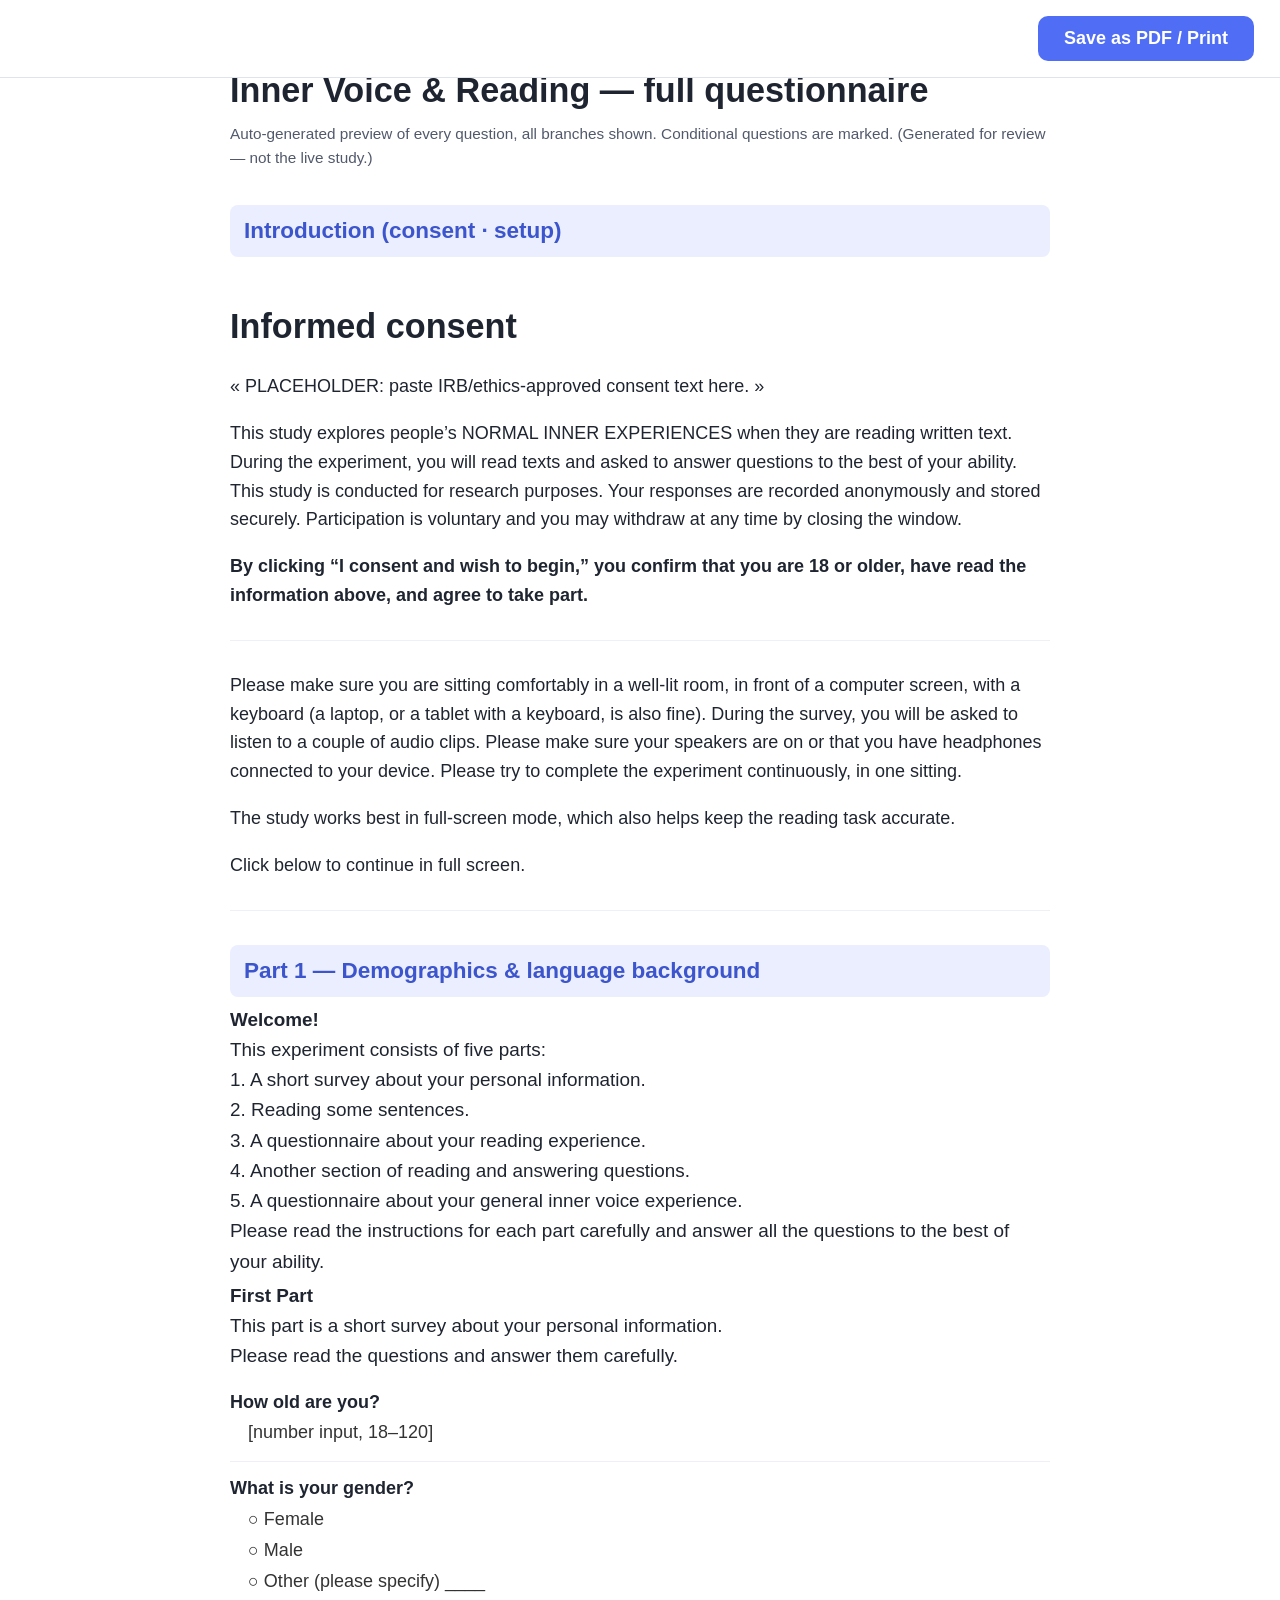
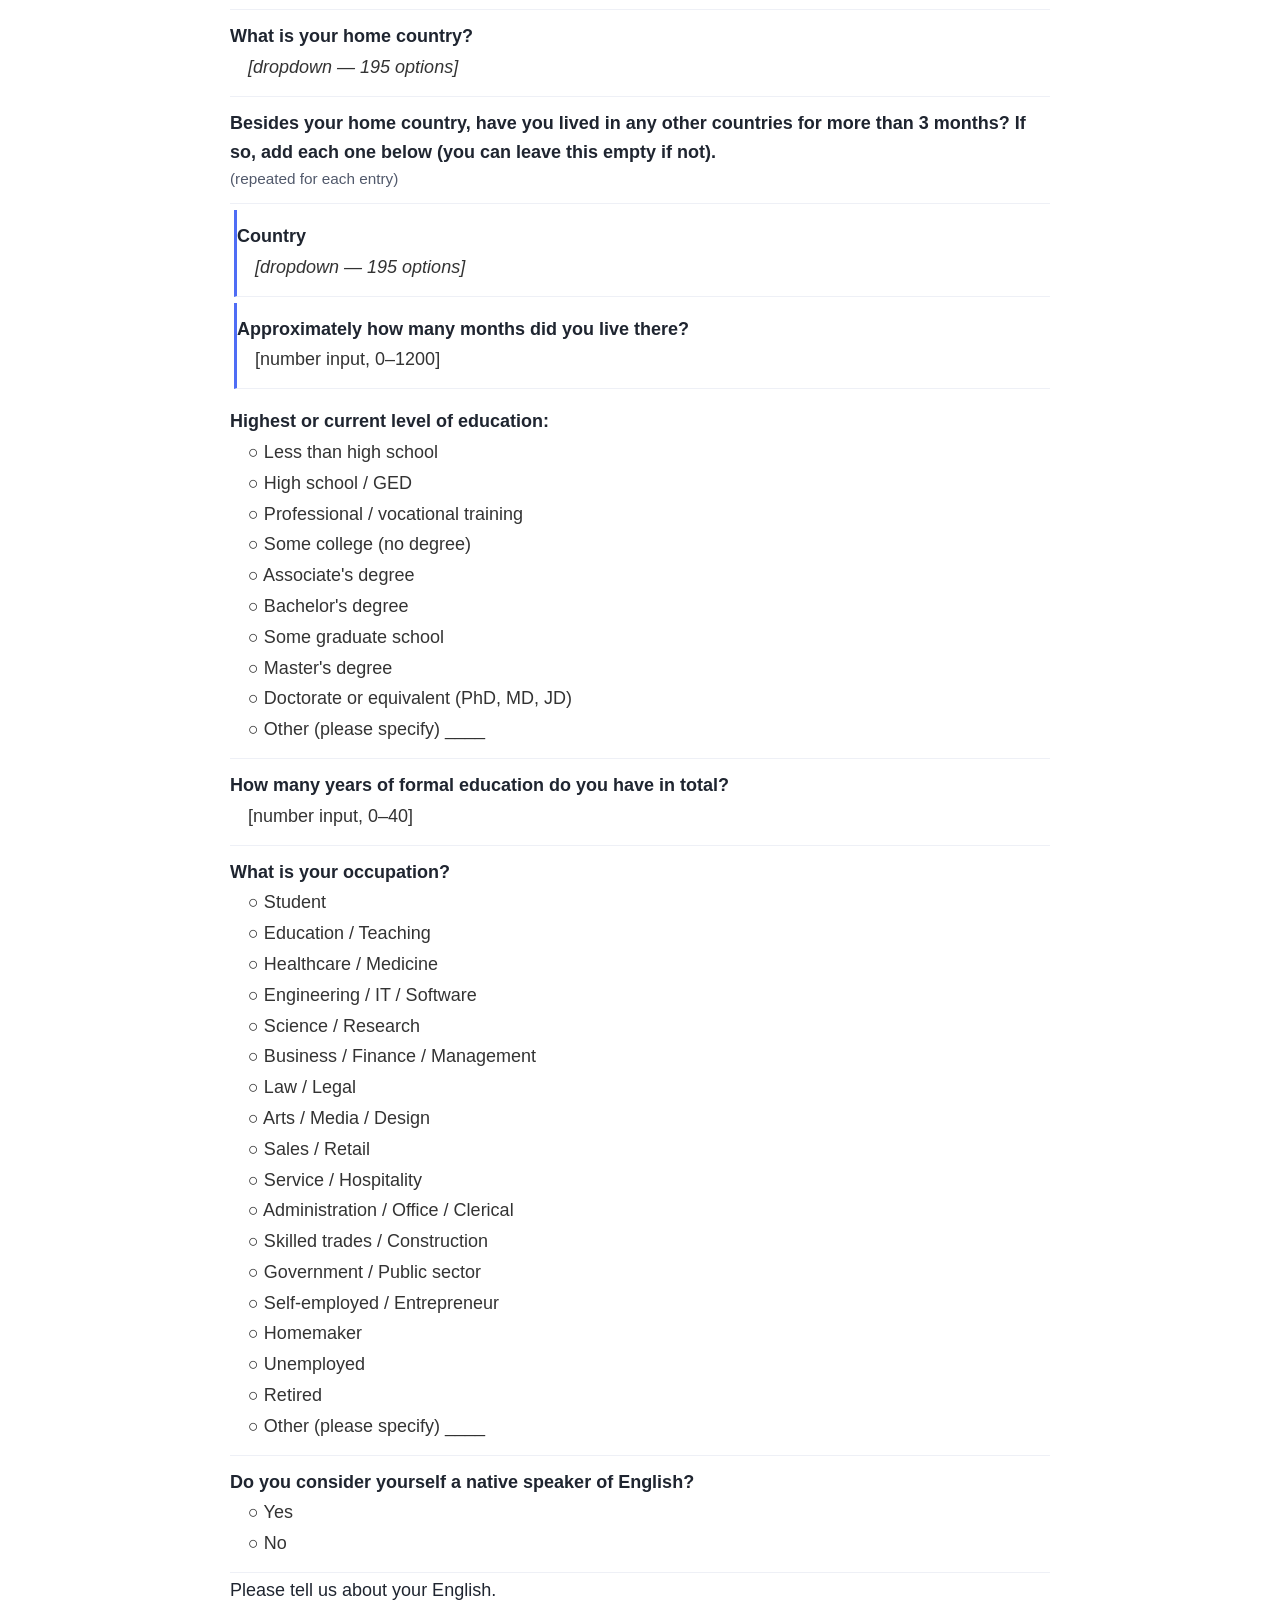
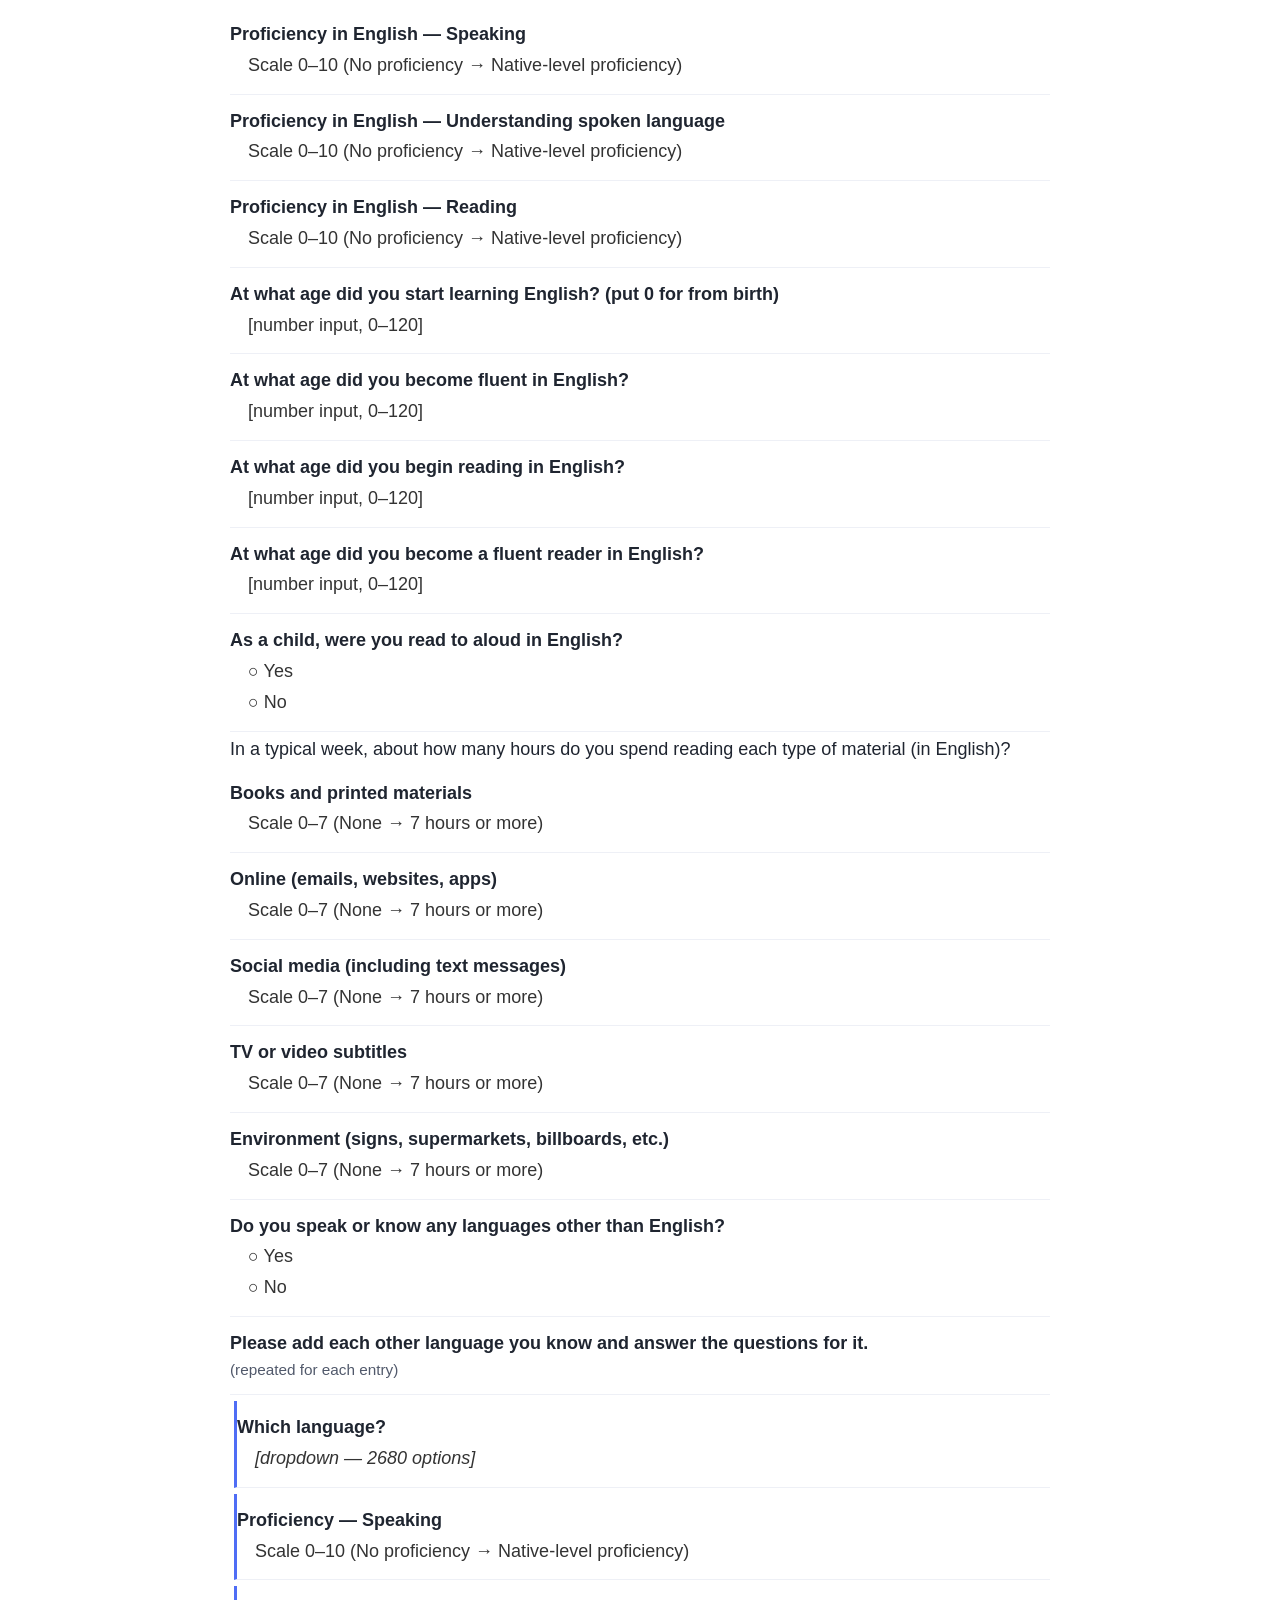
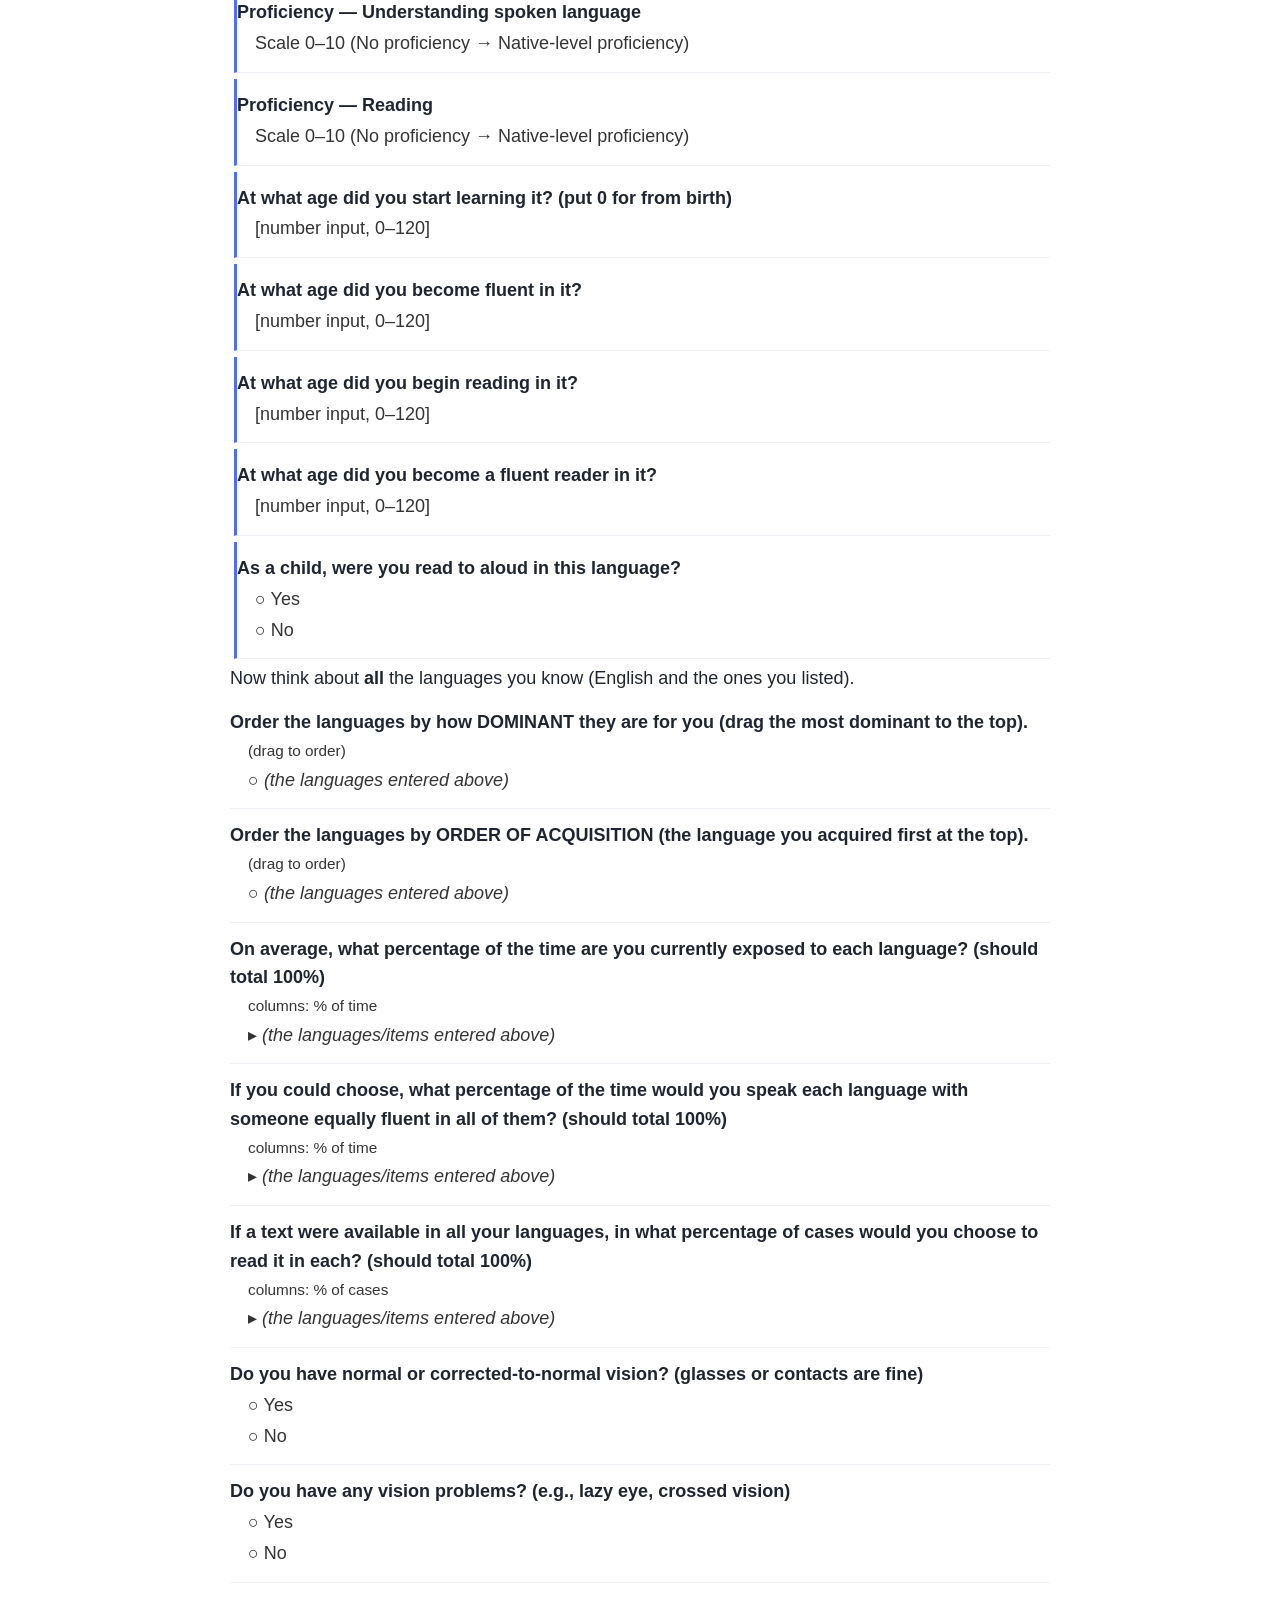
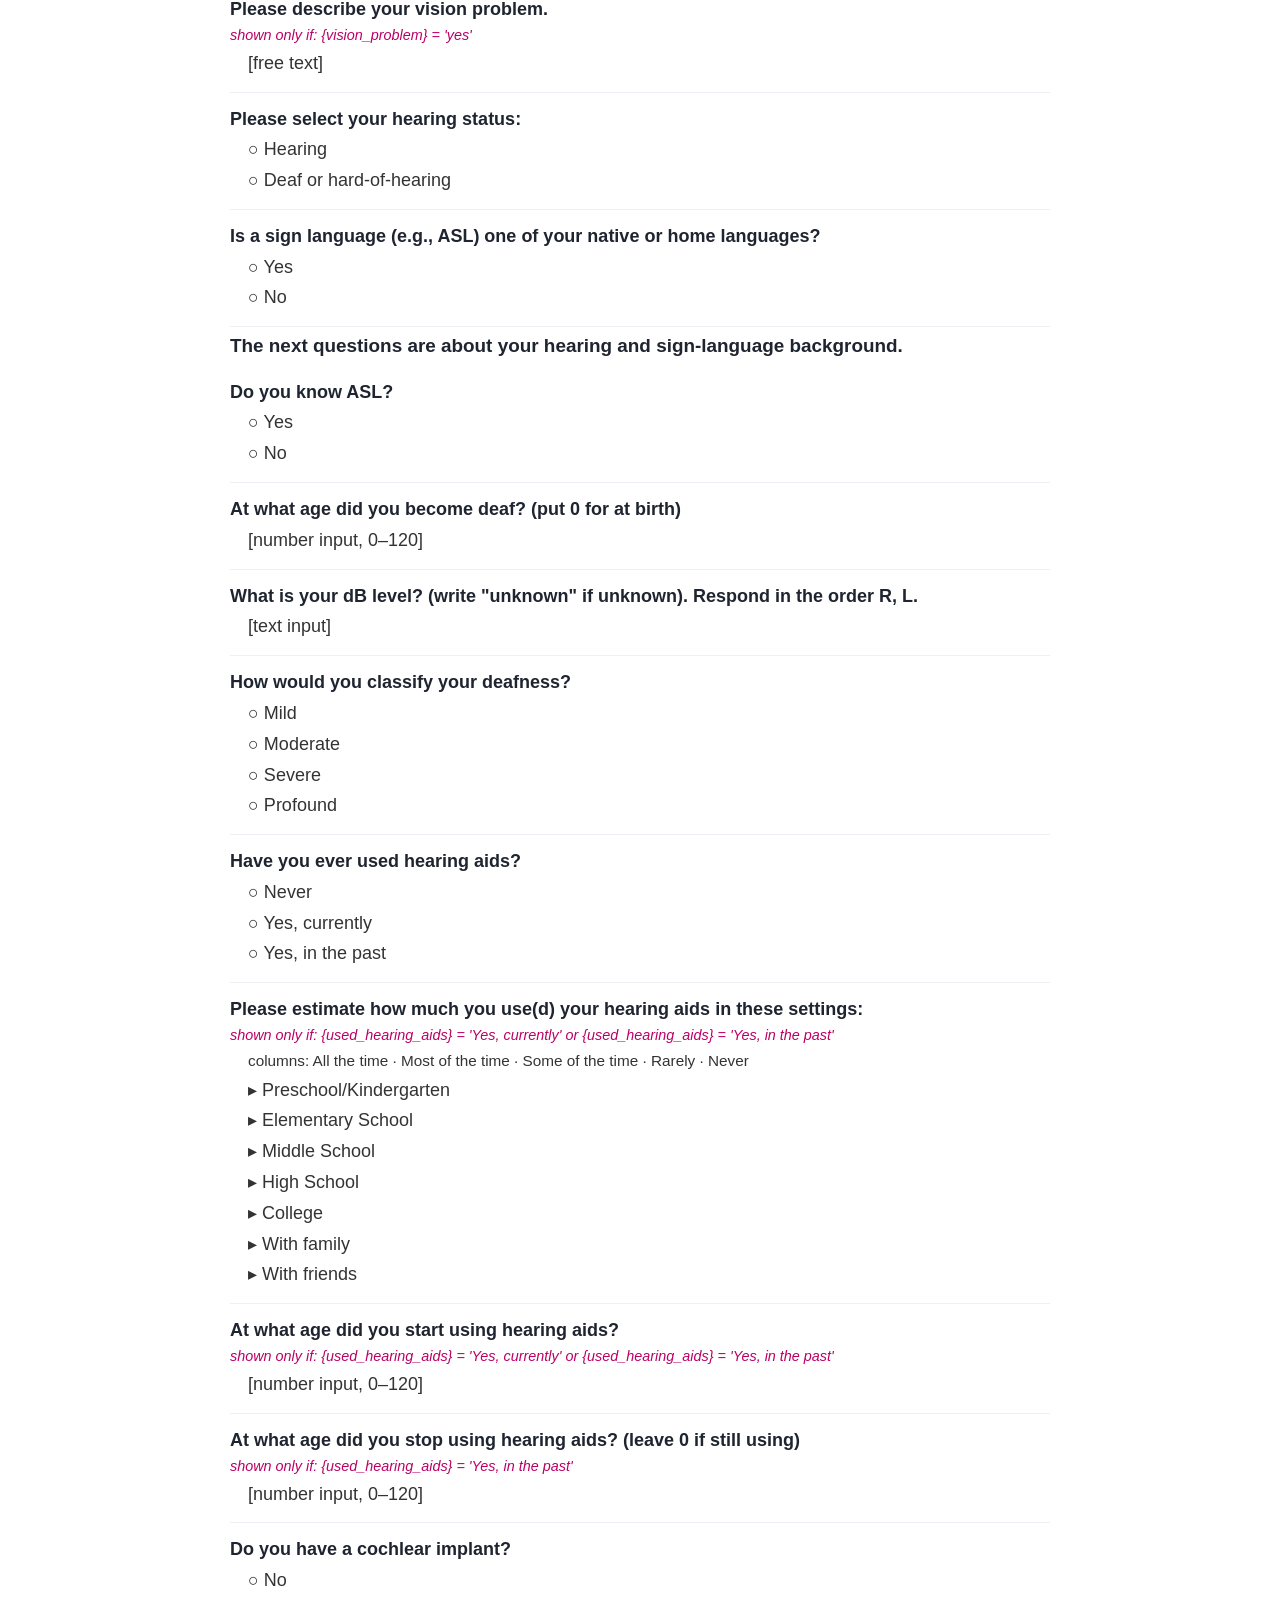
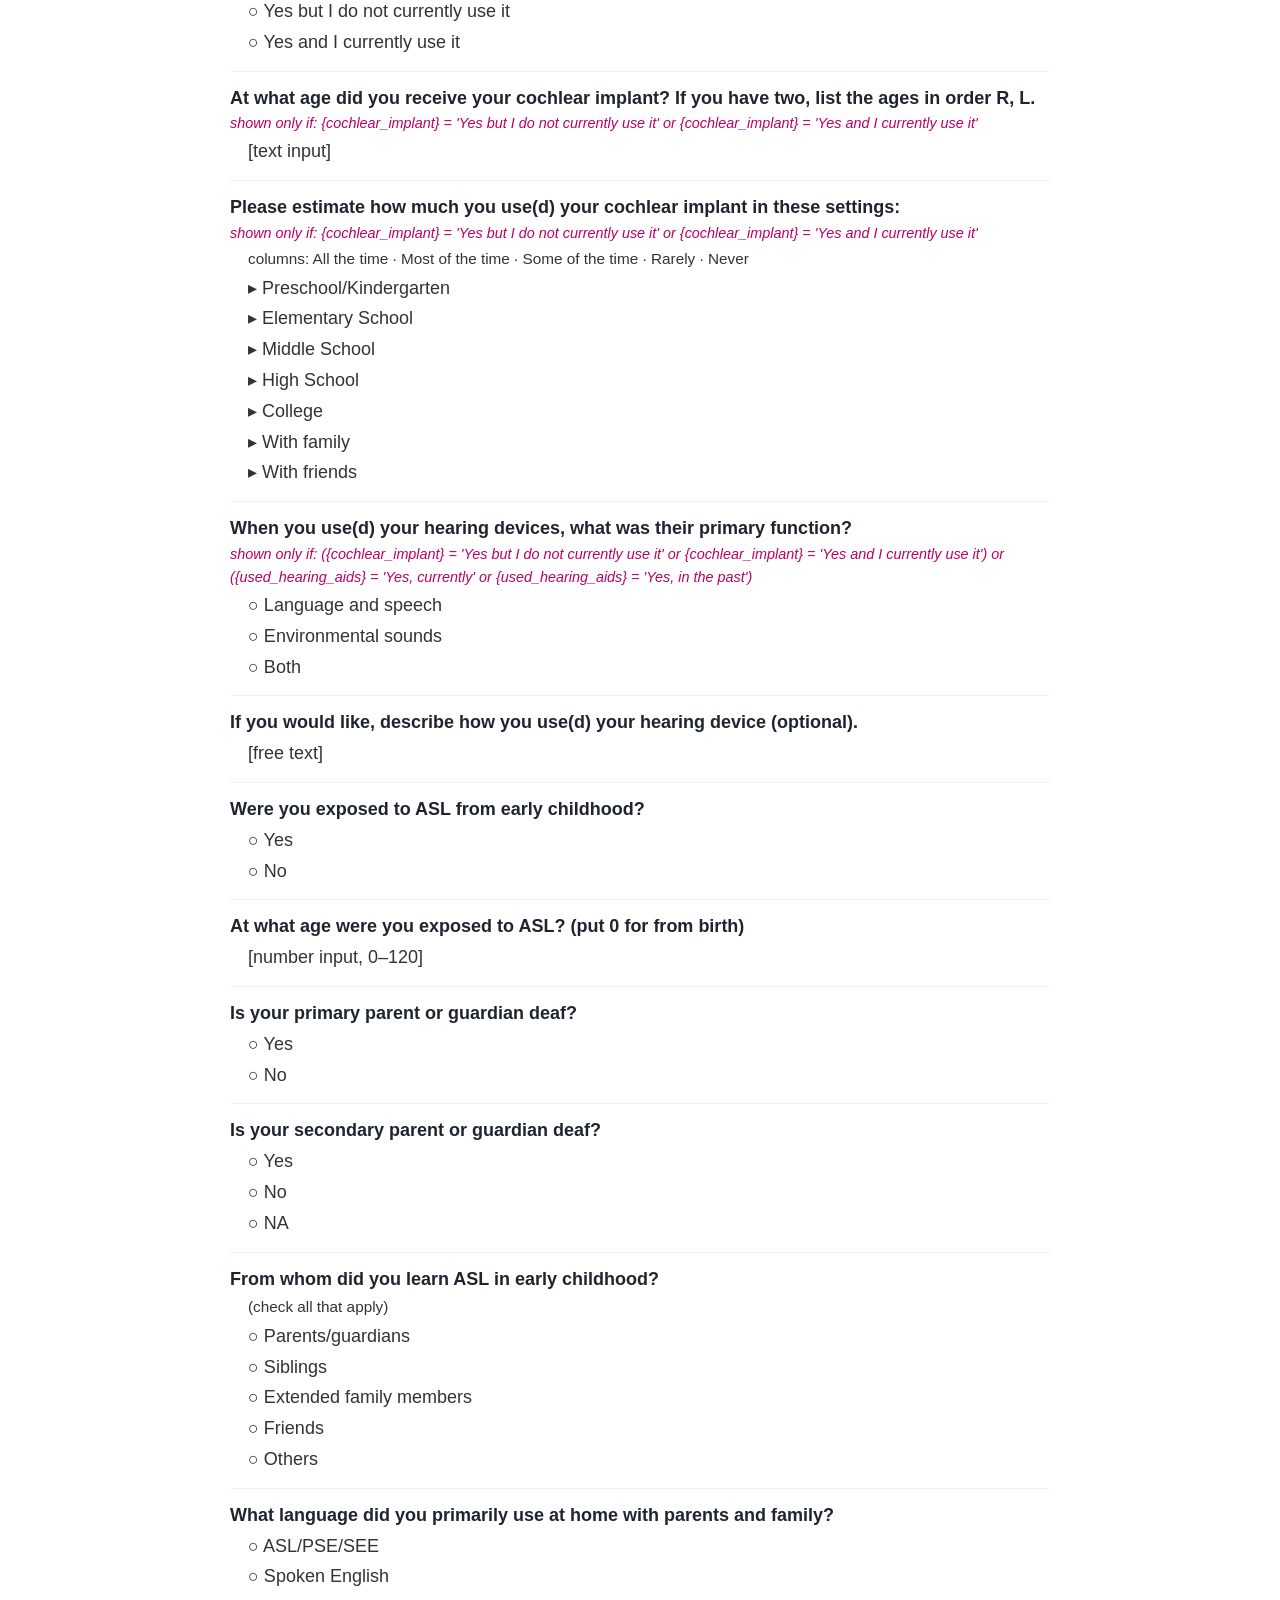
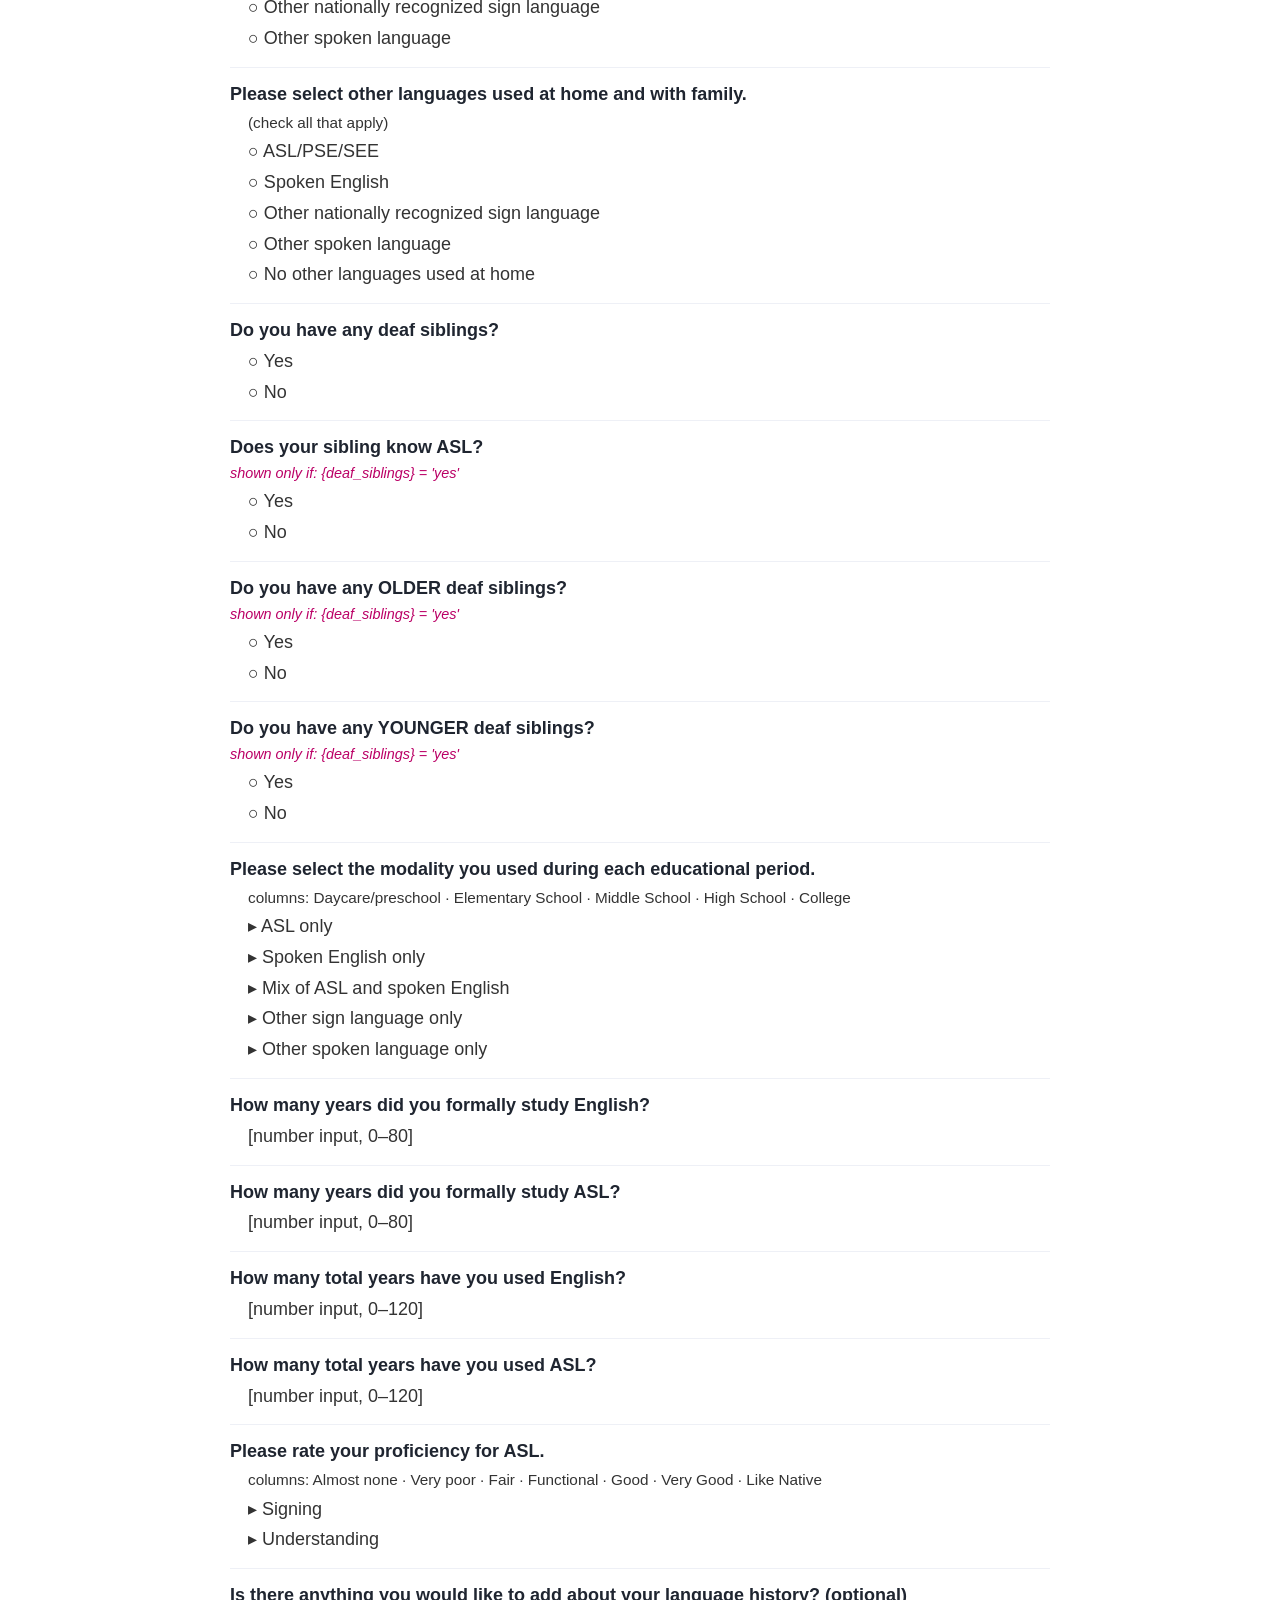
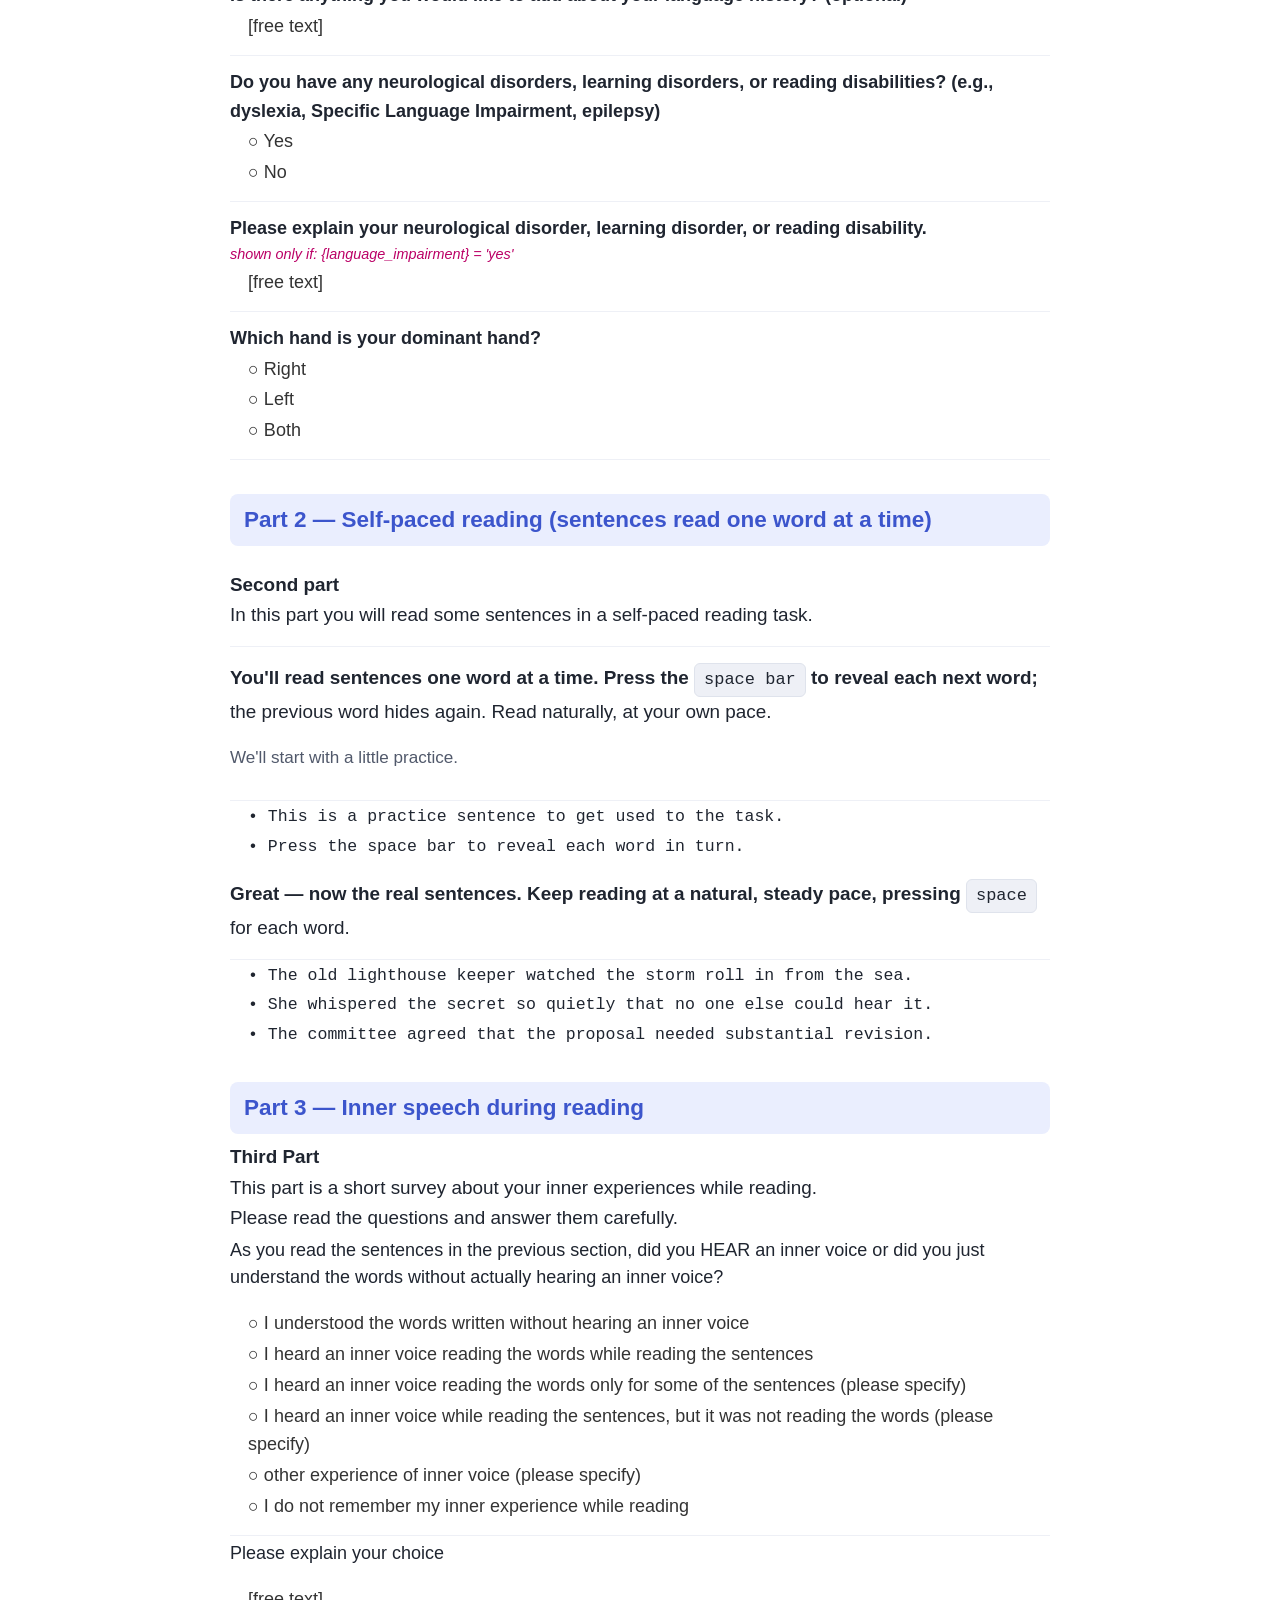
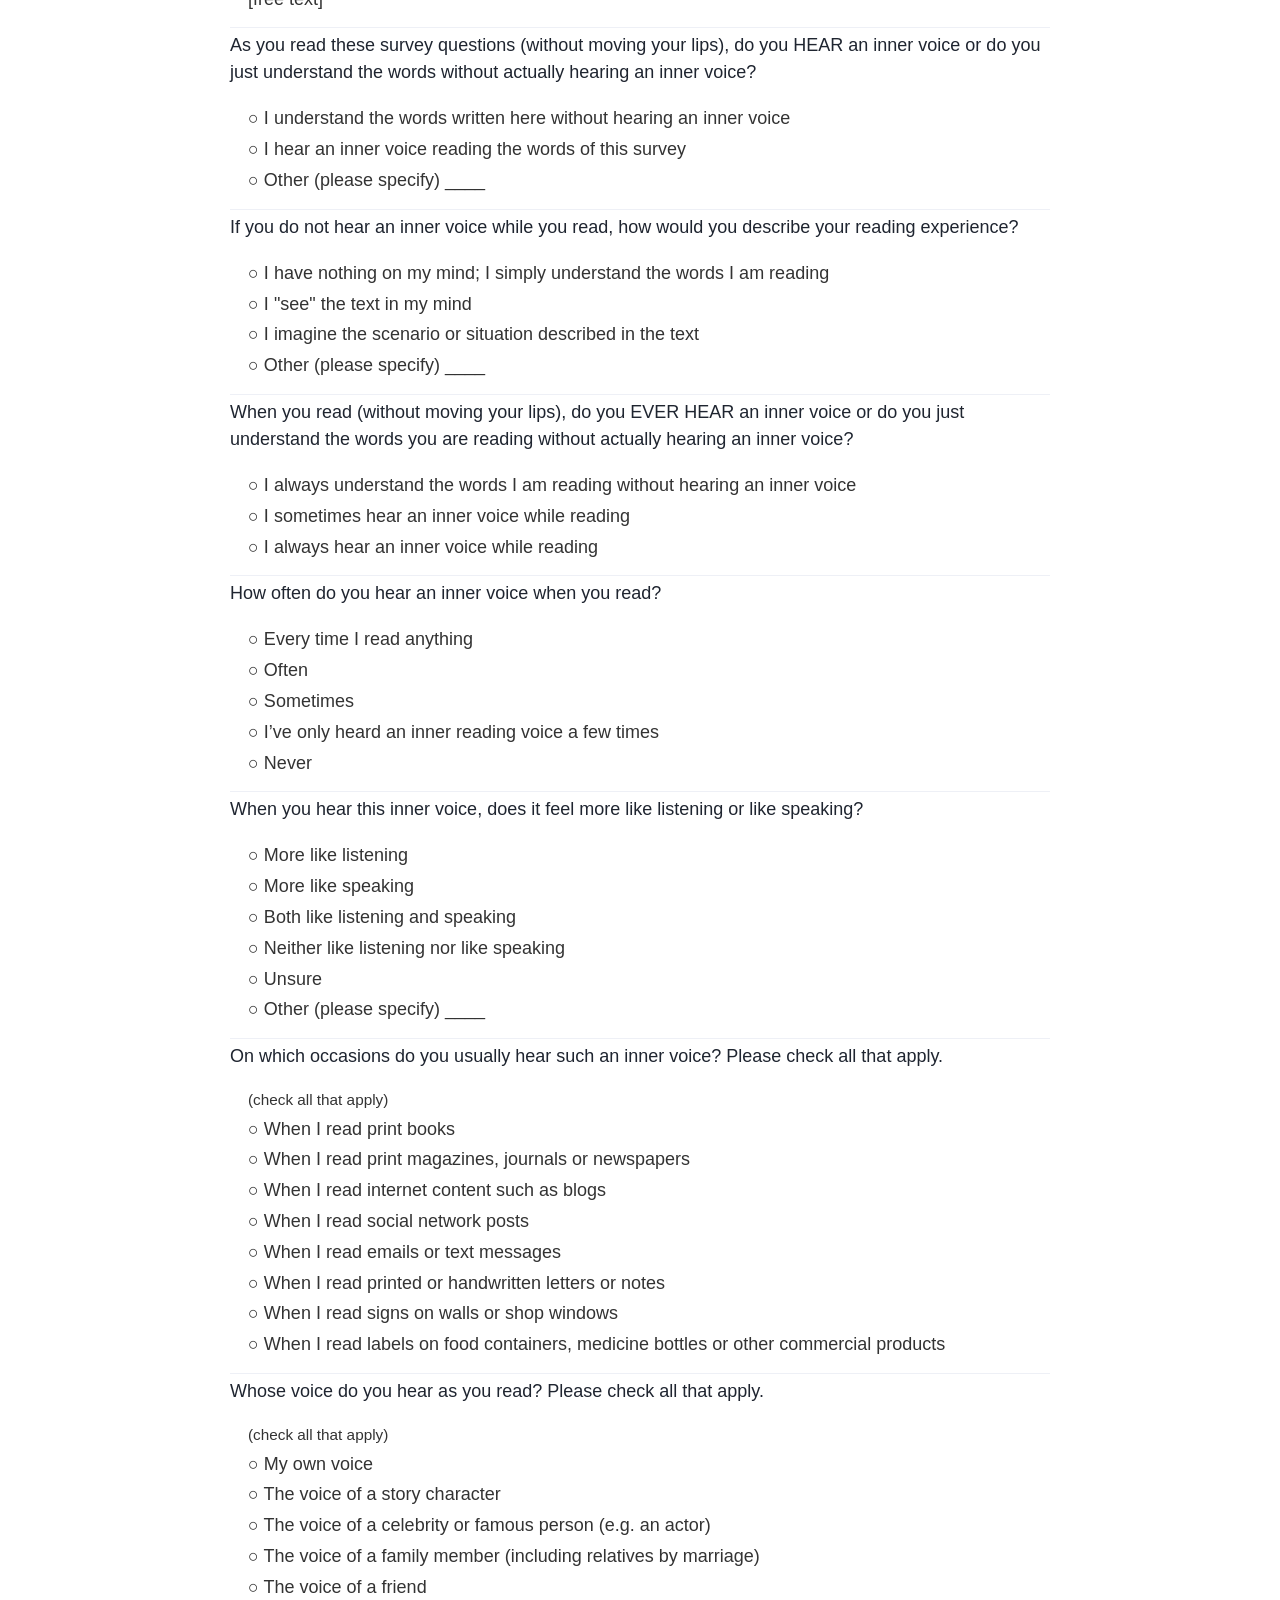
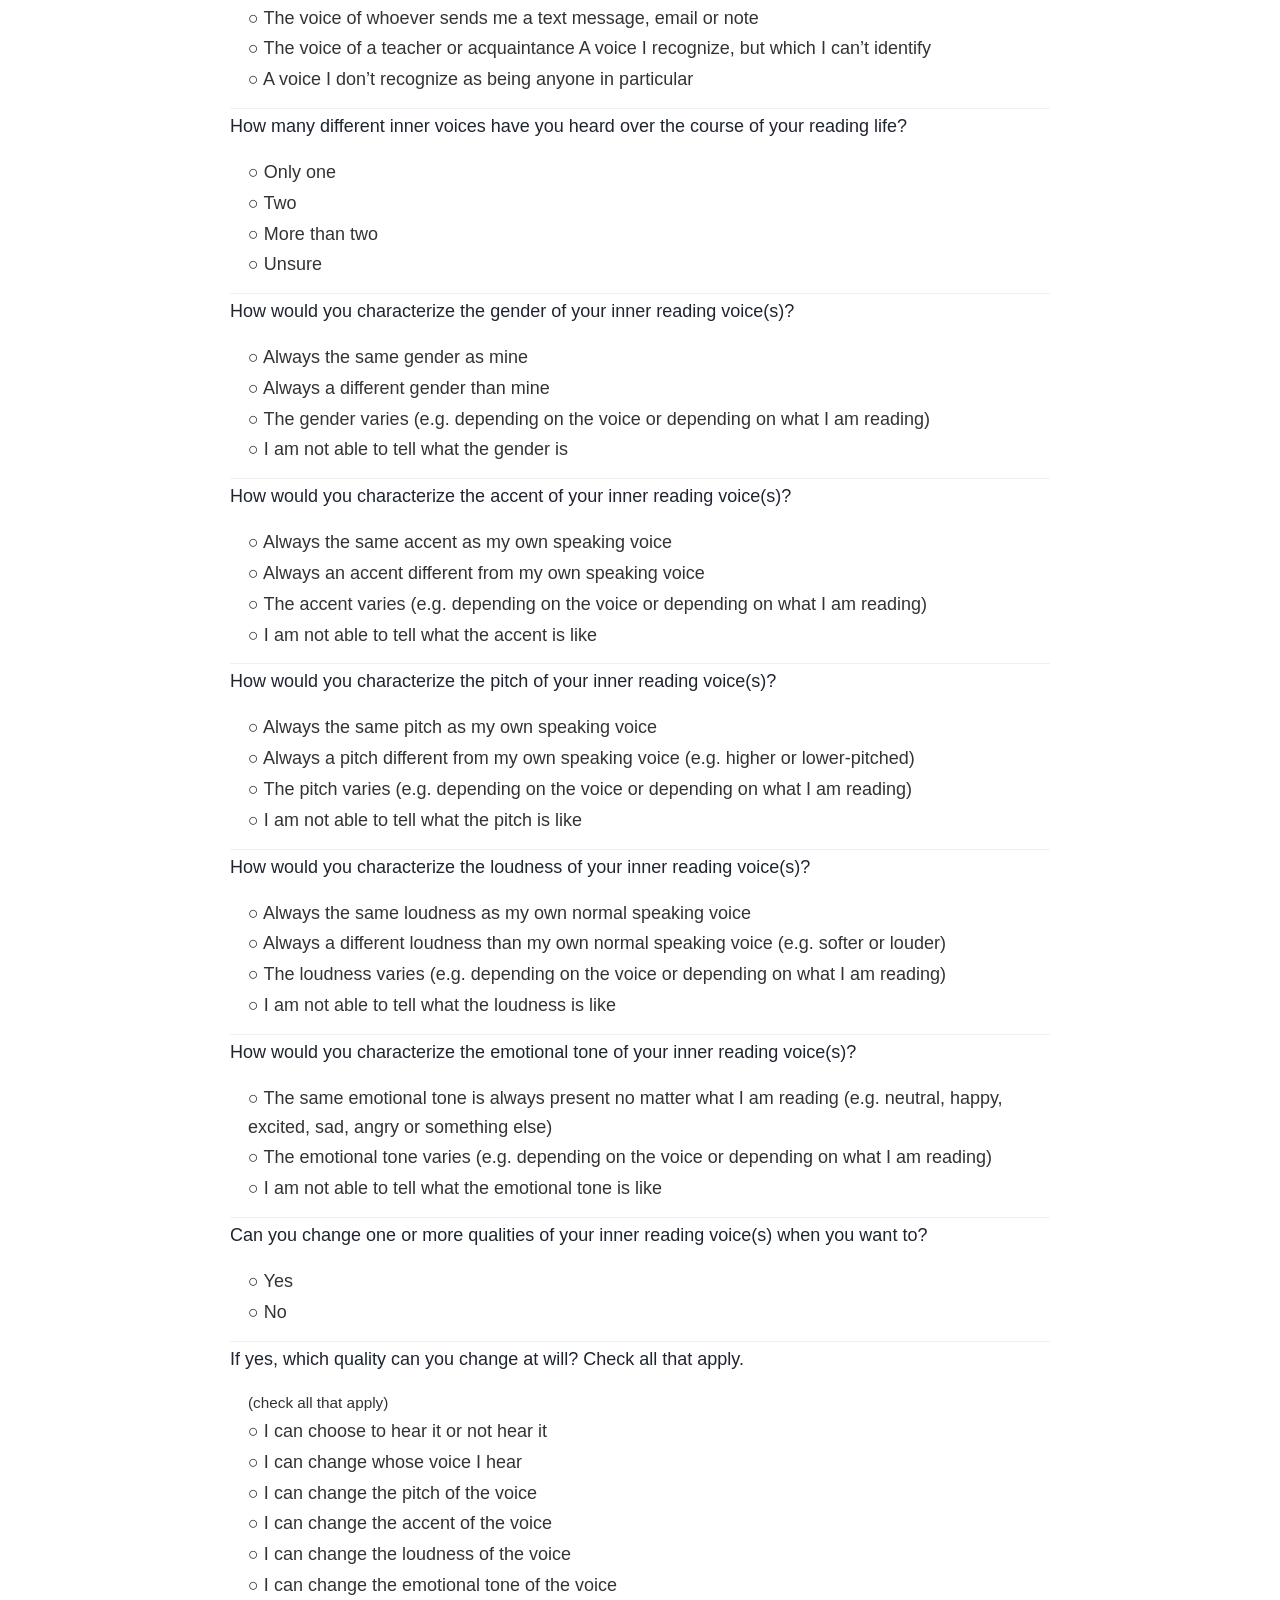
==== export.html @ 52e9633a "Initial questionnaire" ====
<!DOCTYPE html>
<html lang="en"><head><meta charset="UTF-8">
<title>Inner Voice Questionnaire — full export</title>
<link rel="stylesheet" href="css/style.css" />
<style>
  body { background:#fff; }
  .exp { max-width: 820px; margin: 0 auto; padding: 40px 28px 120px; }
  .exp h1 { font-size: 1.9rem; margin-bottom: 4px; }
  .exp .part { margin: 34px 0 8px; padding: 8px 14px; background: var(--accent-sft); border-radius: 8px;
               font-size: 1.25rem; font-weight: 700; color: var(--accent-dk); }
  .exp .q { border-bottom: 1px solid #eef0f6; padding: 12px 0; }
  .exp .qt { font-weight: 600; }
  .exp .meta { color: var(--ink-soft); font-size: .85rem; }
  .exp .opt { margin: 2px 0 2px 18px; color:#333; }
  .exp .vis { color:#b06; font-size:.8rem; font-style:italic; }
  .exp .spr { margin: 3px 0 3px 18px; font-family: ui-monospace, Menlo, monospace; font-size:.92rem; }
  .exp .pt-info, .exp .pt-prompt { margin: 4px 0; }
  .panel { border-left:3px solid var(--accent); padding-left:14px; margin:6px 0 6px 4px; }
  #bar { position: fixed; top:0; left:0; right:0; background:#fff; border-bottom:1px solid var(--border);
         padding:10px 20px; text-align:right; z-index:10; }
  @media print { #bar { display:none; } .exp { padding-top: 0; } .part { -webkit-print-color-adjust: exact; print-color-adjust: exact; } }
</style>
<!-- stub plugin globals so the part files load without the real jsPsych plugins -->
<script>
  ["jsPsychSurvey","jsPsychSelfPacedReading","jsPsychHtmlButtonResponse","jsPsychSurveyHtmlForm",
   "jsPsychSurveyLikert","jsPsychSurveyMultiChoice","jsPsychSurveyMultiSelect","jsPsychSurveyText",
   "jsPsychAudioButtonResponse","jsPsychPreload","jsPsychFullscreen","jsPsychInstructions",
   "jsPsychHtmlKeyboardResponse","jsPsychPipe","jsPsychCallFunction"].forEach(function(n){ window[n] = { _stub:n }; });
</script>
<script src="js/config.js"></script>
<script src="js/lists.js"></script>
<script src="stimuli/texts.js"></script>
<script src="js/helpers.js"></script>
<script src="js/pt.js"></script>
<script src="js/survey_engine.js"></script>
<script src="js/parts/intro_outro.js"></script>
<script src="js/parts/spr_task.js"></script>
<script src="js/parts/part1_demographics.js"></script>
<script src="js/parts/part2_spr.js"></script>
<script src="js/parts/part3_iewr.js"></script>
<script src="js/parts/part4_diverse.js"></script>
<script src="js/parts/part5_scales.js"></script>
</head>
<body>
<div id="bar"><button class="jspsych-btn" onclick="window.print()">Save as PDF / Print</button></div>
<div class="exp" id="out"></div>
<script>
  const jsPsych = {
    randomization: { shuffle: a => a.slice(), randomID: () => "x" },
    data: { getURLVariable: () => null, addProperties() {}, get: () => ({ values: () => [], csv: () => "" }) },
  };
  const out = document.getElementById("out");
  const esc = s => String(s == null ? "" : s);
  function add(html) { out.insertAdjacentHTML("beforeend", html); }

  function choicesHTML(choices, other) {
    if (!choices) return "";
    if (choices.length > 40) return `<div class="opt"><em>[dropdown — ${choices.length} options]</em></div>`;
    let h = choices.map(c => `<div class="opt">○ ${esc(typeof c === "object" ? c.text : c)}</div>`).join("");
    if (other) h += `<div class="opt">○ Other (please specify) ____</div>`;
    return h;
  }
  function rowsCols(el) {
    const cols = (el.columns || []).map(c => esc(typeof c === "object" ? (c.text || c.title || c.name) : c));
    let rows = (el.rows || []).map(r => esc(typeof r === "object" ? r.text : r));
    if (!rows.length) rows = ["<em>(the languages/items entered above)</em>"];
    let h = "";
    if (cols.length) h += `<div class="meta opt">columns: ${cols.join(" · ")}</div>`;
    h += rows.map(r => `<div class="opt">▸ ${r}</div>`).join("");
    return h;
  }

  function renderElement(el, inPanel) {
    if (!el || !el.type) return;
    if (el.type === "html") { add(`<div class="${inPanel ? "panel" : ""}">${el.html || ""}</div>`); return; }
    const vis = el.visibleIf ? `<div class="vis">shown only if: ${esc(el.visibleIf)}</div>` : "";
    let body = "";
    switch (el.type) {
      case "radiogroup": case "dropdown":
        body = choicesHTML(el.choices, el.showOtherItem); break;
      case "checkbox":
        body = `<div class="meta opt">(check all that apply)</div>` + choicesHTML(el.choices, el.showOtherItem); break;
      case "ranking":
        body = `<div class="meta opt">(drag to order)</div>` + choicesHTML(el.choices && el.choices.length ? el.choices : ["<em>(the languages entered above)</em>"]); break;
      case "rating":
        body = `<div class="opt">Scale ${el.rateMin}–${el.rateMax}` +
               (el.minRateDescription ? ` (${esc(el.minRateDescription)} → ${esc(el.maxRateDescription)})` : "") + `</div>`; break;
      case "text":
        body = `<div class="opt">[${el.inputType === "number" ? "number" : "text"} input${el.min != null ? `, ${el.min}–${el.max}` : ""}]</div>`; break;
      case "comment":
        body = `<div class="opt">[free text]</div>`; break;
      case "matrix": case "matrixdropdown":
        body = rowsCols(el); break;
      case "paneldynamic":
        add(`<div class="q"><div class="qt">${esc(el.title)}</div><div class="meta">(repeated for each entry)</div>${vis}</div>`);
        (el.templateElements || []).forEach(te => renderElement(te, true)); return;
      default:
        body = `<div class="meta opt">[${el.type}]</div>`;
    }
    const cls = inPanel ? "q panel" : "q";
    add(`<div class="${cls}">${el.title ? `<div class="qt">${esc(el.title)}</div>` : ""}${vis}${body}</div>`);
  }

  function renderTrial(t) {
    if (!t) return;
    if (t.timeline) { t.timeline.forEach(renderTrial); return; }      // conditional node
    if (t.survey_json) { (t.survey_json.pages || []).forEach(p => (p.elements || []).forEach(e => renderElement(e, false))); return; }
    if (t.sentence) { add(`<div class="spr">• ${esc(t.sentence)}</div>`); return; }   // self-paced reading sentence
    if (t.stimulus) { add(`<div class="q">${typeof t.stimulus === "string" ? t.stimulus : ""}</div>`); return; }
    if (t.message) { add(`<div class="q">${t.message}</div>`); return; }
  }

  add(`<h1>Inner Voice & Reading — full questionnaire</h1><div class="meta">Auto-generated preview of every question, all branches shown. Conditional questions are marked. (Generated for review — not the live study.)</div>`);
  const parts = [
    ["Introduction (consent · setup)", IVQ.parts.intro(jsPsych)],
    ["Part 1 — Demographics & language background", IVQ.parts.part1(jsPsych)],
    ["Part 2 — Self-paced reading (sentences read one word at a time)", IVQ.parts.part2(jsPsych)],
    ["Part 3 — Inner speech during reading", IVQ.parts.part3(jsPsych)],
    ["Part 4 — Diverse text types", IVQ.parts.part4(jsPsych)],
    ["Part 5 — IRQ & VISQ-R", IVQ.parts.part5(jsPsych)],
    ["End (completion)", IVQ.parts.outro(jsPsych)],
  ];
  parts.forEach(([title, trials]) => { add(`<div class="part">${title}</div>`); (trials || []).forEach(renderTrial); });
</script>
</body></html>
---- css/style.css ----
/* ============================================================================
   Inner Voice Questionnaire — visual theme
   A calm, professional, readable look layered on top of the default jsPsych CSS.
   ========================================================================== */

:root {
  --ink:        #1f2530;
  --ink-soft:   #51596b;
  --bg:         #f4f6fb;
  --card:       #ffffff;
  --accent:     #4f6df5;
  --accent-dk:  #3c55cc;
  --accent-sft: #eaeefe;
  --border:     #dfe3ec;
  --radius:     14px;
  --maxw:       760px;
  --font: "Inter", -apple-system, BlinkMacSystemFont, "Segoe UI", Roboto, Helvetica, Arial, sans-serif;
}

@import url("https://fonts.googleapis.com/css2?family=Inter:wght@400;500;600;700&display=swap");

html, body {
  background: var(--bg);
  color: var(--ink);
  font-family: var(--font);
  font-size: 18px;
  line-height: 1.6;
  margin: 0;
  padding: 0;
}

/* jsPsych mounts everything inside this element */
.jspsych-display-element {
  display: block;          /* let content flow from the top and scroll normally */
  min-height: 100vh;
  padding: 40px 20px 64px;
  box-sizing: border-box;
  overflow-y: auto;
}

/* Override jsPsych's default vertical-centering, which clips tall pages at the
   top so you can't scroll up to them. */
.jspsych-content-wrapper {
  display: block !important;
  height: auto !important;
  width: 100%;
}

.jspsych-content {
  max-width: var(--maxw);
  margin: 0 auto;
  background: var(--card);
  border: 1px solid var(--border);
  border-radius: var(--radius);
  box-shadow: 0 10px 40px rgba(31, 37, 48, 0.06);
  padding: 44px 48px;
  text-align: left;
}

/* Typography ---------------------------------------------------------------- */
.jspsych-content h1 { font-size: 1.7rem; font-weight: 700; margin: 0 0 .4em; letter-spacing: -.01em; }
.jspsych-content h2 { font-size: 1.3rem; font-weight: 600; margin: 0 0 .5em; }
.jspsych-content h3 { font-size: 1.1rem; font-weight: 600; color: var(--ink-soft); }
.jspsych-content p  { margin: 0 0 1em; color: var(--ink); }
.jspsych-content a  { color: var(--accent); }
.muted  { color: var(--ink-soft); font-size: .95rem; }
.kbd {
  display: inline-block; padding: 2px 9px; border-radius: 6px;
  background: #eef0f6; border: 1px solid var(--border);
  font-family: ui-monospace, Menlo, monospace; font-size: .9em;
}

/* A reusable "reading card" for presenting stimulus passages */
.stim-passage {
  background: #fbfbfd;
  border: 1px solid var(--border);
  border-left: 4px solid var(--accent);
  border-radius: 10px;
  padding: 22px 26px;
  margin: 18px 0 26px;
  font-size: 1.12rem;
  line-height: 1.75;
  white-space: pre-wrap;
}
.eyebrow {
  text-transform: uppercase; letter-spacing: .08em; font-size: .72rem;
  font-weight: 700; color: var(--accent); margin-bottom: 6px;
}

/* Buttons ------------------------------------------------------------------- */
.jspsych-btn {
  background: var(--accent);
  color: #fff;
  border: none;
  border-radius: 10px;
  padding: 12px 26px;
  font-family: var(--font);
  font-size: 1rem;
  font-weight: 600;
  cursor: pointer;
  transition: background .15s ease, transform .05s ease;
  margin: 6px;
}
.jspsych-btn:hover { background: var(--accent-dk); }
.jspsych-btn:active { transform: translateY(1px); }
.jspsych-btn:focus-visible { outline: 3px solid var(--accent-sft); outline-offset: 2px; }

/* Secondary / "decline" style for opt-out buttons */
.btn-secondary .jspsych-btn,
.jspsych-btn.secondary {
  background: #fff; color: var(--ink-soft); border: 1px solid var(--border);
}

/* Form controls (survey-html-form, survey-likert, etc.) --------------------- */
.jspsych-survey-html-form label,
.jspsych-survey-multi-choice-text,
.jspsych-survey-multi-select-text { font-size: 1rem; }

input[type="text"], input[type="number"], select, textarea {
  font-family: var(--font); font-size: 1rem; color: var(--ink);
  border: 1px solid var(--border); border-radius: 9px;
  padding: 10px 12px; background: #fff; width: 100%; box-sizing: border-box;
}
textarea { min-height: 90px; resize: vertical; }
select { width: auto; min-width: 220px; }
input[type="text"]:focus, input[type="number"]:focus, select:focus, textarea:focus {
  outline: none; border-color: var(--accent); box-shadow: 0 0 0 3px var(--accent-sft);
}

/* Range sliders (reading-habits inventory) */
.slider-row { display: grid; grid-template-columns: 1fr 220px 64px; gap: 14px; align-items: center; margin: 10px 0; }
.slider-row label { font-weight: 500; }
input[type="range"] { width: 100%; accent-color: var(--accent); }
.slider-val { font-weight: 600; color: var(--accent-dk); text-align: right; font-variant-numeric: tabular-nums; }

/* Likert tables */
.jspsych-survey-likert-opts { font-size: .95rem; }
table.jspsych-survey-likert-statement,
.jspsych-survey-likert-statement { line-height: 1.4; }
/* Colour the scale radio buttons (instead of default grey) and enlarge them */
.jspsych-survey-likert-opts input[type="radio"] {
  accent-color: var(--accent);
  width: 20px; height: 20px; cursor: pointer;
}
.jspsych-survey-likert-opts label { color: var(--ink); }
/* Tint the whole option column on hover for clearer targeting */
.jspsych-survey-likert-opts label:hover { color: var(--accent-dk); }

/* Progress bar -------------------------------------------------------------- */
#jspsych-progressbar-container {
  background: var(--card); border-bottom: 1px solid var(--border);
  padding: 12px 0; color: var(--ink-soft); font-size: .85rem;
}
#jspsych-progressbar-inner { background: var(--accent); }

/* Self-paced reading canvas centring */
.jspsych-content canvas { max-width: 100%; }

/* PsyToolkit-style questions (pt.js) --------------------------------------- */
fieldset.pt-q {
  border: none; margin: 0 0 28px; padding: 0;
}
.pt-prompt { font-weight: 500; margin-bottom: 12px; line-height: 1.5; }
.pt-options { display: grid; gap: 9px; }
.pt-opt {
  display: flex; align-items: flex-start; gap: 10px;
  padding: 11px 14px; border: 1px solid var(--border); border-radius: 10px;
  cursor: pointer; transition: border-color .12s ease, background .12s ease;
  font-weight: 400;
}
.pt-opt:hover { border-color: var(--accent); background: var(--accent-sft); }
.pt-opt input[type="radio"], .pt-opt input[type="checkbox"] {
  margin-top: 3px; accent-color: var(--accent); flex: 0 0 auto;
}
.pt-opt span { flex: 1; }

/* "Other (please specify)" — text field drops below the option label */
.pt-opt-other { flex-direction: column; align-items: stretch; }
.pt-opt-head { display: flex; align-items: flex-start; gap: 10px; cursor: pointer; }
.pt-opt-head span { flex: 1; }
.pt-other-text { margin: 10px 0 0 28px; width: calc(100% - 28px); box-sizing: border-box; }
.pt-other-text:disabled { background: #f3f4f8; color: #aab; }

.pt-slider { margin: 16px 0; }
.pt-slider-label { font-weight: 500; margin-bottom: 4px; }
.slider-row { grid-template-columns: minmax(0,1fr) 2.6fr minmax(0,1fr) 56px; }
.pt-anchor { font-size: .8rem; color: var(--ink-soft); }

.pt-video { display: flex; justify-content: center; margin: 18px 0; }
.pt-video iframe, .pt-video video { max-width: 100%; width: 640px; border-radius: 10px; background: #000; }

.pt-media { display: flex; justify-content: center; margin: 16px 0 20px; }
.pt-media img {
  max-width: 100%; max-height: 460px; border-radius: 10px;
  border: 1px solid var(--border);
}
.pt-media audio { width: 100%; max-width: 460px; }

.pt-info { font-size: 1.05rem; line-height: 1.6; }
.pt-info:first-line { font-weight: 600; }

/* Validation message ("please answer") */
.pt-error {
  color: #c0392b; font-size: .9rem; font-weight: 600; margin-top: 8px;
}

/* SurveyJS (jsPsych survey plugin) — match the project theme ---------------- */
.sd-root-modern {
  --sjs-primary-backcolor: var(--accent);
  --sjs-primary-backcolor-dark: var(--accent-dk);
  --sjs-primary-backcolor-light: var(--accent-sft);
  --sjs-primary-forecolor: #ffffff;
  --sjs-general-backcolor: #ffffff;
  --sjs-general-backcolor-dim: #ffffff;
  --sjs-general-backcolor-dim-light: #ffffff;
  --sjs-corner-radius: 10px;
  --sjs-font-family: var(--font);
  background: transparent !important;
}
.sd-container-modern { background: transparent; }
.sd-body { padding: 0 !important; }
.sd-body.sd-body--responsive,
.sd-body.sd-body--static { max-width: none; }
.sd-page { padding: 0 !important; }
.sd-title.sd-container-modern__title { box-shadow: none; background: transparent; padding: 0; }
.sd-question__title { font-family: var(--font); font-size: 1.05rem; color: var(--ink); }
.sd-element__title { font-weight: 600; }
/* navigation buttons (Previous / Next / Continue) */
.sd-navigation__prev-btn,
.sd-navigation__next-btn,
.sd-navigation__complete-btn {
  font-family: var(--font); font-weight: 600; border-radius: 10px;
  padding: 12px 26px; cursor: pointer;
}
/* Next / Continue = primary blue so navigation is obvious */
.sd-navigation__next-btn,
.sd-navigation__complete-btn {
  background: var(--accent) !important; color: #fff !important;
  border: none !important; box-shadow: none !important;
}
.sd-navigation__next-btn:hover,
.sd-navigation__complete-btn:hover { background: var(--accent-dk) !important; }
/* Previous = secondary outline */
.sd-navigation__prev-btn {
  background: #fff !important; color: var(--ink-soft) !important;
  border: 1px solid var(--border) !important; box-shadow: none !important;
}
/* keep the navigation bar visible with a little breathing room */
.sd-action-bar.sd-footer { padding-top: 8px; justify-content: flex-start; gap: 10px; }
/* the HTML prompt blocks we inject keep their pt-prompt / pt-info styling */
.sd-html .pt-prompt { margin-bottom: 0; }

/* SurveyJS question titles (used directly in Part 1) → match pt-prompt look */
.sd-question__title {
  font-family: var(--font) !important;
  font-weight: 500 !important;
  font-size: 1rem !important;
  color: var(--ink) !important;
  line-height: 1.5;
}
.sd-paneldynamic__panel-wrapper {
  border: 1px solid var(--border); border-radius: 12px; padding: 18px 18px 4px; margin-bottom: 16px;
}
/* wide matrix tables scroll instead of clipping the last column */
.sd-question__content { overflow-x: auto; }

/* Flatten SurveyJS's per-question cards so they blend into our page card
   (otherwise each question shows a nested bordered box that looks "cut off"). */
.sd-element--with-frame {
  box-shadow: none !important;
  border: none !important;
  background: transparent !important;
  padding: 0 !important;
}
.sd-question__content { padding: 0 !important; }
.sd-question__header { padding: 0 !important; }
.sd-html { padding: 0 !important; }
/* spacing between stacked questions on a multi-question page */
.sd-row { margin-top: 4px !important; }
.sd-page__row + .sd-page__row { margin-top: 18px !important; }
/* keep text inputs / dropdowns looking like the rest of the form */
.sd-input {
  border: 1px solid var(--border) !important;
  box-shadow: none !important;
  border-radius: 9px !important;
}
.sd-input:focus { border-color: var(--accent) !important; box-shadow: 0 0 0 3px var(--accent-sft) !important; }

/* Don't clip the focus/selection ring on radio & checkbox options */
.sd-question, .sd-question__content, .sd-selectbase, .sd-selectbase__item,
.sd-item, .sd-row, .sd-page, .sd-page__row, .sd-body, .sd-container-modern {
  overflow: visible !important;
}
/* give options a touch of left room so the ring is never flush to an edge */
.sd-selectbase__item { padding-left: 3px; }

/* Selected radio / checkbox in the accent colour (modern theme defaults to dark) */
.sd-radio--checked .sd-radio__decorator {
  background: #fff !important;
  border: 2px solid var(--accent) !important;
  box-shadow: none !important;
}
.sd-radio--checked .sd-radio__decorator::after { background-color: var(--accent) !important; }
.sd-checkbox--checked .sd-checkbox__decorator {
  background-color: var(--accent) !important; border-color: var(--accent) !important;
  box-shadow: none !important;
}
.sd-checkbox--checked .sd-checkbox__svg { fill: #fff !important; }
/* focus ring (kept soft and un-clipped) */
.sd-item__control:focus + .sd-item__decorator {
  box-shadow: 0 0 0 3px var(--accent-sft) !important;
}

/* Small screens */
@media (max-width: 640px) {
  .jspsych-content { padding: 28px 20px; }
  .slider-row { grid-template-columns: 1fr; }
}
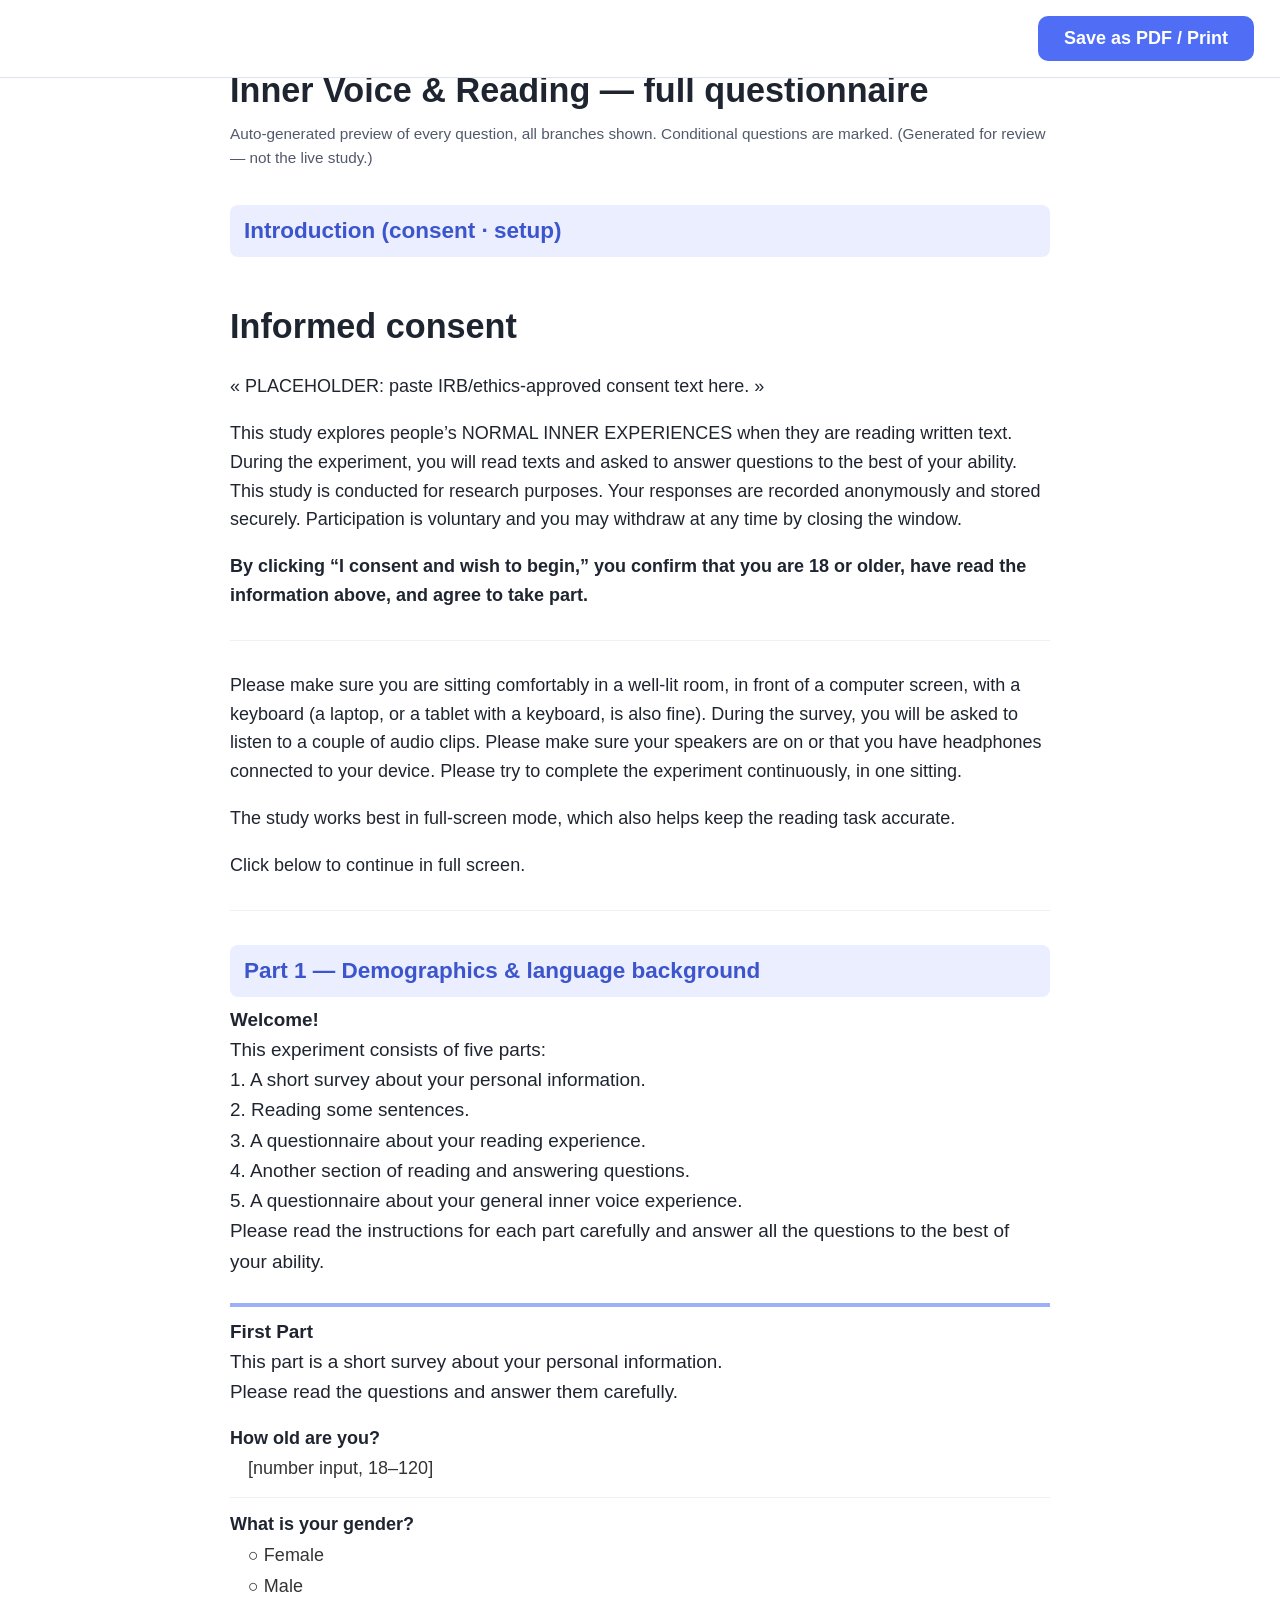
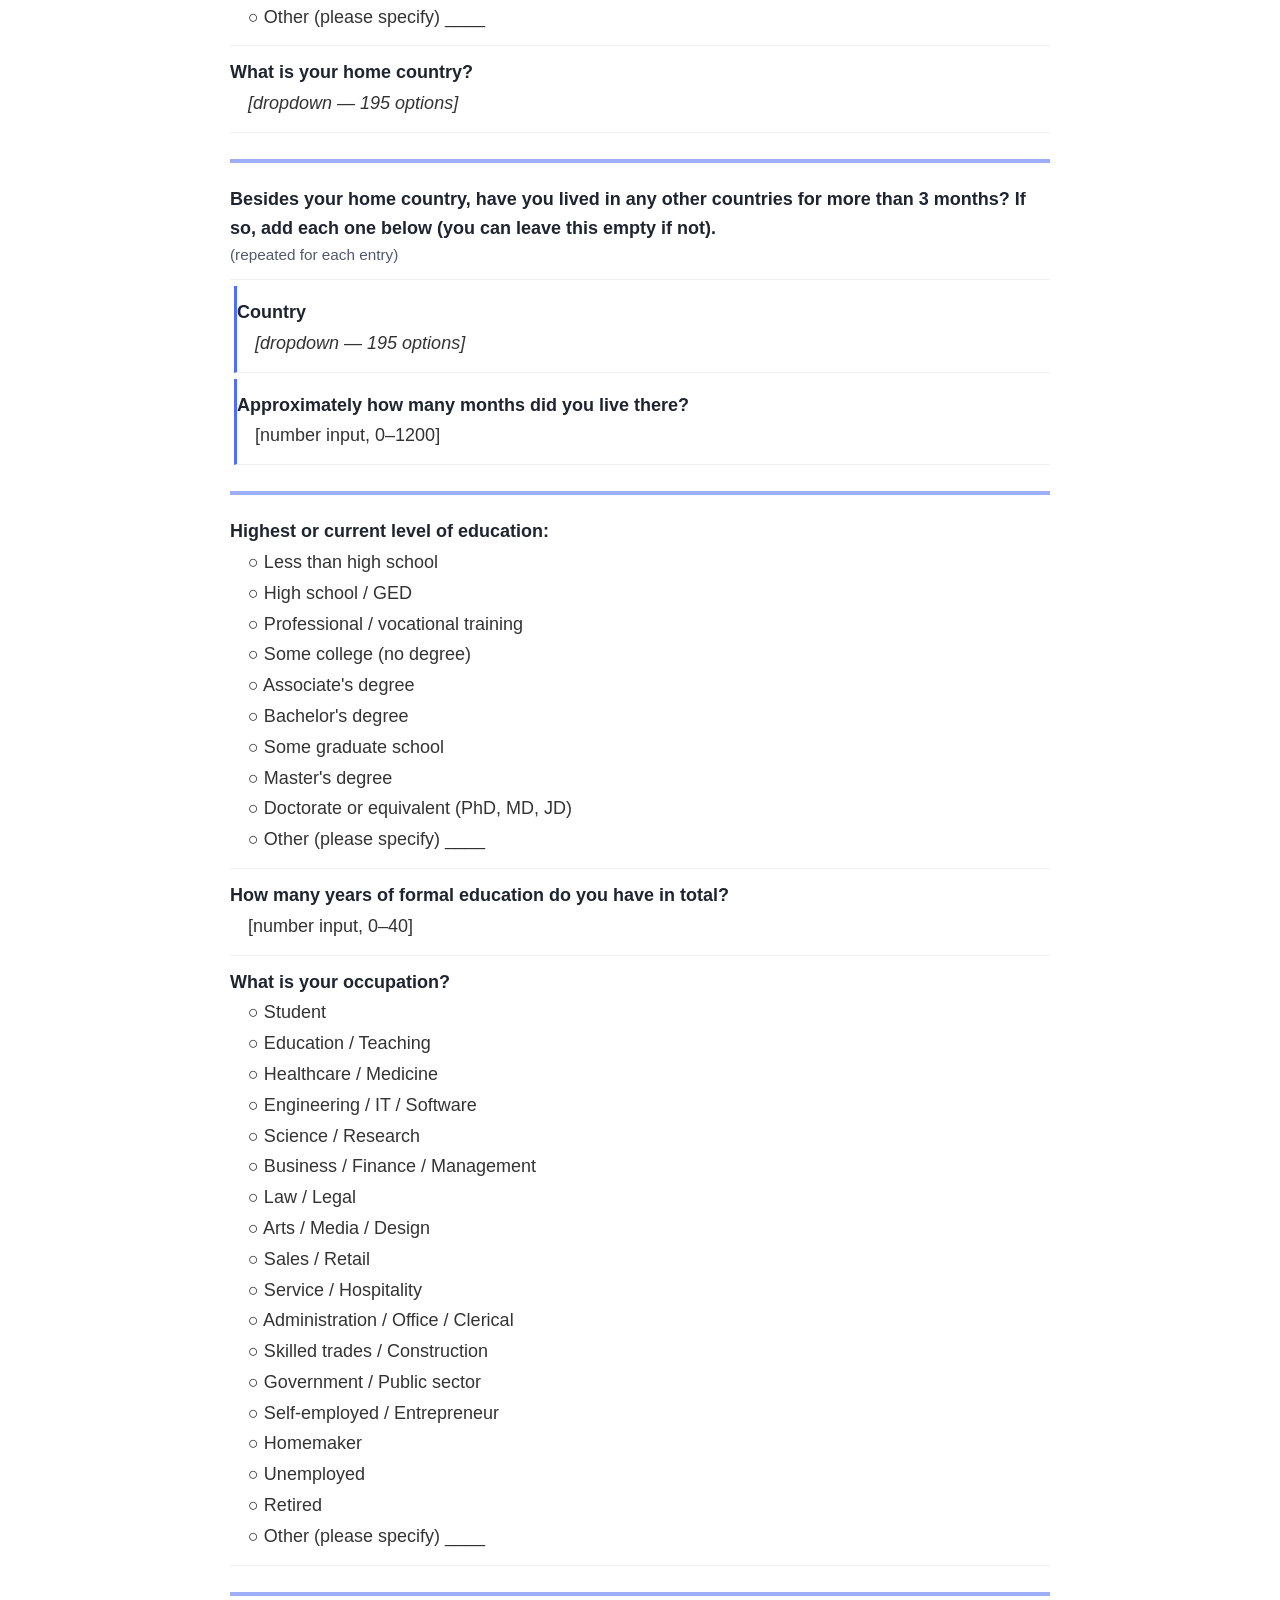
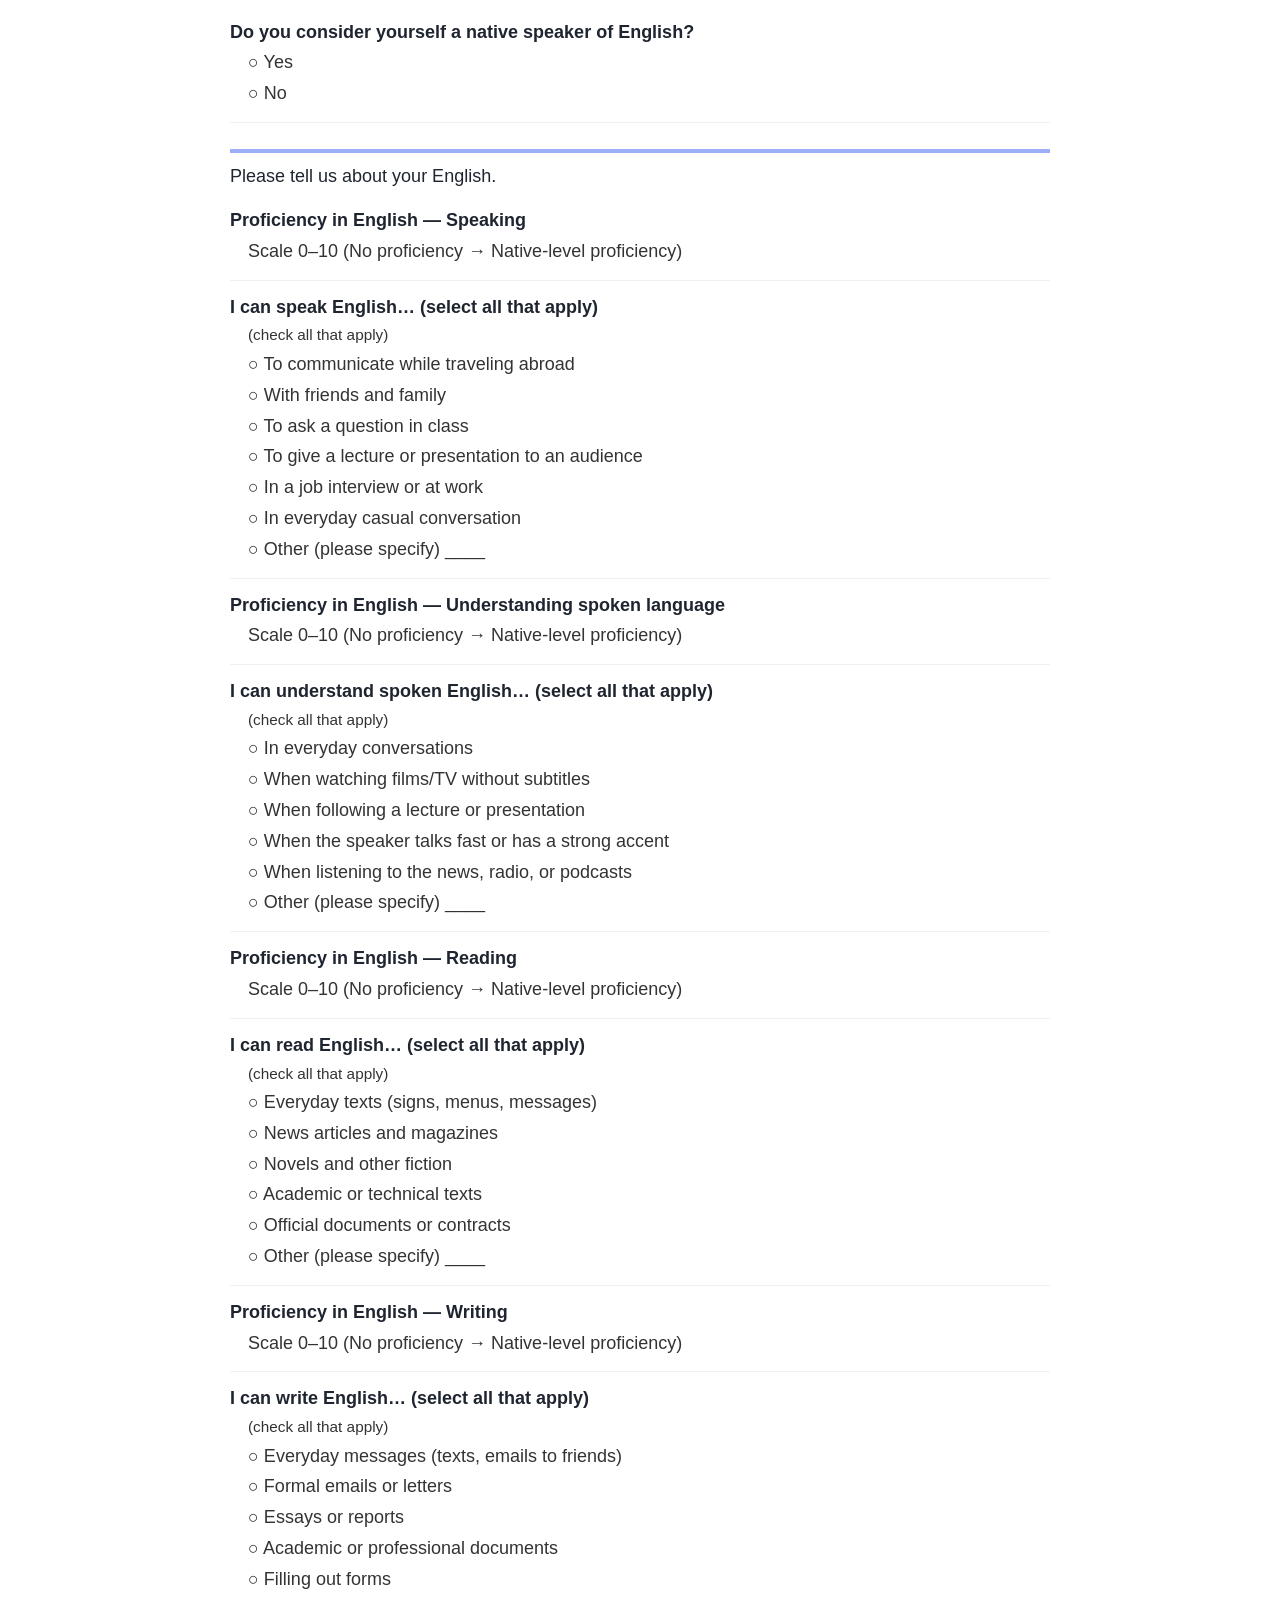
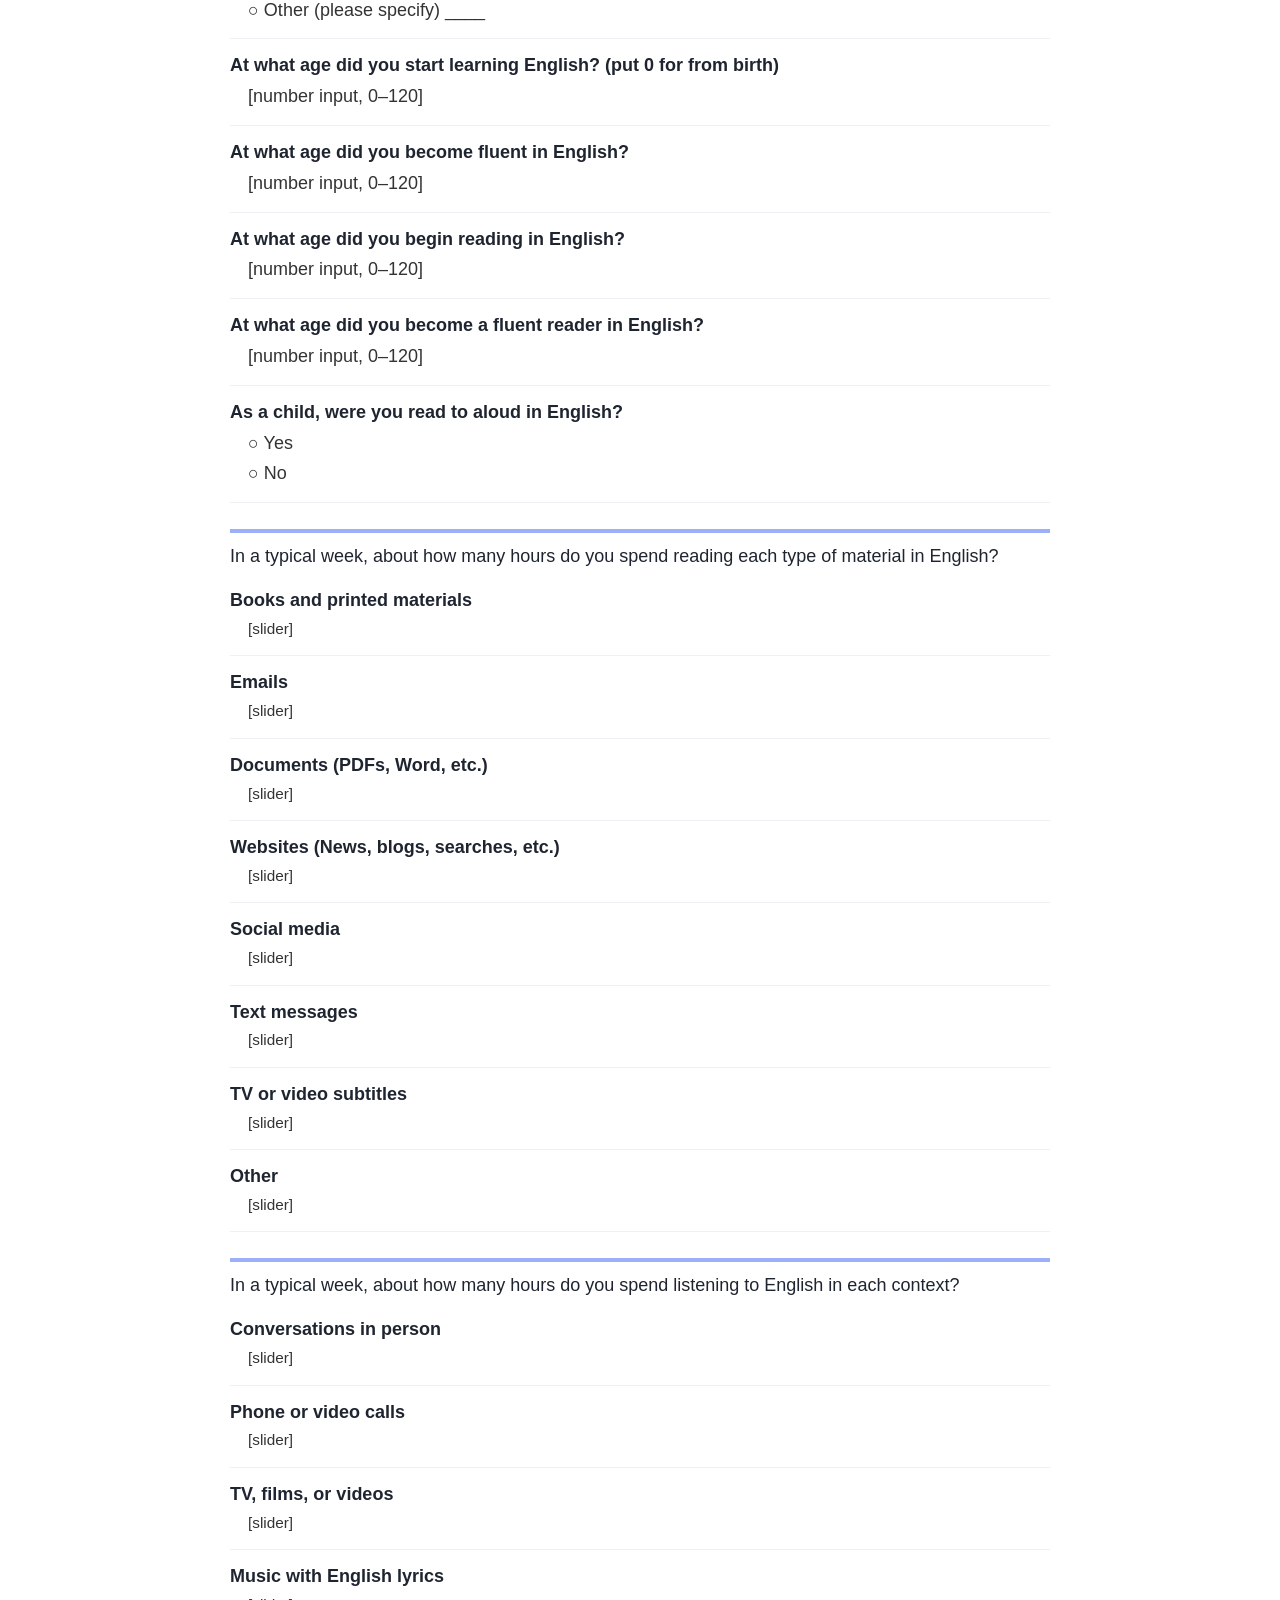
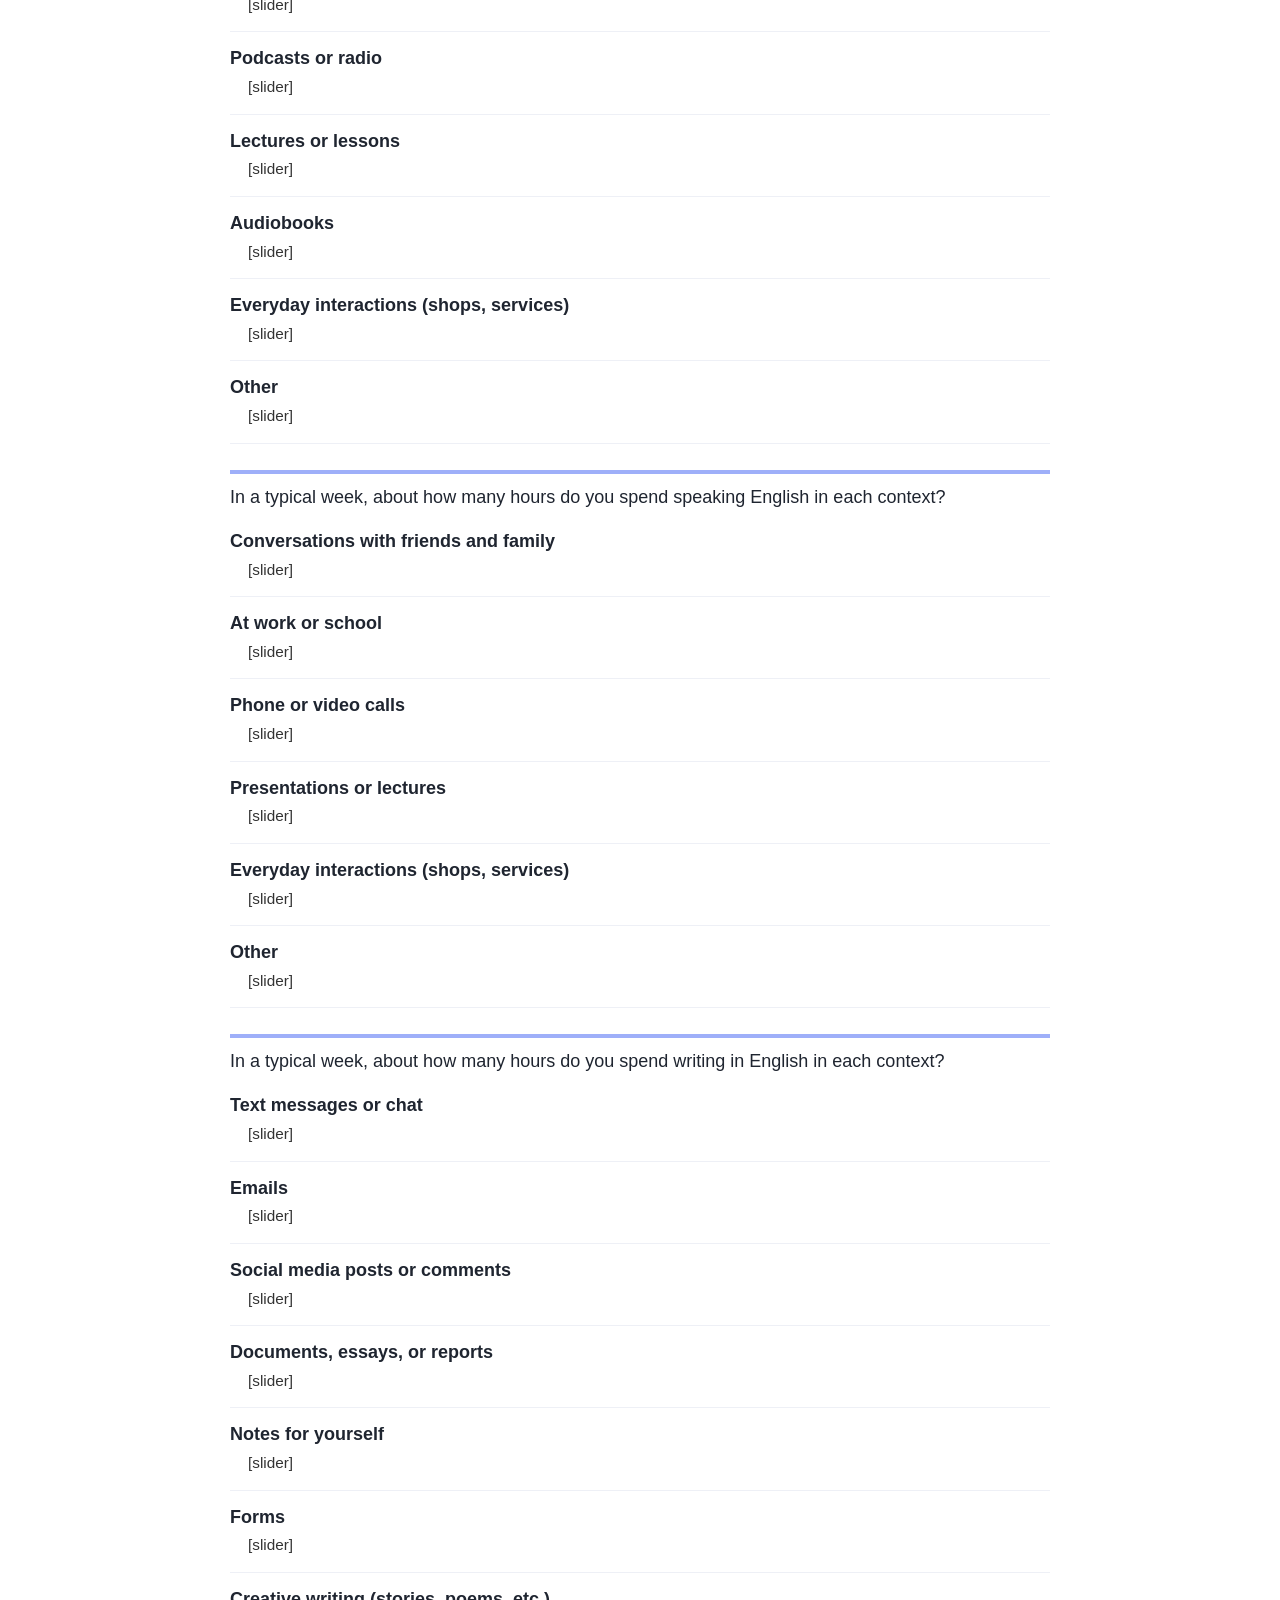
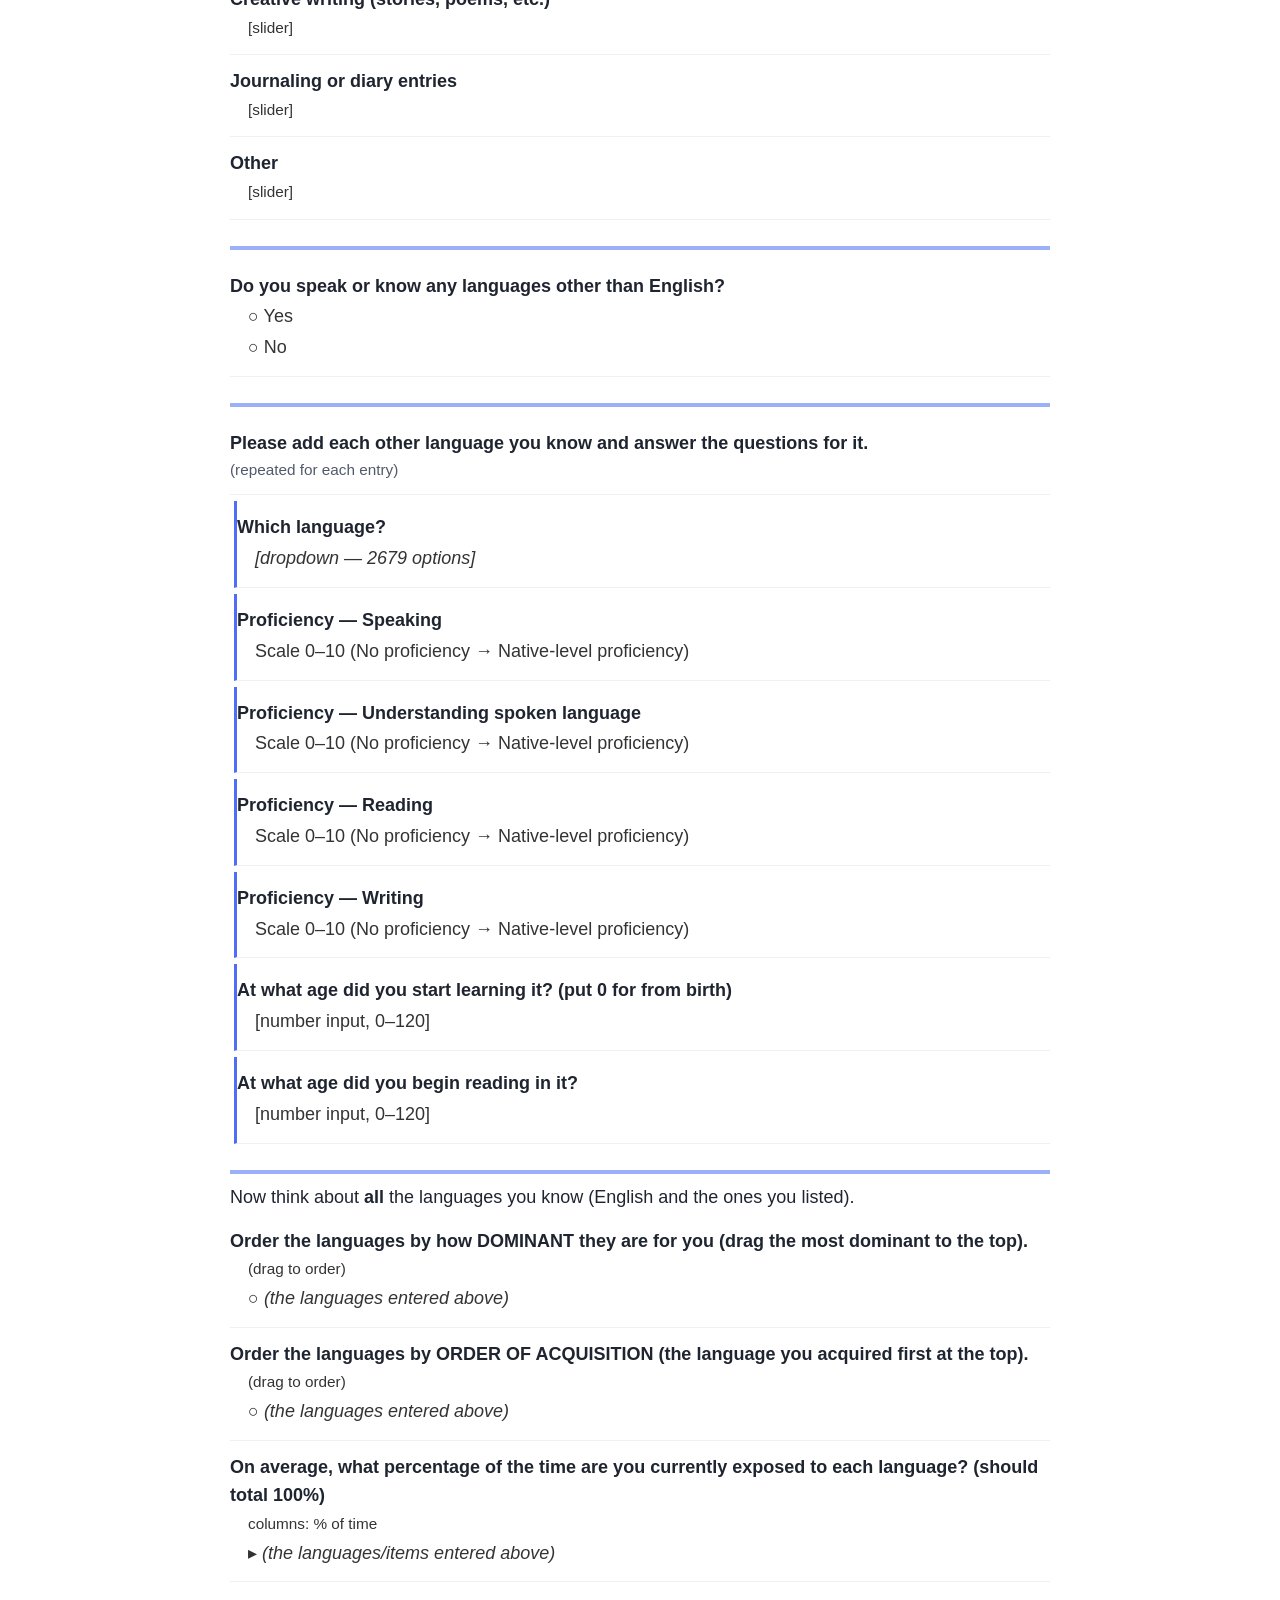
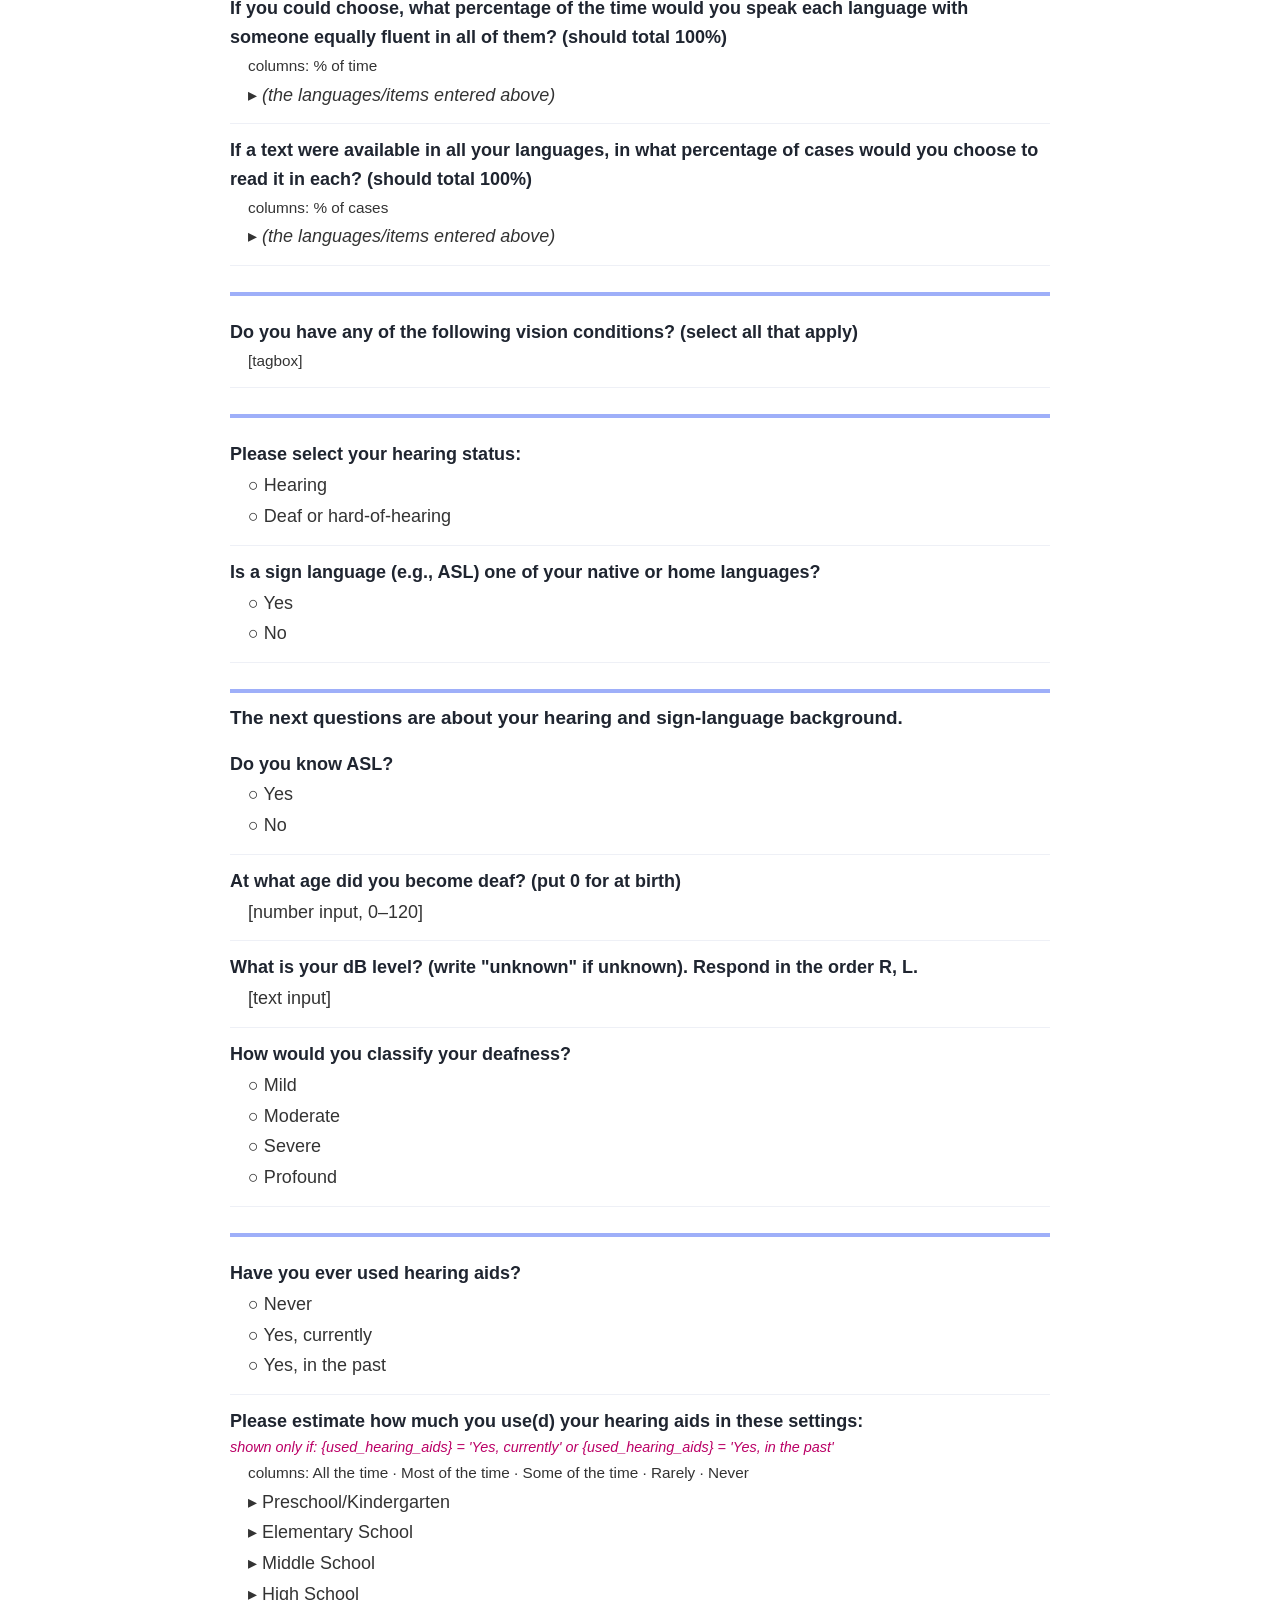
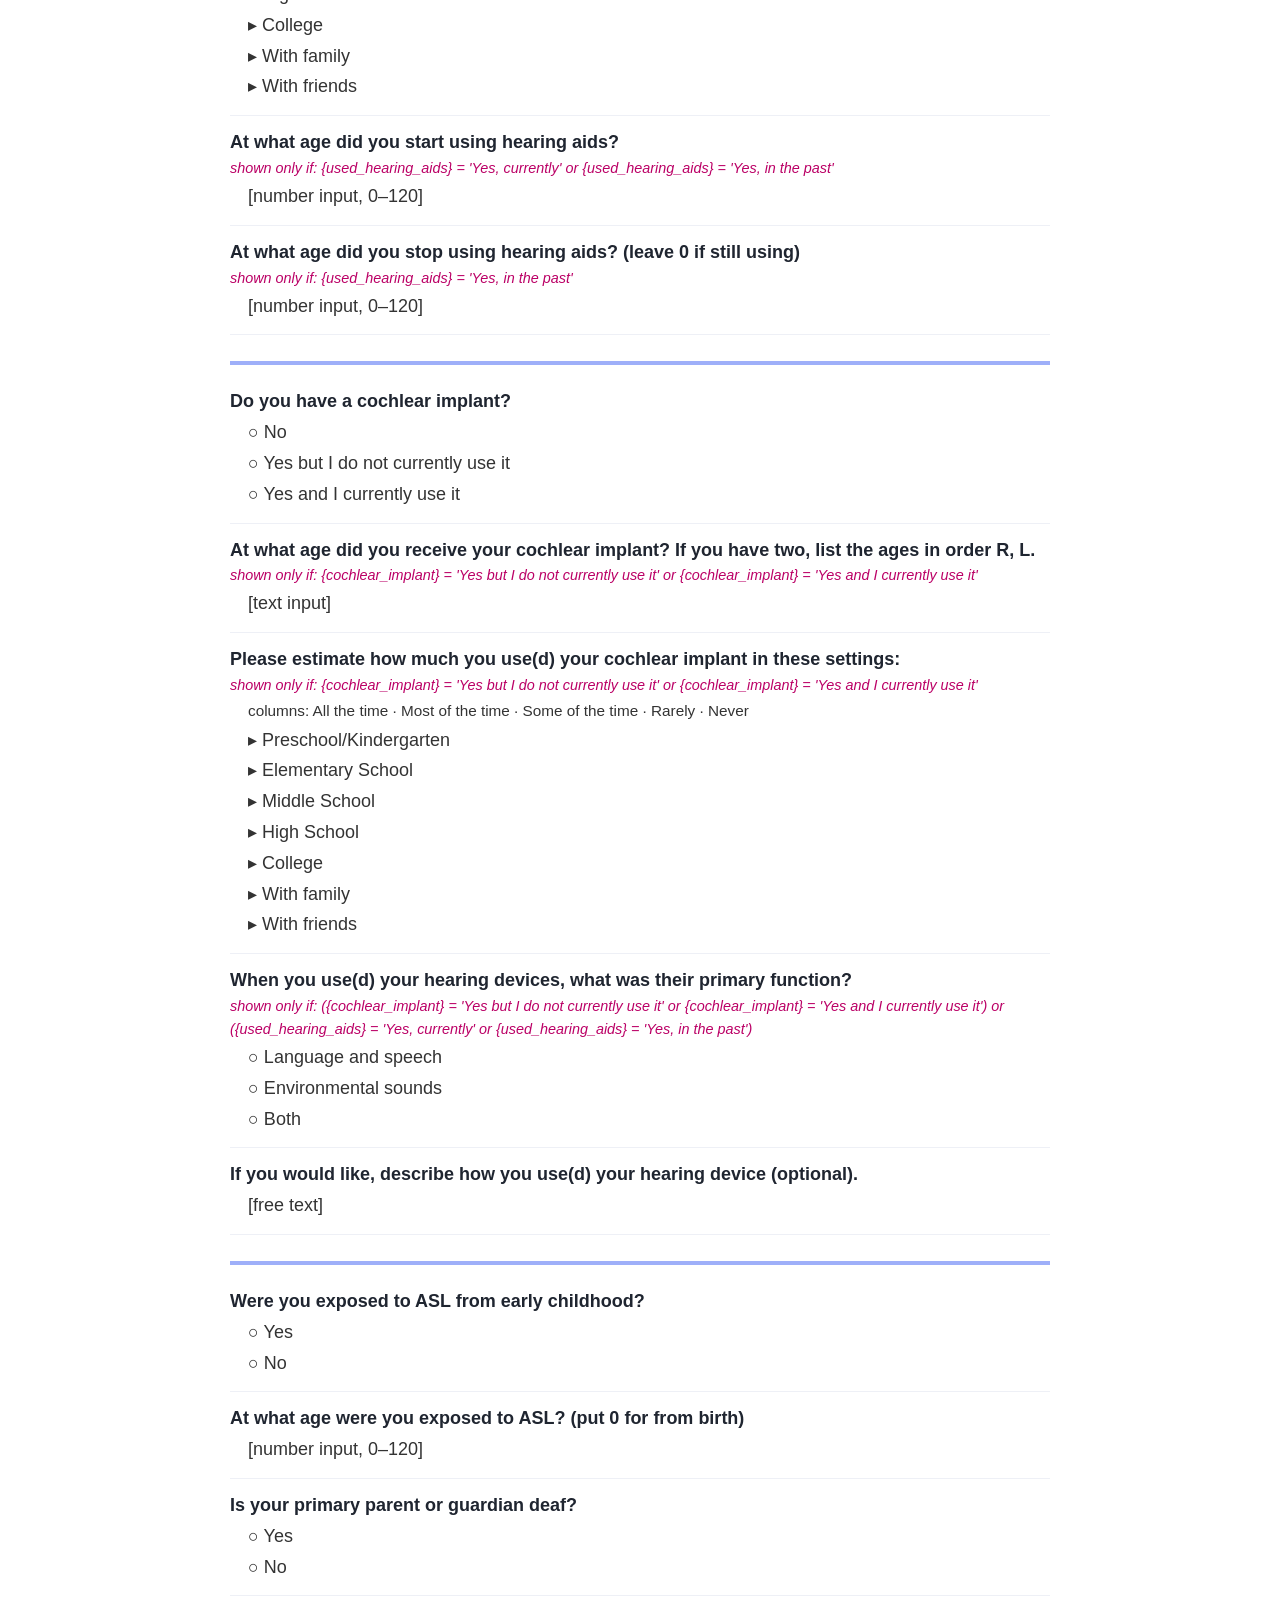
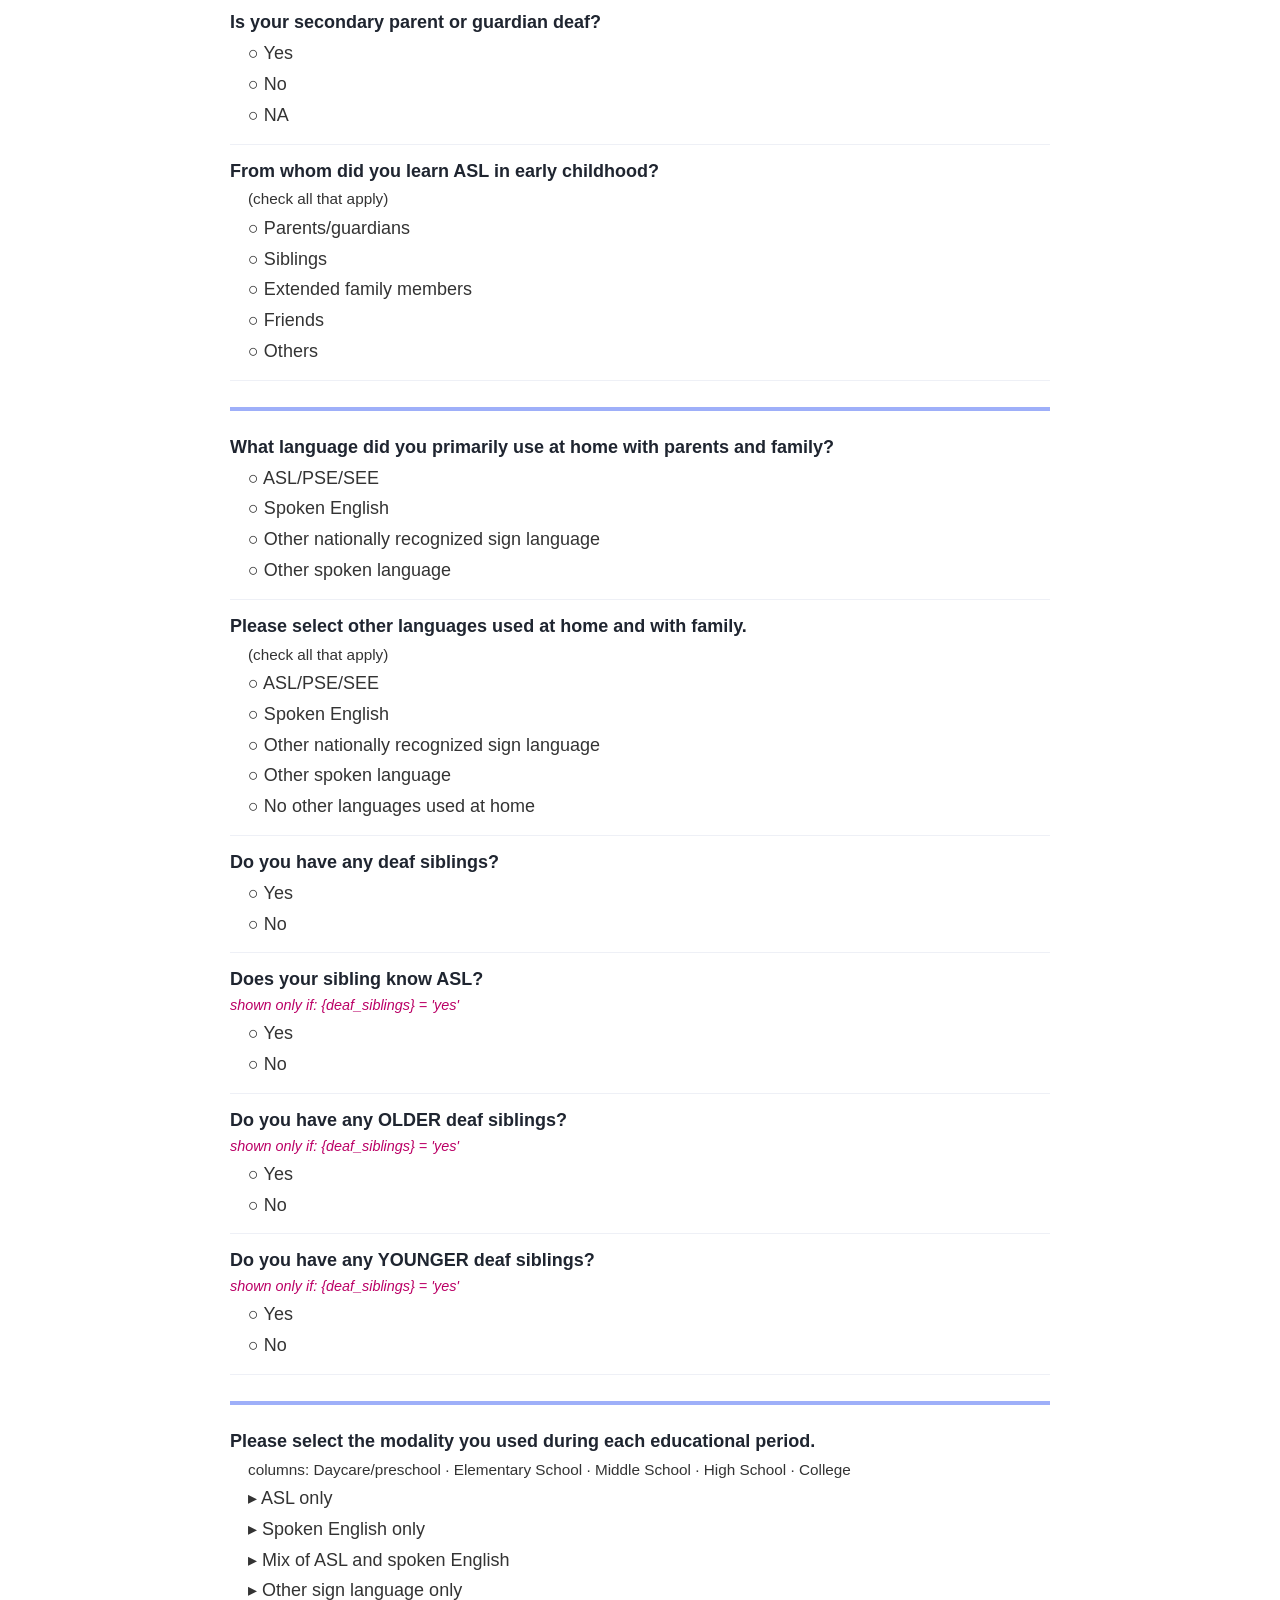
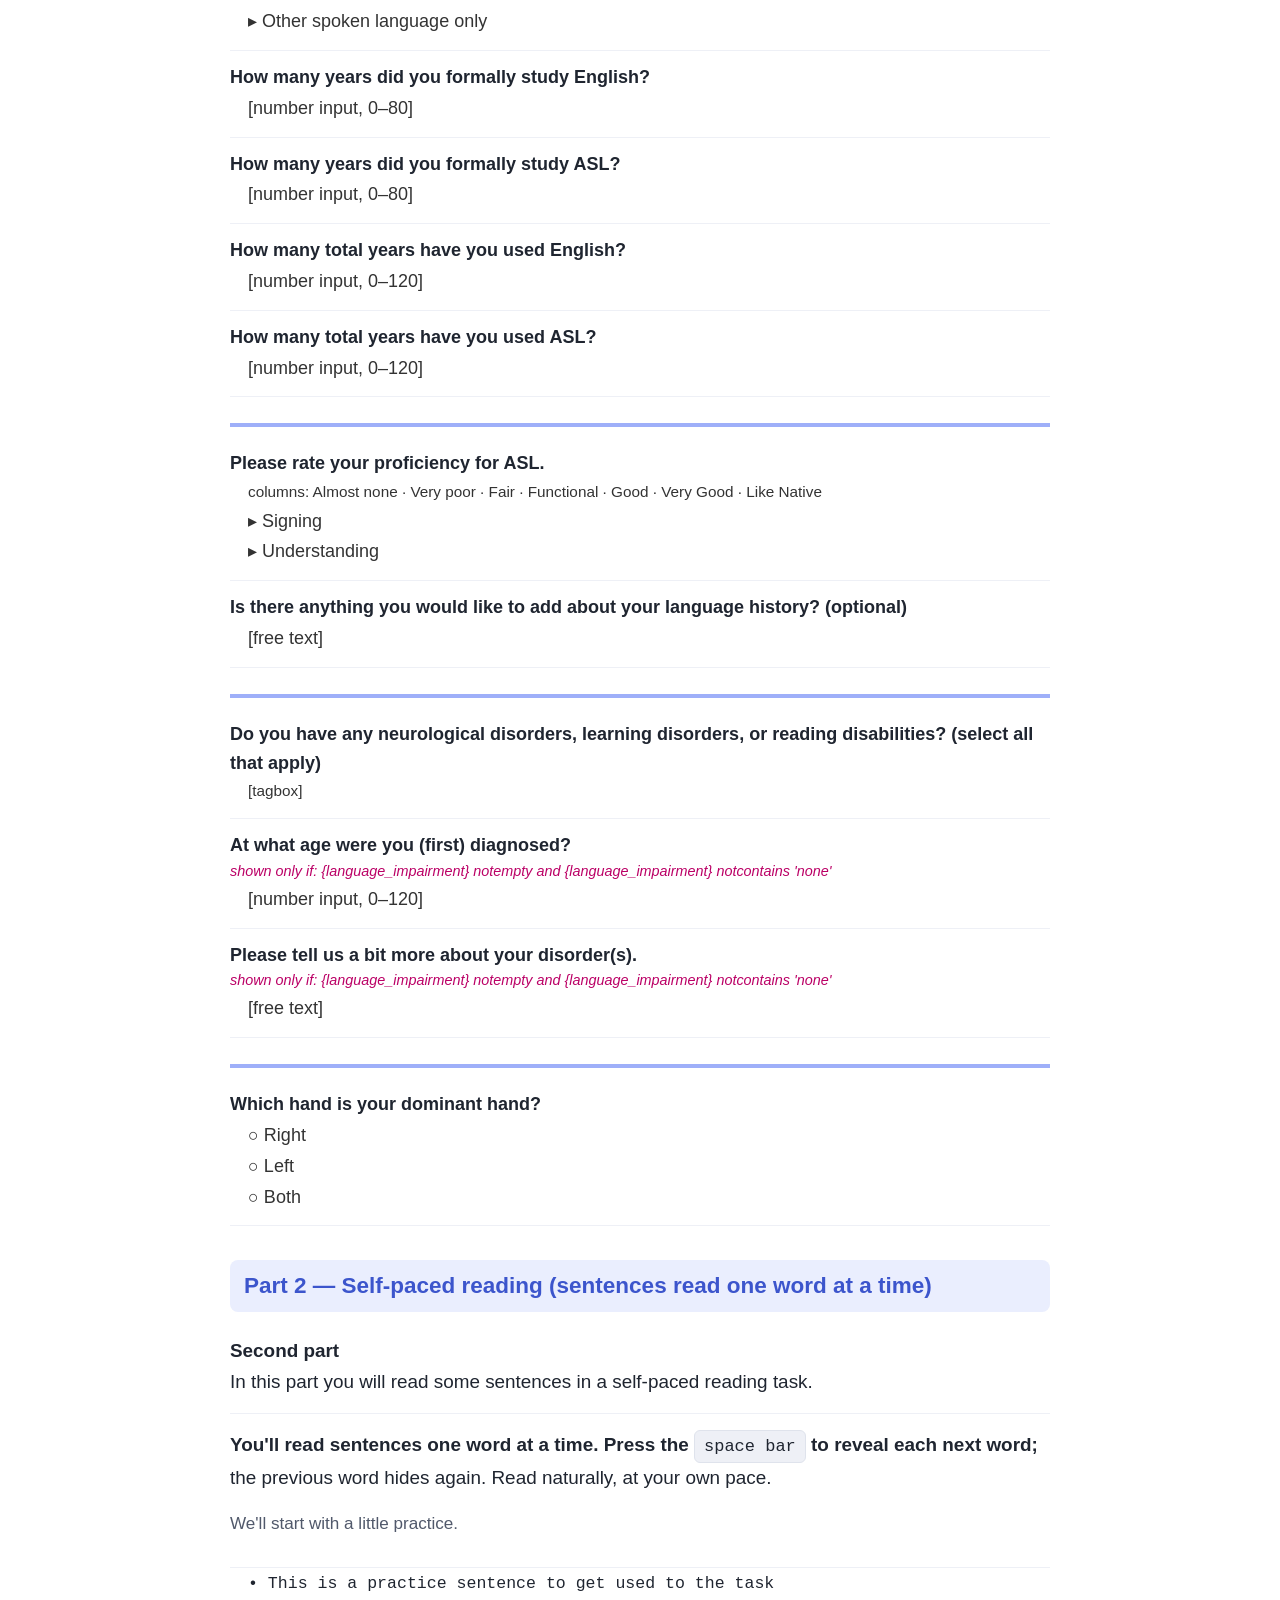
==== commit f5b4081e: "Part 3: voice-quality matrix, situations question, concise options; themed matrix styling; export pa" ====
--- a/export.html
+++ b/export.html
@@ -9,6 +9,7 @@
   .exp .part { margin: 34px 0 8px; padding: 8px 14px; background: var(--accent-sft); border-radius: 8px;
                font-size: 1.25rem; font-weight: 700; color: var(--accent-dk); }
   .exp .q { border-bottom: 1px solid #eef0f6; padding: 12px 0; }
+  .exp .page-sep { border-top: 4px solid var(--accent); margin: 26px 0 10px; opacity: .55; }
   .exp .qt { font-weight: 600; }
   .exp .meta { color: var(--ink-soft); font-size: .85rem; }
   .exp .opt { margin: 2px 0 2px 18px; color:#333; }
@@ -104,7 +105,13 @@
   function renderTrial(t) {
     if (!t) return;
     if (t.timeline) { t.timeline.forEach(renderTrial); return; }      // conditional node
-    if (t.survey_json) { (t.survey_json.pages || []).forEach(p => (p.elements || []).forEach(e => renderElement(e, false))); return; }
+    if (t.survey_json) {
+      (t.survey_json.pages || []).forEach((p, i) => {
+        if (i > 0) add('<div class="page-sep"></div>');   // bold divider between screens
+        (p.elements || []).forEach(e => renderElement(e, false));
+      });
+      return;
+    }
     if (t.sentence) { add(`<div class="spr">• ${esc(t.sentence)}</div>`); return; }   // self-paced reading sentence
     if (t.stimulus) { add(`<div class="q">${typeof t.stimulus === "string" ? t.stimulus : ""}</div>`); return; }
     if (t.message) { add(`<div class="q">${t.message}</div>`); return; }
--- a/css/style.css
+++ b/css/style.css
@@ -250,6 +250,53 @@
 /* the HTML prompt blocks we inject keep their pt-prompt / pt-info styling */
 .sd-html .pt-prompt { margin-bottom: 0; }
 
+/* multi-select (tagbox) chips → accent blue */
+.sv-tagbox__item { background-color: var(--accent) !important; }
+.sv-tagbox__item-text { color: #fff !important; }
+.sd-tagbox-item_clean-button-svg { fill: #fff !important; }
+
+/* slider (reading-habit hours) → accent blue fill + thumb */
+.sd-slider__range-track { background-color: var(--accent) !important; }
+.sd-slider__thumb-dot { background-color: var(--accent) !important; border-color: var(--accent) !important; }
+/* keep room so the end labels (e.g. "30+", "100") aren't clipped at the edges */
+.sd-slider-container { padding: 0 22px; box-sizing: border-box; }
+.sd-slider__label-text { white-space: nowrap; overflow: visible; }
+.sd-slider-labels-container { overflow: visible; }
+
+/* keep the 0–10 proficiency scale on one line: min label · buttons · max label */
+.sd-rating { display: flex !important; flex-wrap: nowrap !important; align-items: center !important; gap: 4px; }
+.sd-rating__min-text, .sd-rating__max-text {
+  position: static !important; white-space: nowrap; flex: 0 0 auto; margin: 0 8px !important;
+  font-size: .8rem; color: var(--ink-soft);
+}
+.sd-rating__item, .sd-rating__item--fixed-size {
+  flex: 0 0 auto; min-width: 34px !important; width: 34px !important; height: 34px !important;
+}
+
+/* selected rating button → accent blue (modern theme defaults to dark) */
+.sd-rating__item--selected,
+.sd-rating__item--selected .sd-rating__item-text {
+  background-color: var(--accent) !important;
+  border-color: var(--accent) !important;
+  color: #fff !important;
+}
+
+/* Matrix (Likert grid) — grey header, gridlines, compact rows (Part 3 & 5) */
+.sd-matrix__table { border-collapse: collapse !important; width: 100%; }
+.sd-matrix__table .sd-table__cell {
+  border: 1px solid var(--border) !important;
+  padding: 7px 6px !important;
+  text-align: center; vertical-align: middle; overflow-wrap: break-word;
+}
+.sd-matrix__table .sd-table__cell--header {
+  background: var(--accent-sft); font-weight: 600; font-size: .8rem; line-height: 1.25;
+}
+.sd-matrix__table .sd-table__cell--header,
+.sd-matrix__table .sd-table__cell--header .sv-string-viewer { color: var(--ink) !important; }
+/* first column = item text: left-aligned, wider so it wraps less */
+.sd-matrix__table .sd-table__row > .sd-table__cell:first-child { text-align: left; font-weight: 500; width: 36%; font-size: .92rem; }
+.sd-matrix__table .sd-table__cell--header:first-child { text-align: left; width: 36%; }
+
 /* SurveyJS question titles (used directly in Part 1) → match pt-prompt look */
 .sd-question__title {
   font-family: var(--font) !important;
@@ -259,10 +306,29 @@
   line-height: 1.5;
 }
 .sd-paneldynamic__panel-wrapper {
-  border: 1px solid var(--border); border-radius: 12px; padding: 18px 18px 4px; margin-bottom: 16px;
-}
-/* wide matrix tables scroll instead of clipping the last column */
-.sd-question__content { overflow-x: auto; }
+  border: 1px solid var(--border); border-radius: 12px; padding: 18px 18px 16px; margin-bottom: 16px;
+}
+/* give the dynamic-panel add/remove controls room (don't clip them) */
+.sd-paneldynamic__add-btn, .sd-paneldynamic__remove-btn { margin-top: 8px; }
+/* the panel footer ("Remove …") has a negative right margin for full-bleed,
+   which overshoots once we flatten the panel padding — keep it inside */
+.sd-paneldynamic__panel-footer { margin-right: 0 !important; }
+.sd-paneldynamic__add-btn { margin-left: 0 !important; }
+/* wide matrix tables scroll instead of clipping the last column —
+   scoped to questions that actually contain a table, so it never clips
+   paneldynamic buttons or other content vertically */
+.sd-question__content:has(table) { overflow-x: auto; }
+
+/* required-field error messages: SurveyJS gives them a negative margin to span
+   full width, which clipped on the left once we removed the question padding.
+   Reset to normal padded boxes. */
+.sd-question__erbox, .sd-error, .sd-question__erbox--outside-question {
+  margin-left: 0 !important;
+  margin-right: 0 !important;
+  padding: 8px 14px !important;
+  border-radius: 8px;
+  box-sizing: border-box;
+}
 
 /* Flatten SurveyJS's per-question cards so they blend into our page card
    (otherwise each question shows a nested bordered box that looks "cut off"). */
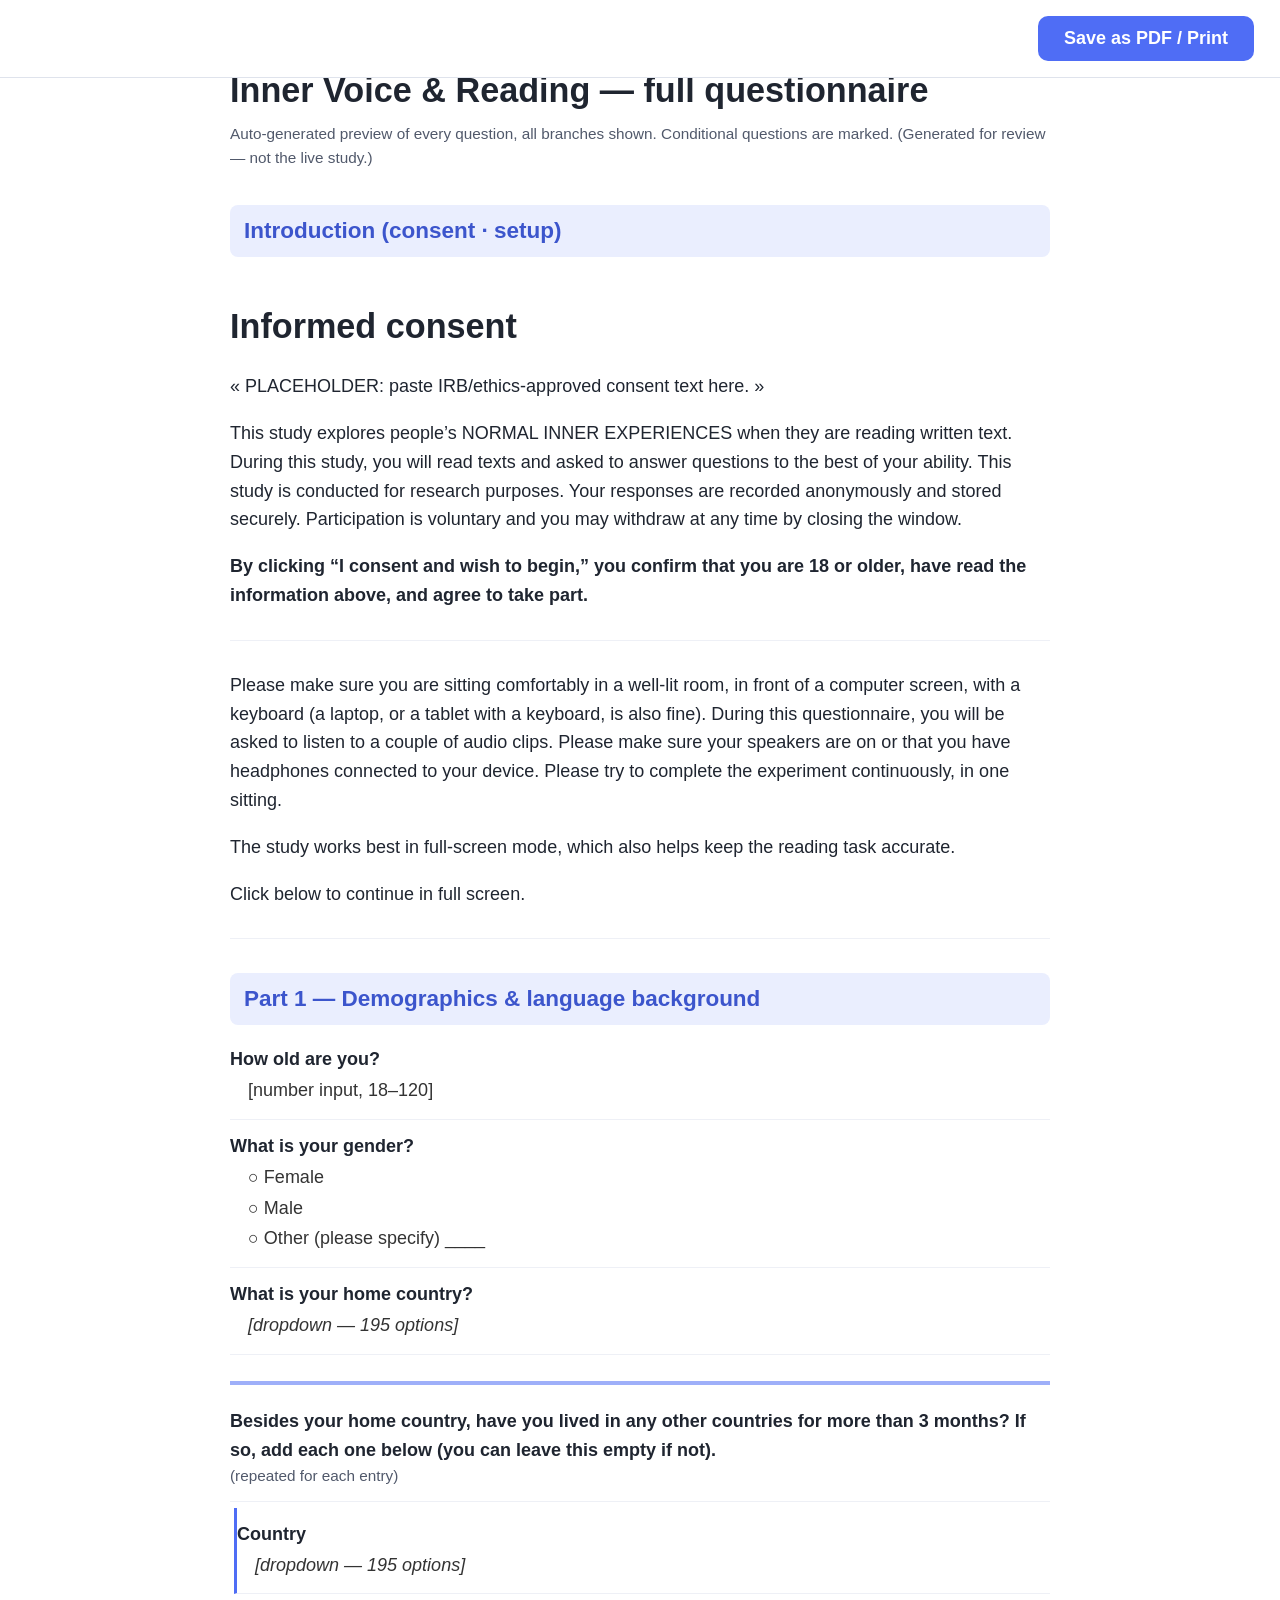
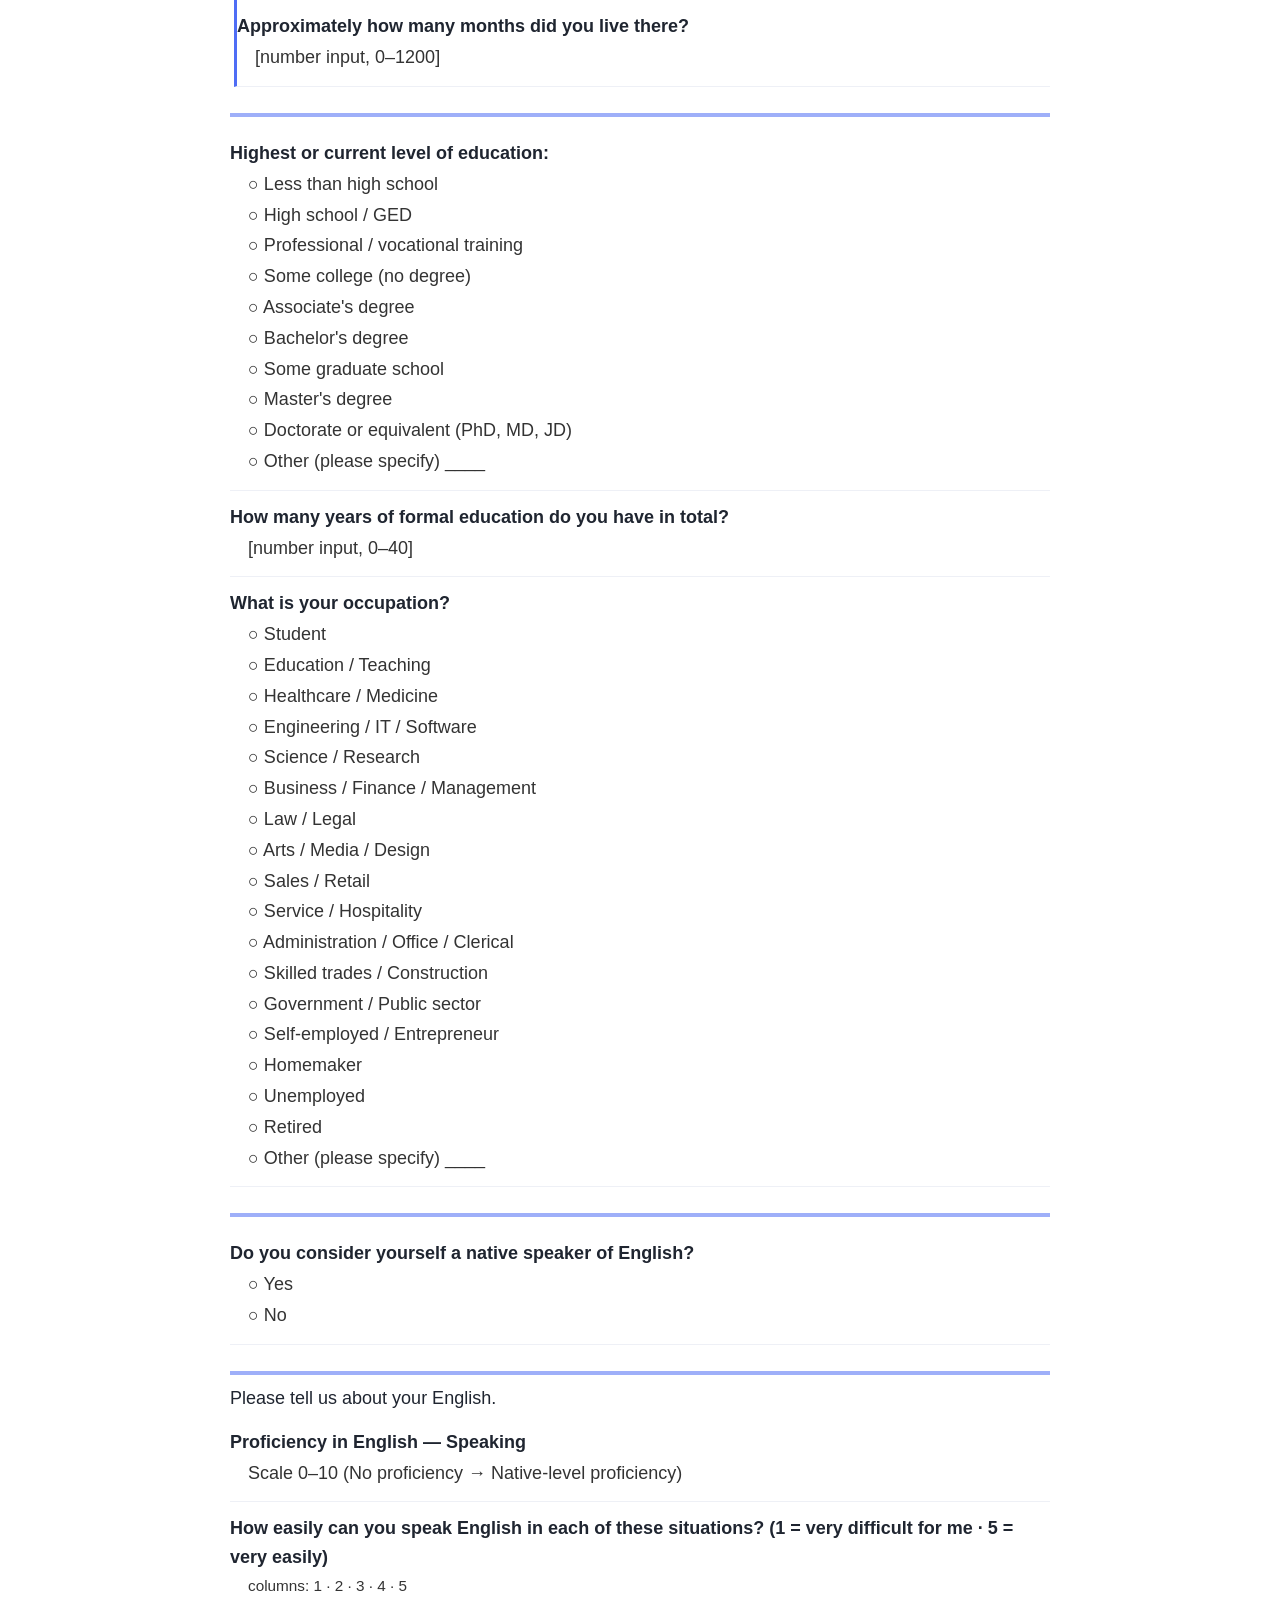
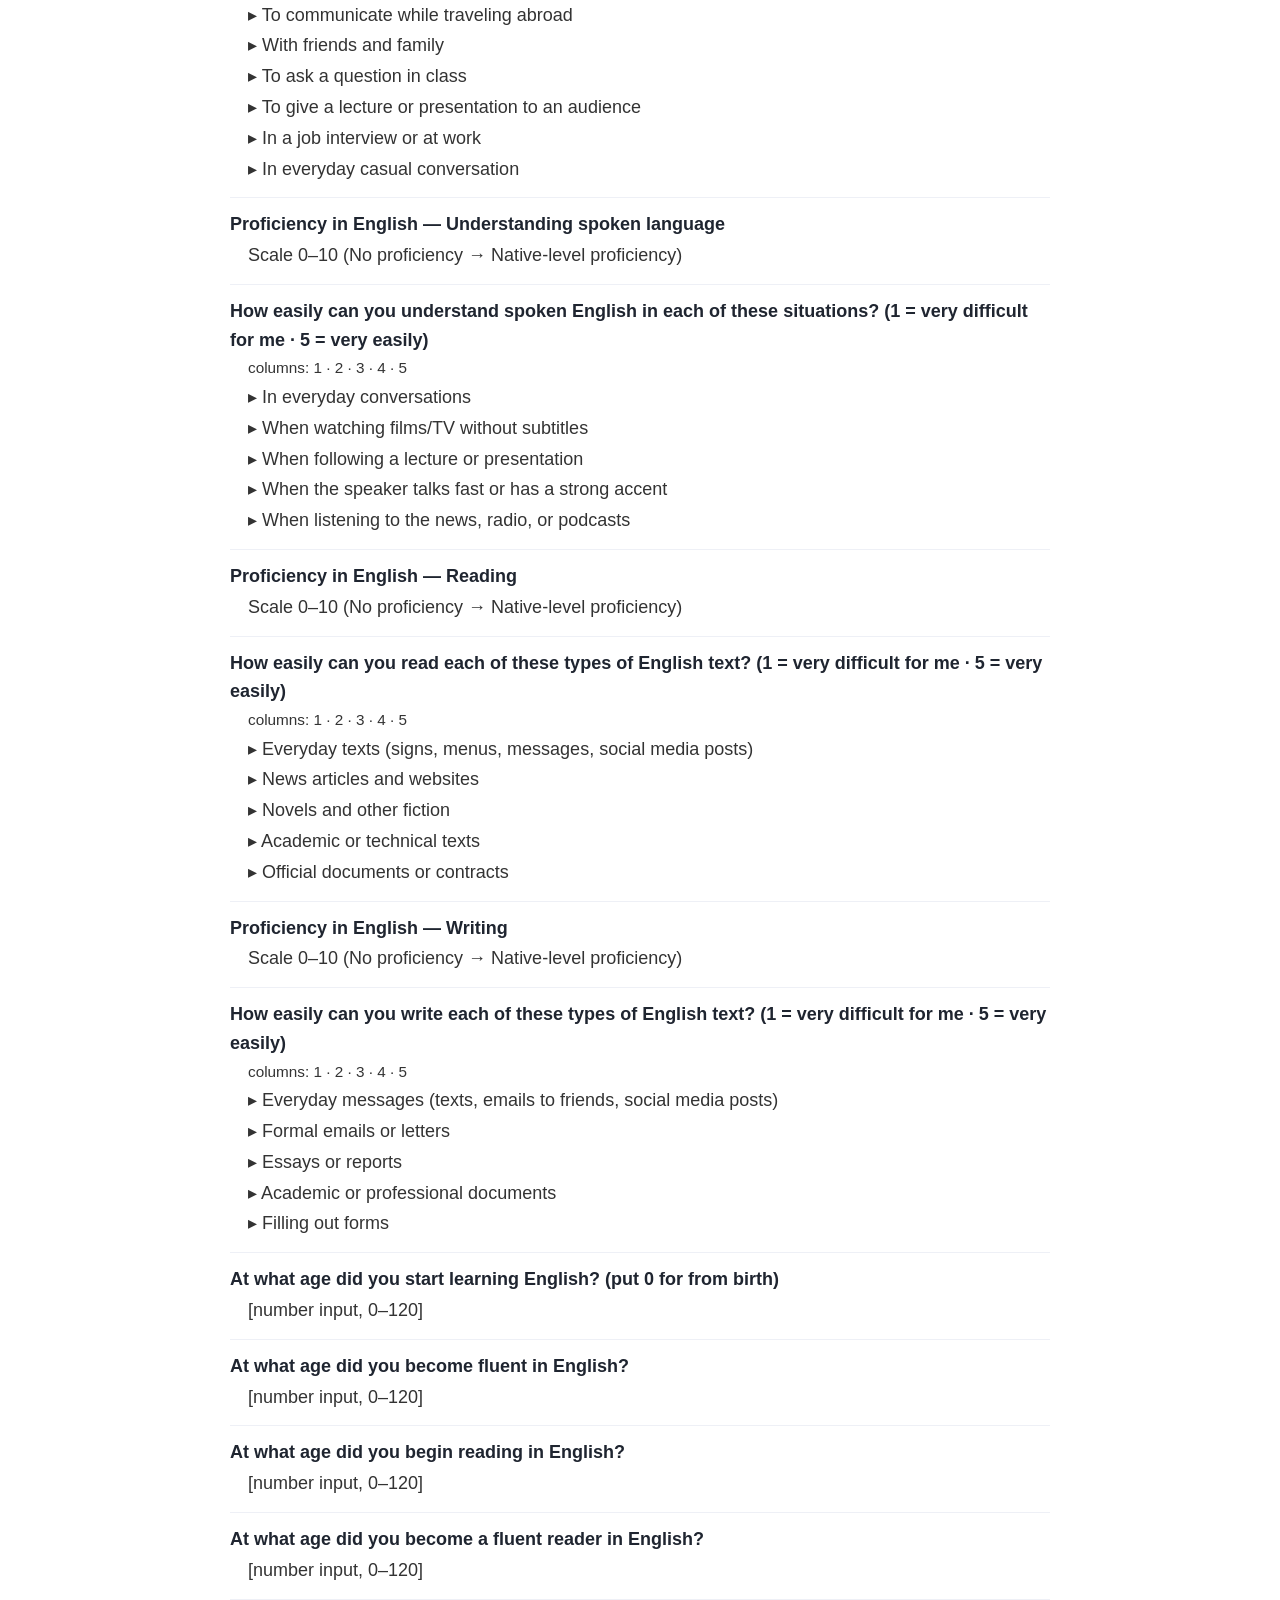
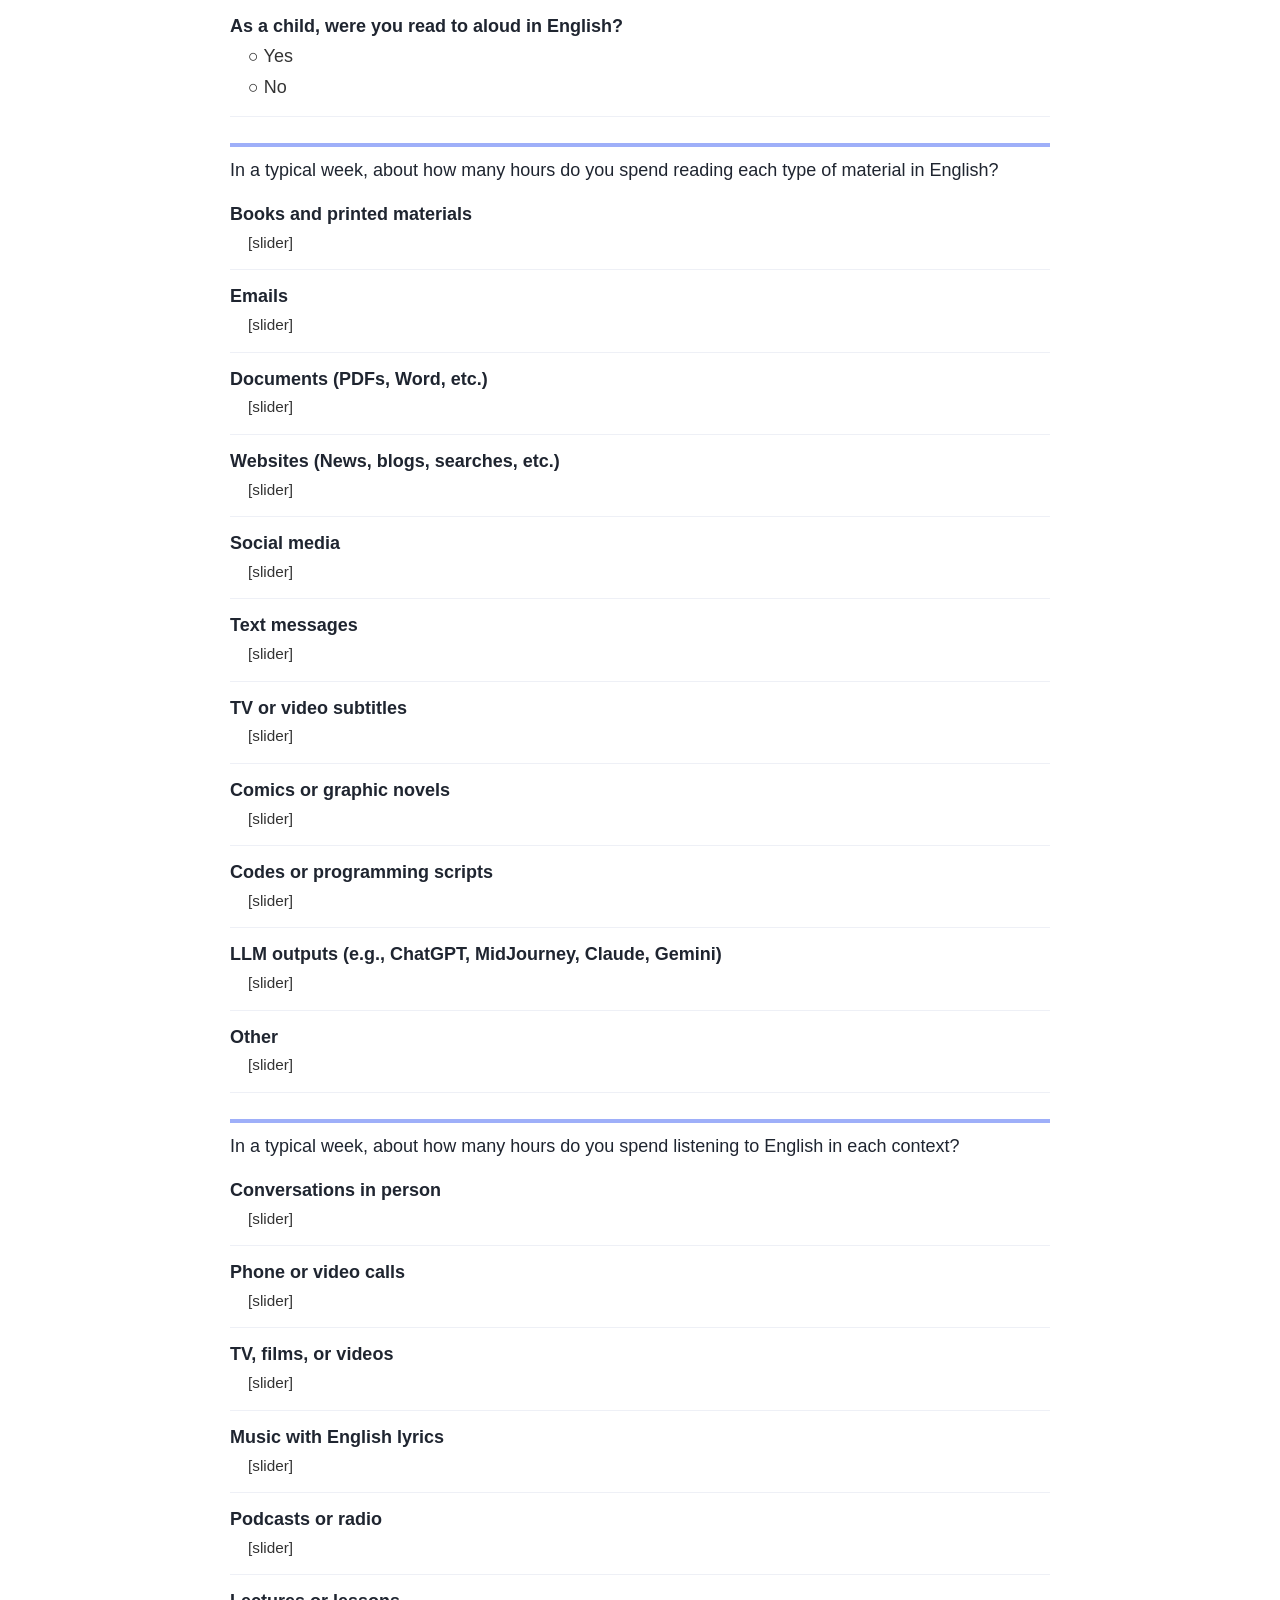
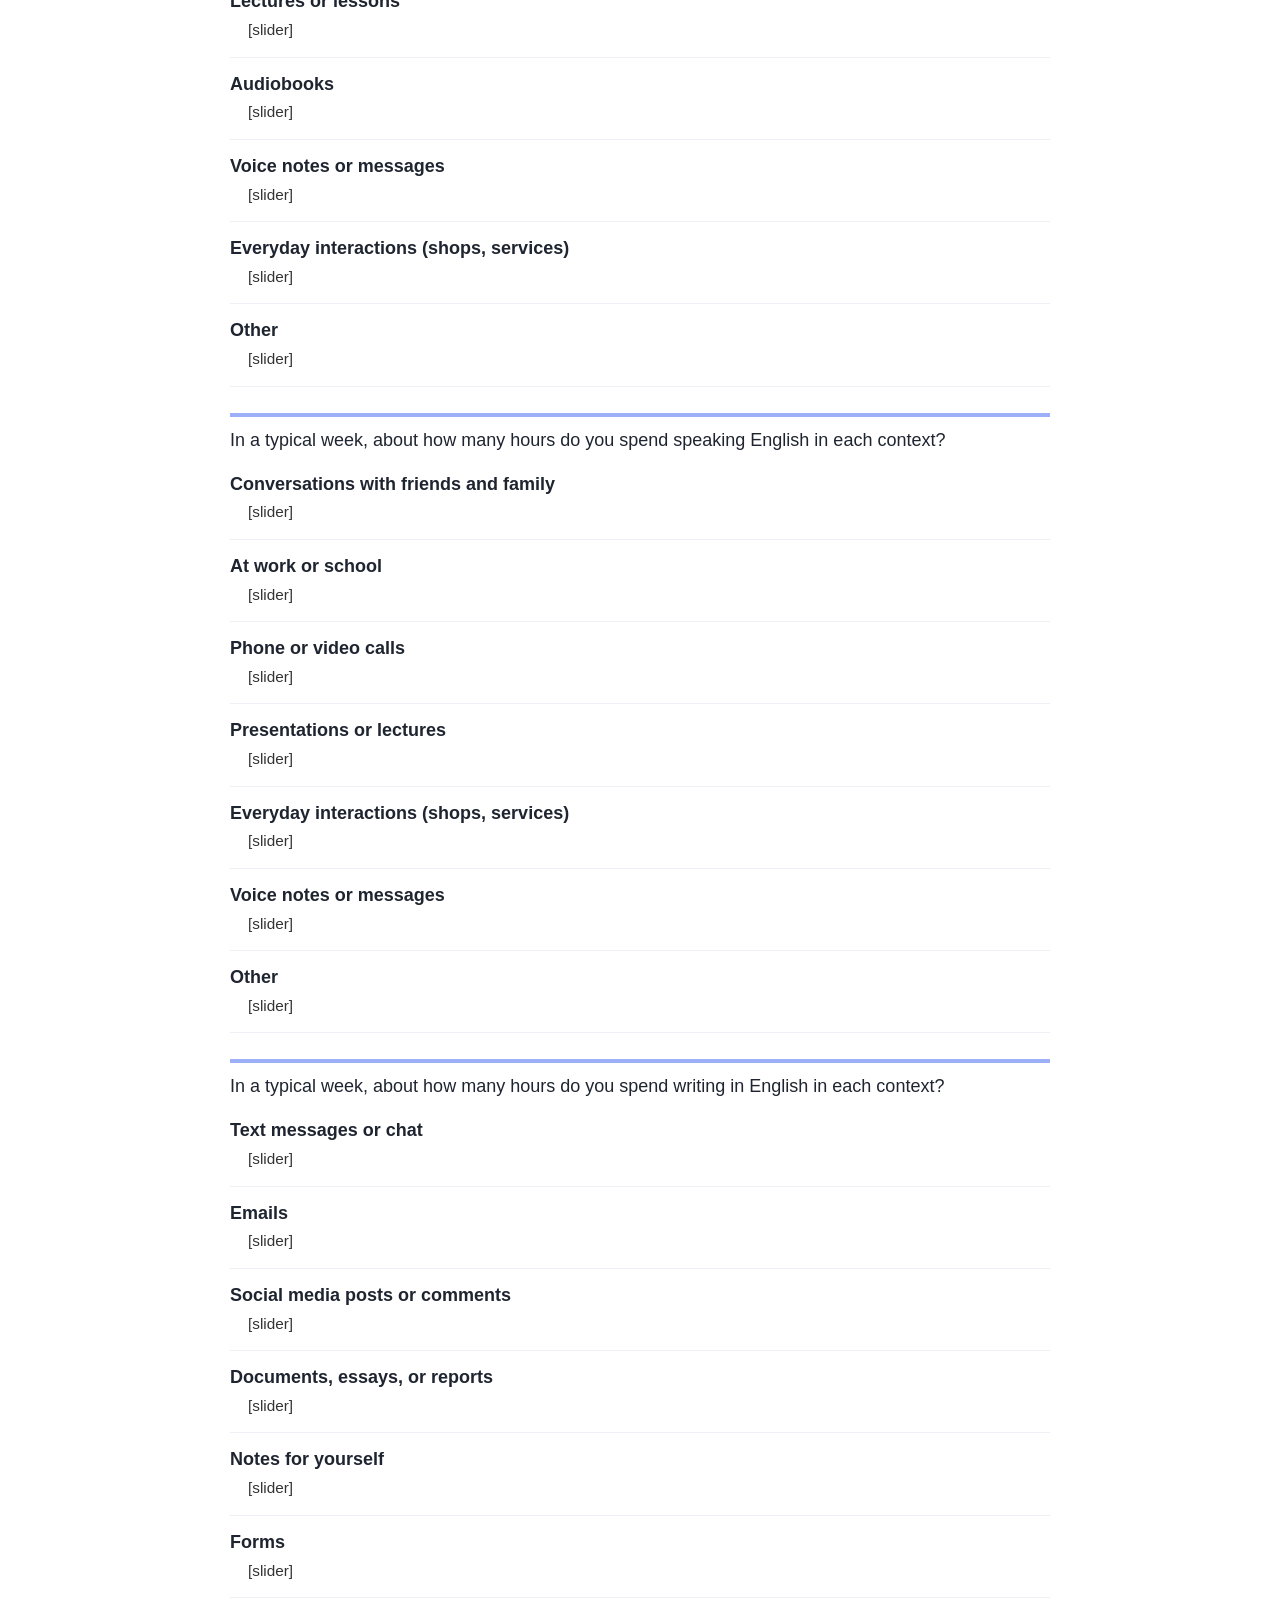
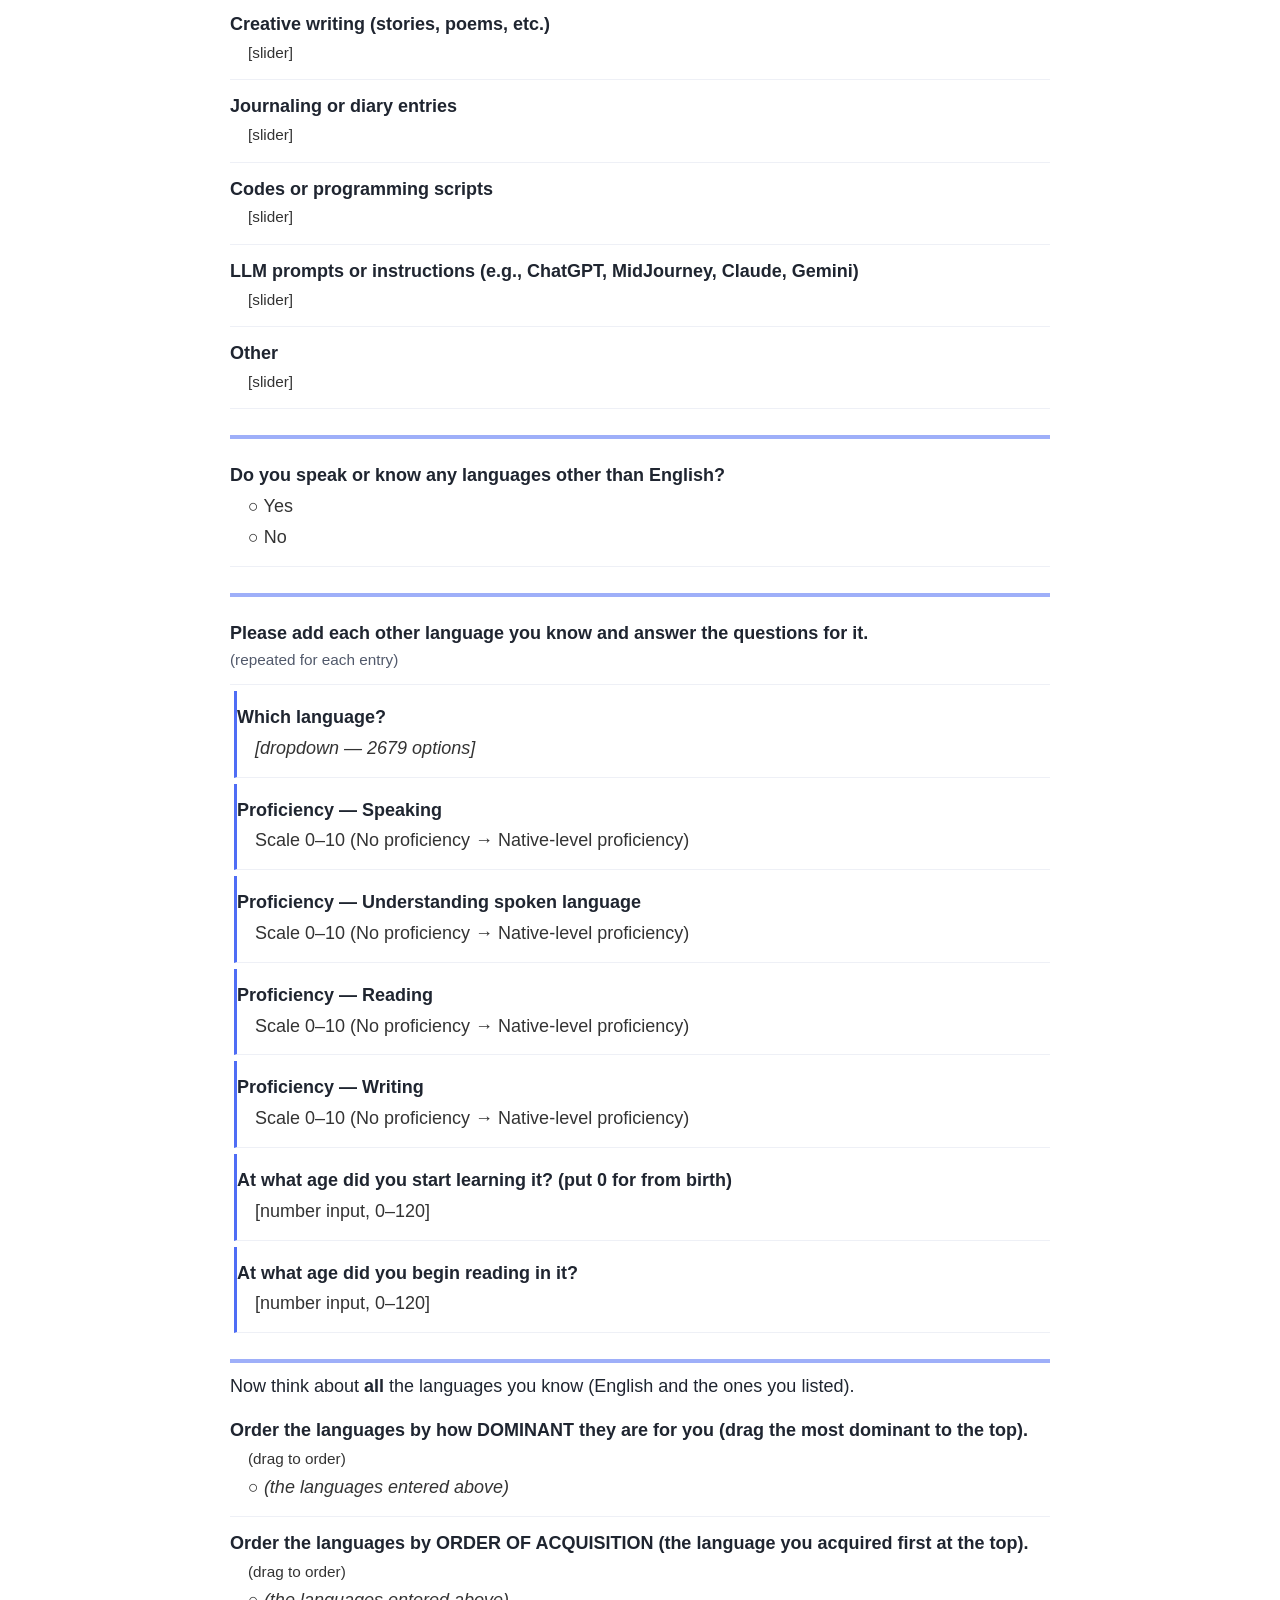
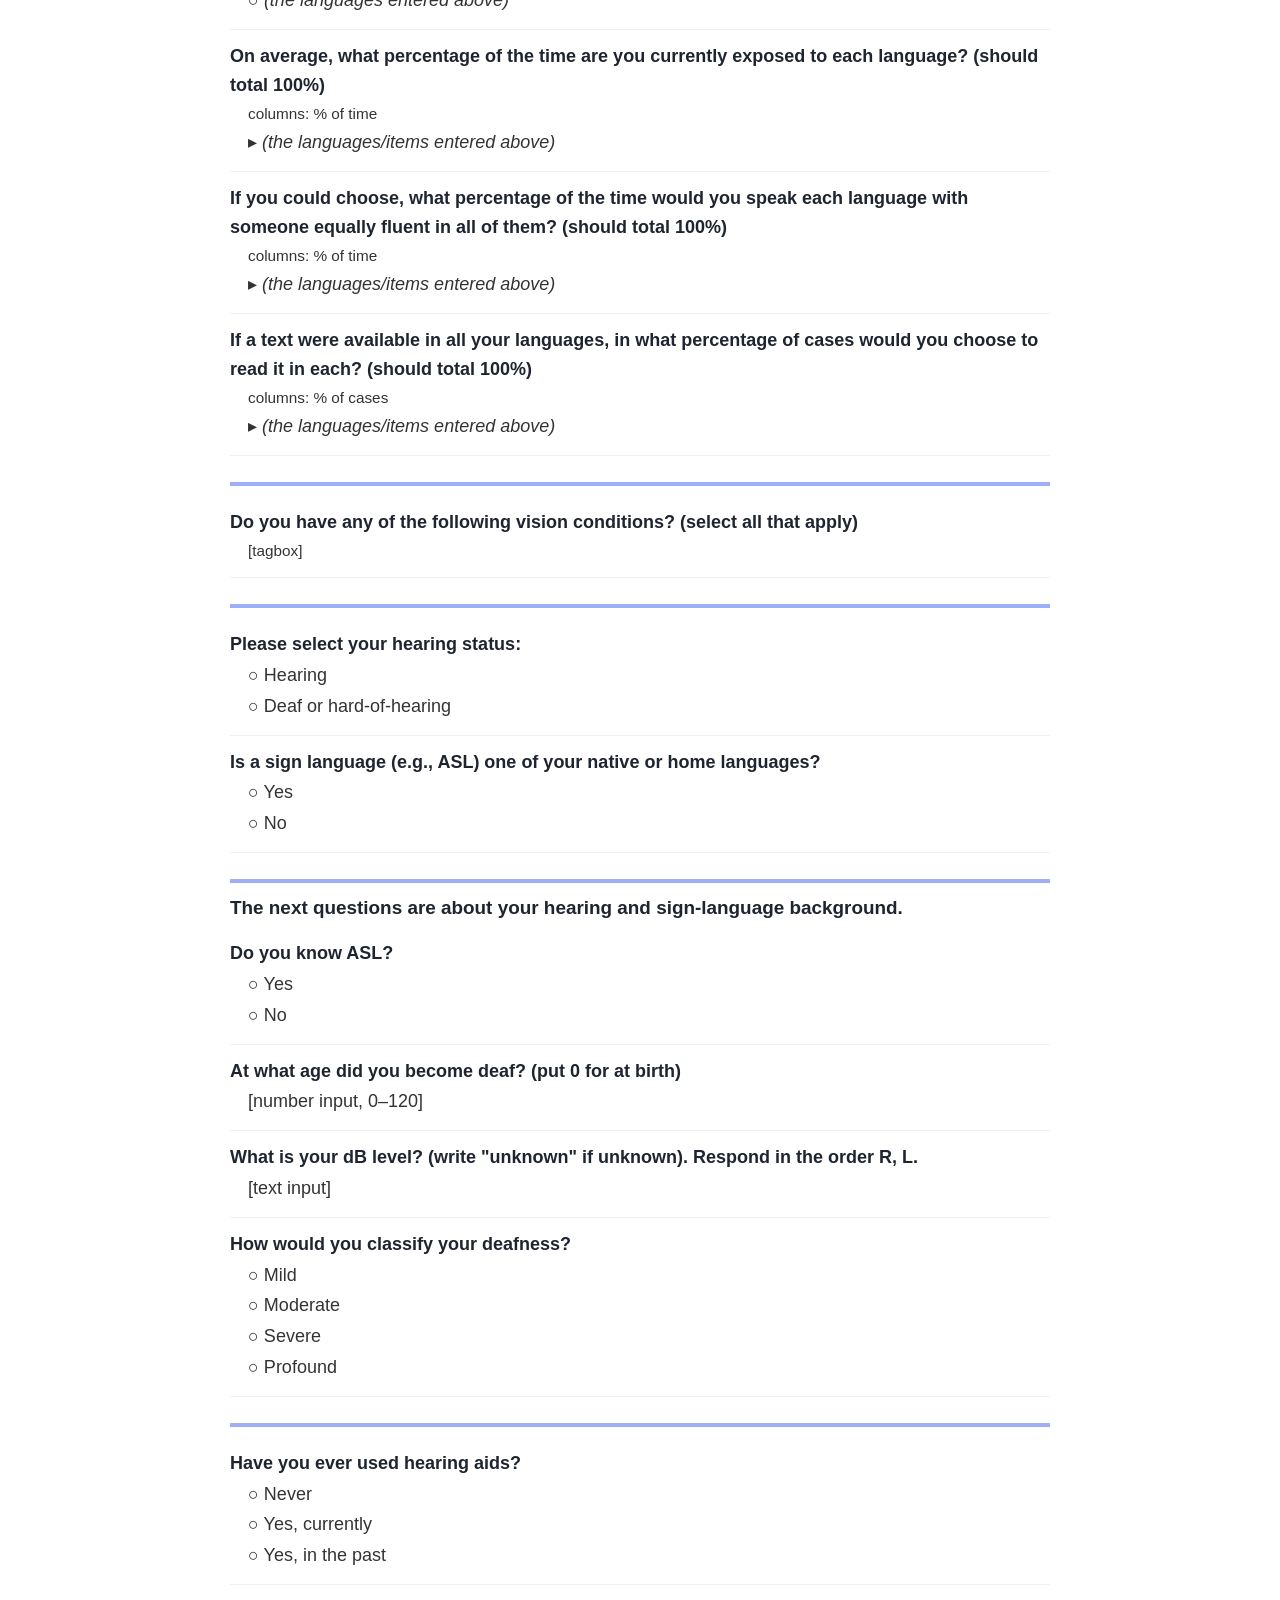
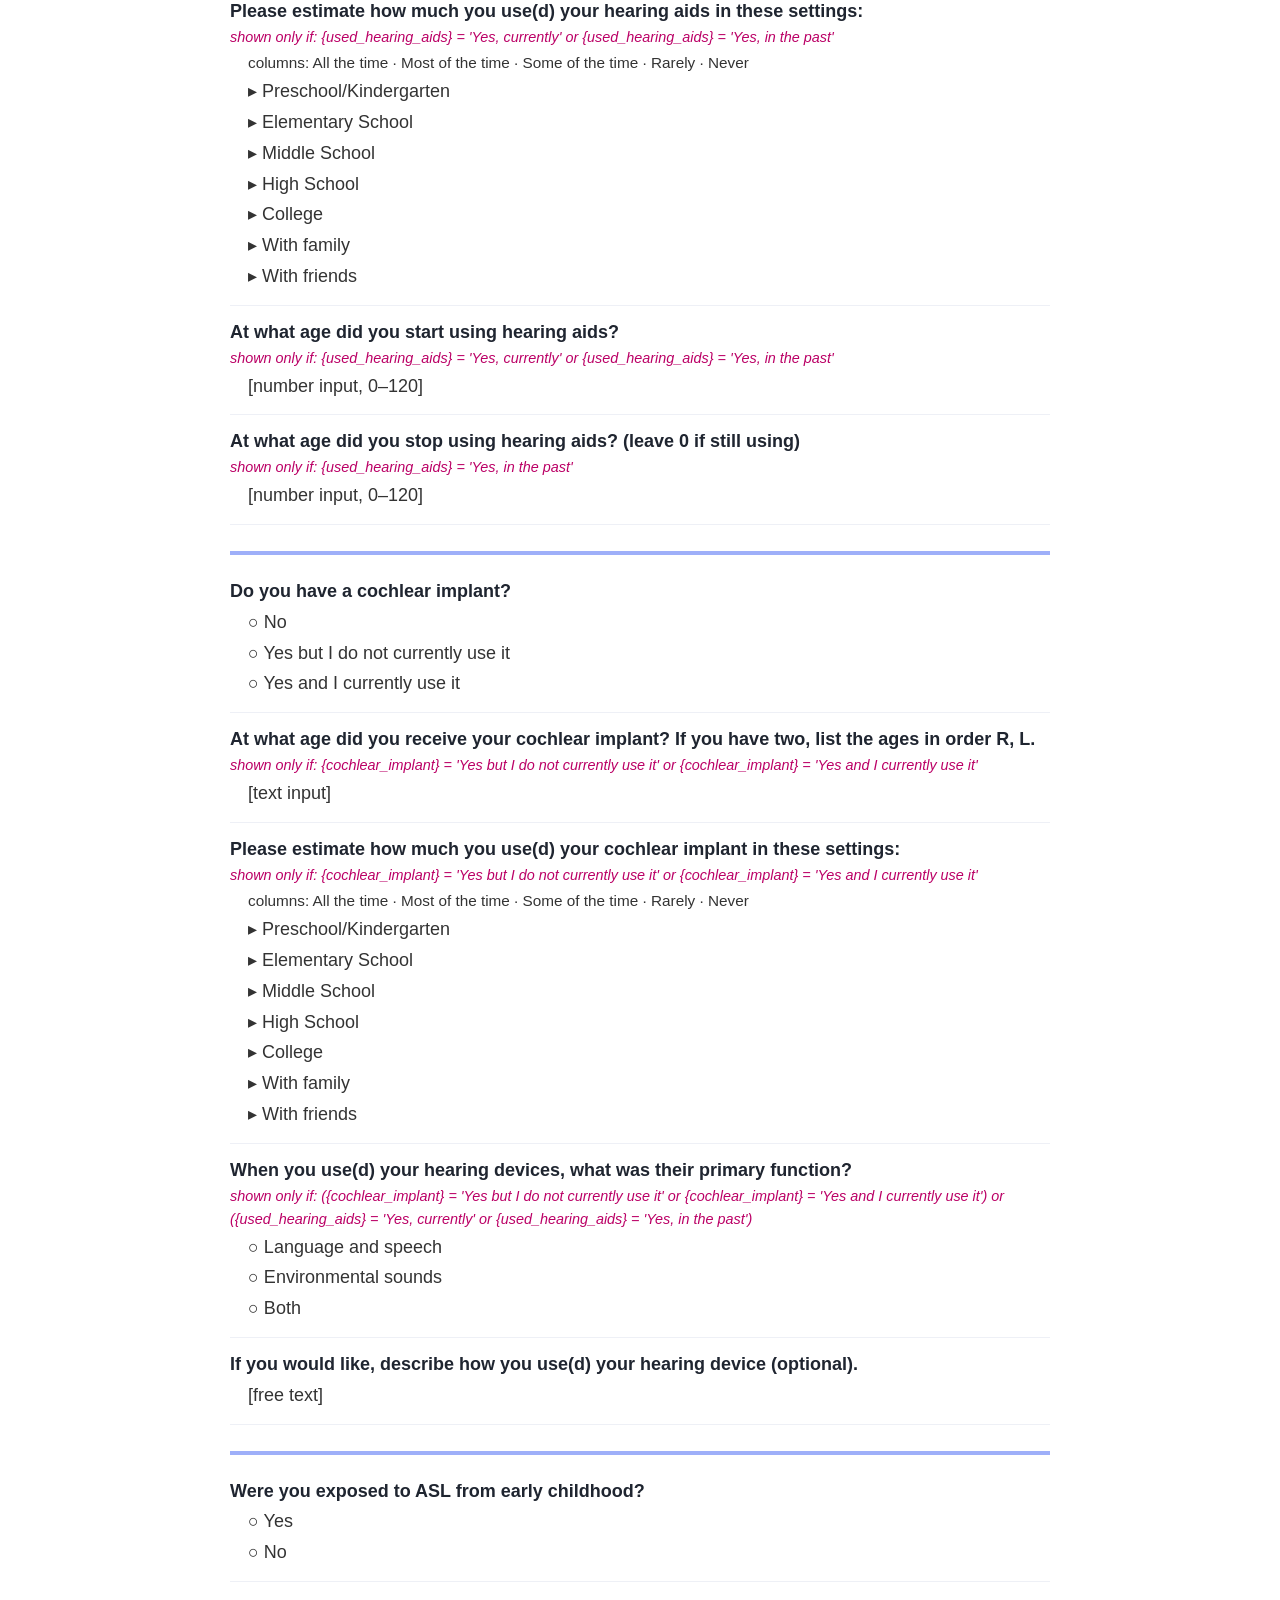
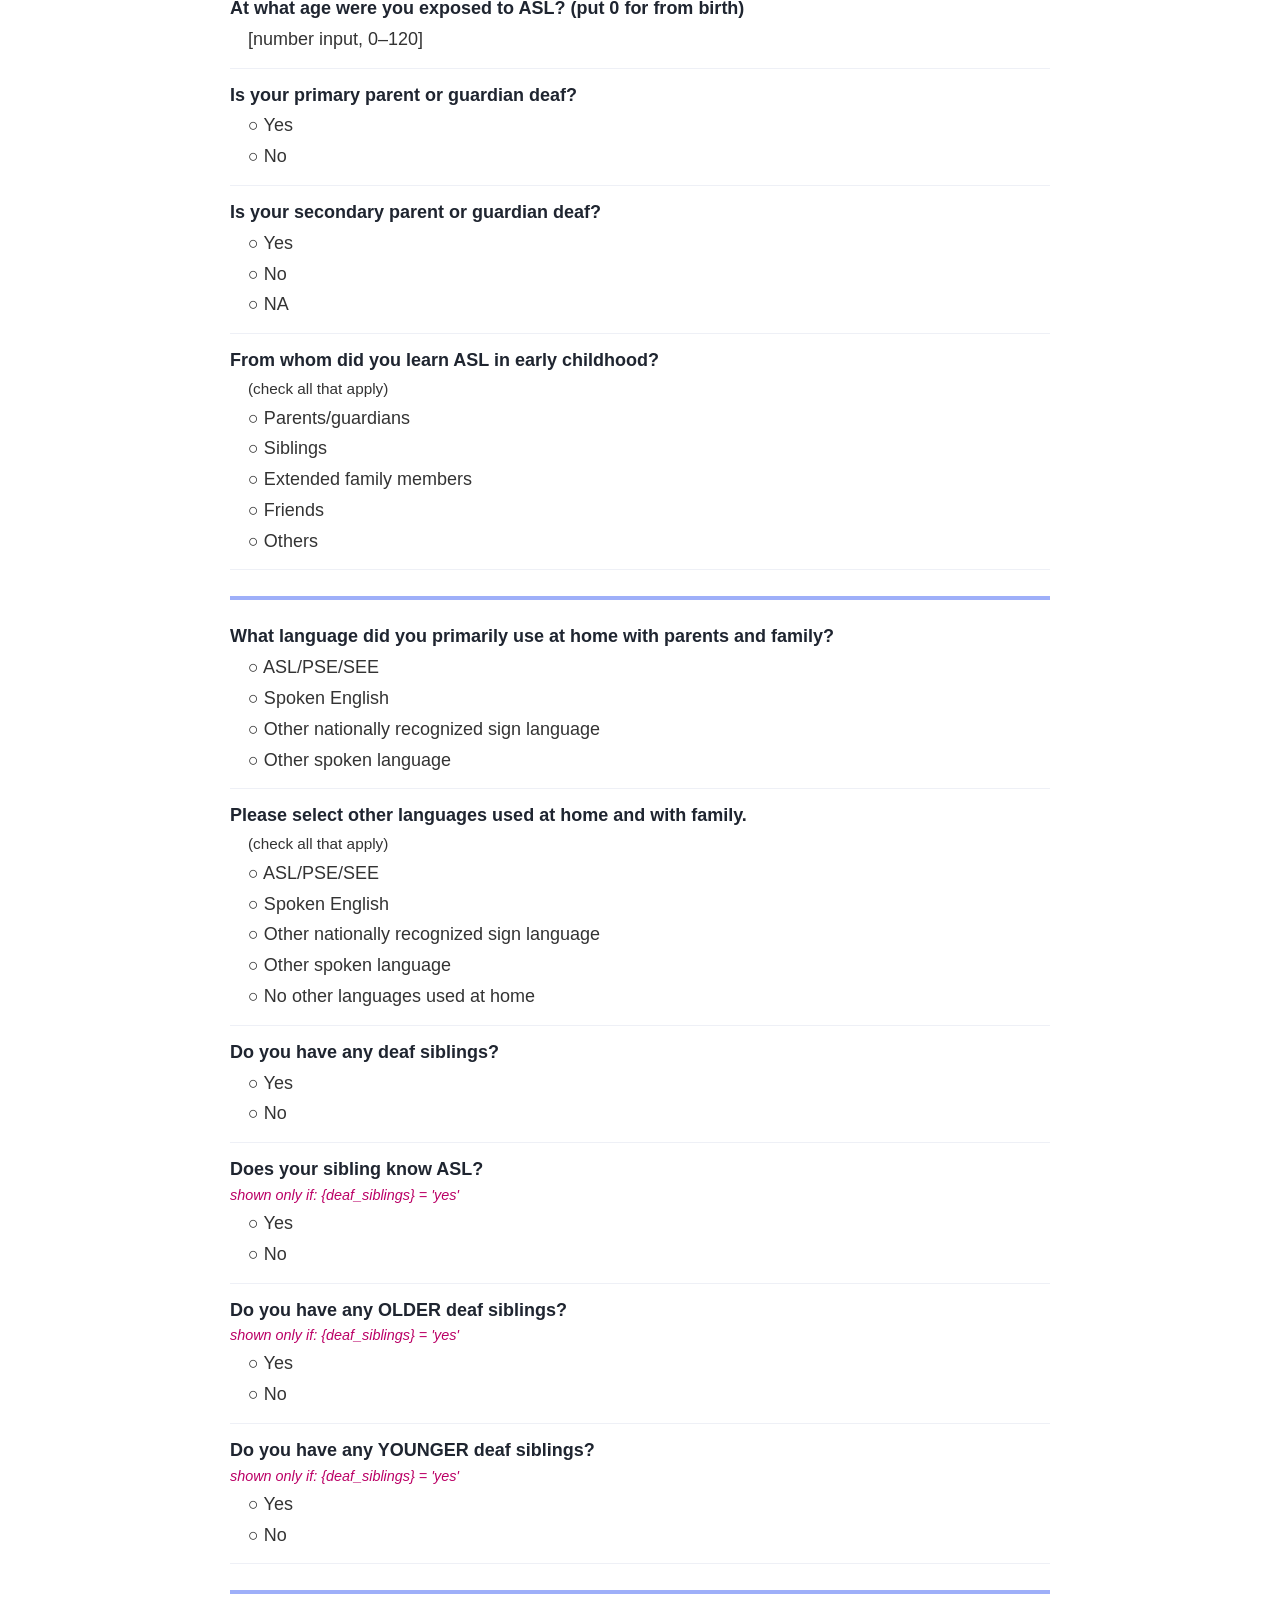
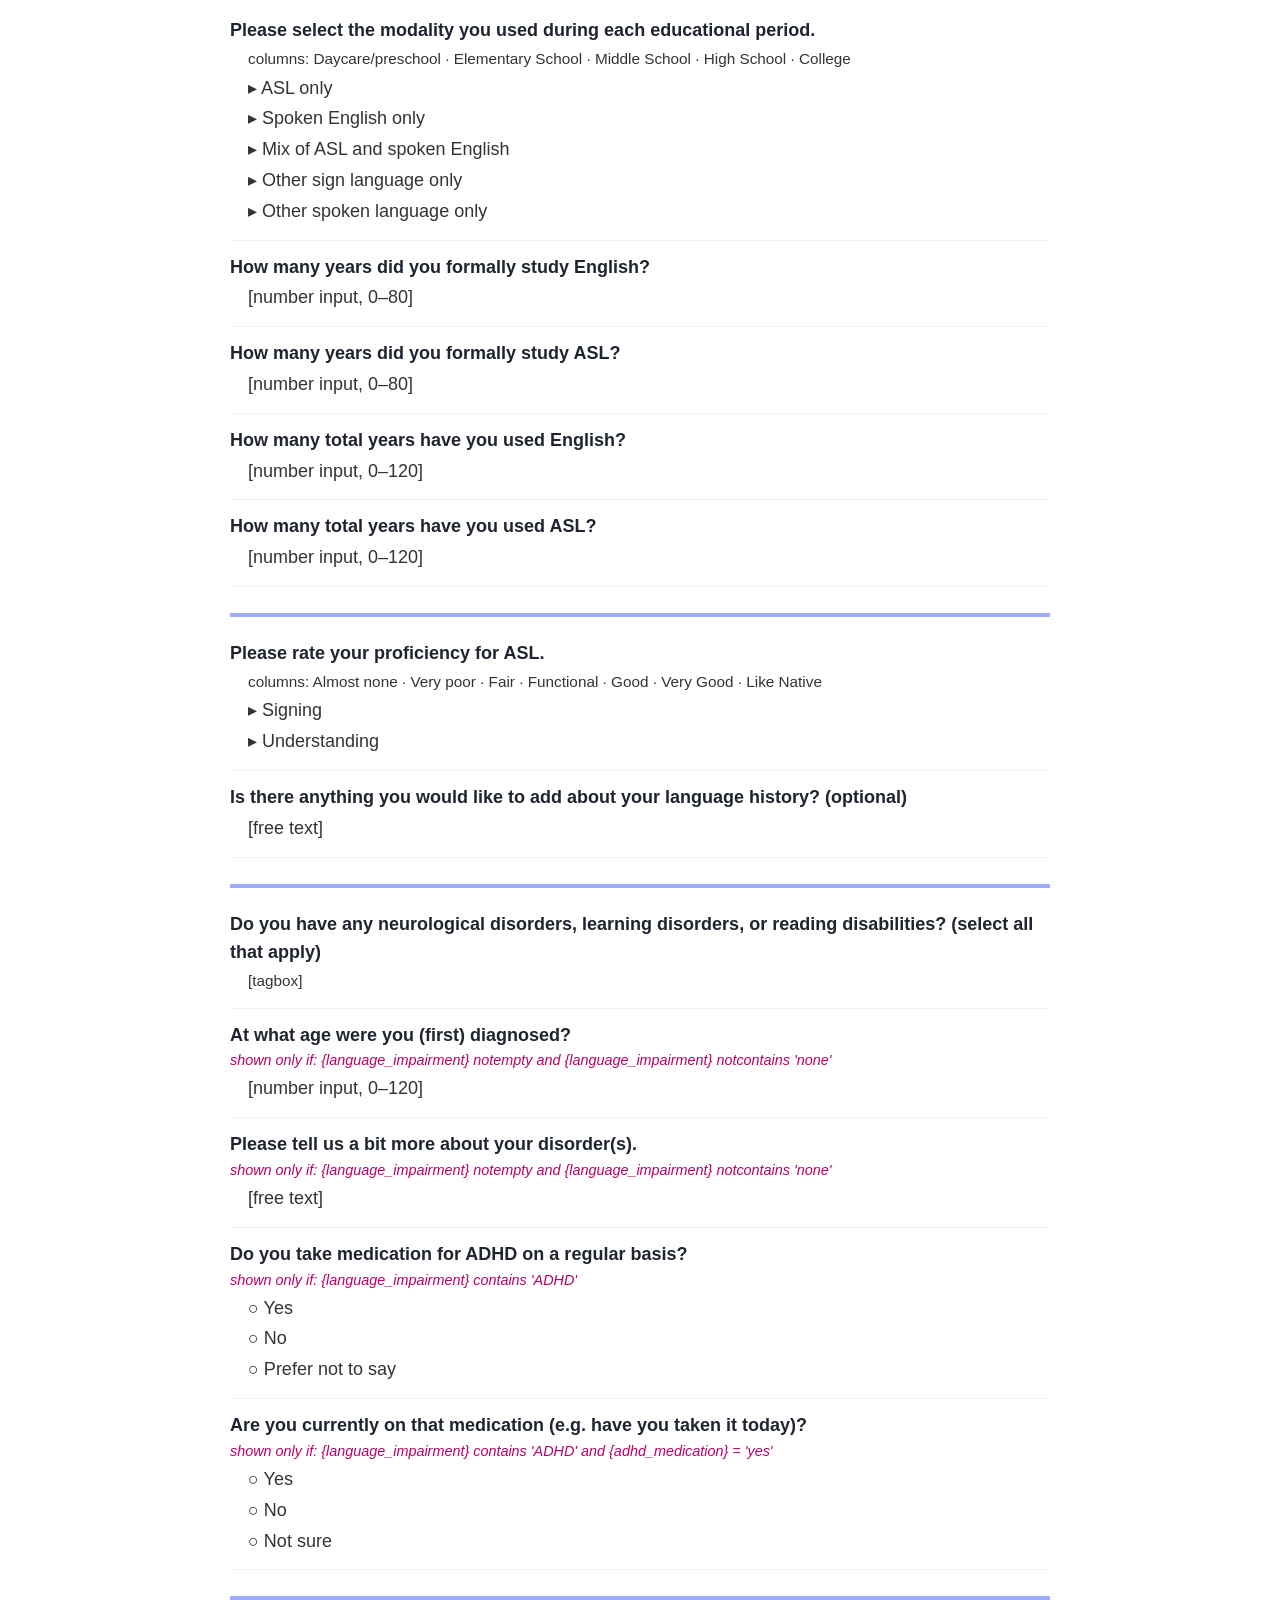
==== commit 1440f129: "Add brain-journey engagement layer + profile; real anatomical brain SVG; many UX fixes (matrices, sl" ====
--- a/export.html
+++ b/export.html
@@ -35,6 +35,8 @@
 <script src="js/pt.js"></script>
 <script src="js/survey_engine.js"></script>
 <script src="js/parts/intro_outro.js"></script>
+<script src="js/brain_svg.js"></script>
+<script src="js/parts/journey.js"></script>
 <script src="js/parts/spr_task.js"></script>
 <script src="js/parts/part1_demographics.js"></script>
 <script src="js/parts/part2_spr.js"></script>
--- a/css/style.css
+++ b/css/style.css
@@ -259,9 +259,12 @@
 .sd-slider__range-track { background-color: var(--accent) !important; }
 .sd-slider__thumb-dot { background-color: var(--accent) !important; border-color: var(--accent) !important; }
 /* keep room so the end labels (e.g. "30+", "100") aren't clipped at the edges */
-.sd-slider-container { padding: 0 22px; box-sizing: border-box; }
+.sd-slider-container { padding: 0 42px; box-sizing: border-box; }
 .sd-slider__label-text { white-space: nowrap; overflow: visible; }
 .sd-slider-labels-container { overflow: visible; }
+/* keep slider end-labels ("30+", "100") from being clipped by the card / cell edge */
+.sd-slider-container, .sd-slider-container__slider,
+.sd-slider, .sd-question--slider .sd-question__content { overflow: visible !important; }
 
 /* keep the 0–10 proficiency scale on one line: min label · buttons · max label */
 .sd-rating { display: flex !important; flex-wrap: nowrap !important; align-items: center !important; gap: 4px; }
@@ -280,6 +283,13 @@
   border-color: var(--accent) !important;
   color: #fff !important;
 }
+/* kill the square focus outline on rating buttons (the round selected fill is
+   the indicator); the number lives in the span text, so suppress the duplicate
+   ::after that overlaps it on the selected button */
+.sd-rating__item:focus, .sd-rating__item:focus-within,
+.sd-rating__item input:focus, .sd-rating__item input:focus-visible,
+.sd-rating__item-text:focus { outline: none !important; box-shadow: none !important; }
+.sd-rating__item-text::after { content: none !important; }
 
 /* Matrix (Likert grid) — grey header, gridlines, compact rows (Part 3 & 5) */
 .sd-matrix__table { border-collapse: collapse !important; width: 100%; }
@@ -294,8 +304,23 @@
 .sd-matrix__table .sd-table__cell--header,
 .sd-matrix__table .sd-table__cell--header .sv-string-viewer { color: var(--ink) !important; }
 /* first column = item text: left-aligned, wider so it wraps less */
-.sd-matrix__table .sd-table__row > .sd-table__cell:first-child { text-align: left; font-weight: 500; width: 36%; font-size: .92rem; }
-.sd-matrix__table .sd-table__cell--header:first-child { text-align: left; width: 36%; }
+.sd-matrix__table .sd-table__row > .sd-table__cell:first-child { text-align: left; font-weight: 500; font-size: .92rem; }
+.sd-matrix__table .sd-table__cell--header:first-child { text-align: left; }
+/* English ease-of-use matrices: wide sentence column, narrow 1–5 columns.
+   The "width:1%" trick shrinks the number columns to their content so the
+   first (sentence) column absorbs all remaining width. */
+.ease-matrix .sd-matrix__table thead th,
+.ease-matrix .sd-matrix__table tbody td:not(:first-child) { width: 1% !important; min-width: 46px !important; white-space: nowrap; }
+/* Likert grids (IRQ / VISQ-R): same idea, but let the multi-word labels wrap so
+   the answer columns shrink to the label width and the statement column widens. */
+.likert-matrix .sd-matrix__table thead th,
+.likert-matrix .sd-matrix__table tbody td:not(:first-child) { width: 1% !important; min-width: 64px !important; }
+/* keep the column-labels row visible while scrolling the long Likert grid:
+   the matrix scrolls inside its own box and the header sticks to the top */
+.likert-matrix .sd-question__content { max-height: 68vh; overflow: auto; }
+.likert-matrix .sd-matrix__table thead th,
+.likert-matrix .sd-matrix__table thead td { position: sticky; top: 0; z-index: 3; }
+.likert-matrix .sd-matrix__table thead td:first-child { background: var(--card); }
 
 /* SurveyJS question titles (used directly in Part 1) → match pt-prompt look */
 .sd-question__title {
@@ -304,6 +329,20 @@
   font-size: 1rem !important;
   color: var(--ink) !important;
   line-height: 1.5;
+}
+/* SurveyJS gives the panels container a -40px full-bleed margin (+40 padding)
+   that overshoots our flattened layout and pushes the Add/Remove buttons past
+   the card edges — neutralise it so panels fit inside the card. */
+.sd-paneldynamic__panels-container {
+  margin-left: 0 !important; margin-right: 0 !important;
+  padding-left: 0 !important; padding-right: 0 !important;
+}
+/* flex/grid children default to min-width:auto (min-content), which lets the
+   dynamic-panel push the whole survey wider than the card. Force them to shrink. */
+.sd-root-modern, .sd-container-modern, .sd-body, .sd-page, .sd-row,
+.sd-element, .sd-question, .sd-paneldynamic, .sd-paneldynamic__panel,
+.sd-paneldynamic__panels-container, .sd-paneldynamic__panel-wrapper {
+  min-width: 0 !important; max-width: 100% !important; box-sizing: border-box;
 }
 .sd-paneldynamic__panel-wrapper {
   border: 1px solid var(--border); border-radius: 12px; padding: 18px 18px 16px; margin-bottom: 16px;
@@ -382,3 +421,55 @@
   .jspsych-content { padding: 28px 20px; }
   .slider-row { grid-template-columns: 1fr; }
 }
+
+/* ============================================================================
+   "Journey through the brain" engagement layer
+   ========================================================================== */
+.journey { text-align: center; max-width: 34em; margin-left: auto; margin-right: auto; }
+.journey h1 { font-size: 1.7rem; line-height: 1.2; margin: 6px 0 10px; }
+.journey-lead { color: var(--ink-soft); max-width: 32em; margin: 8px auto; font-size: 1.02rem; }
+.journey-hook { color: var(--ink-soft); max-width: 30em; margin: 6px auto 2px; font-size: 1.05rem; }
+.journey-info { color: var(--ink); max-width: 32em; margin: 12px auto 2px; font-size: .96rem; }
+/* parts overview list */
+.overview-list { list-style: none; padding: 0; margin: 18px auto 0; max-width: 34em; text-align: left; }
+.overview-list li { display: flex; gap: 10px; align-items: flex-start; padding: 9px 0; border-top: 1px solid var(--border); color: var(--ink-soft); font-size: .96rem; }
+.overview-list li:first-child { border-top: 0; }
+.overview-num { flex: 0 0 auto; width: 24px; height: 24px; border-radius: 50%; color: var(--ink); font-weight: 700; font-size: .82rem; display: inline-flex; align-items: center; justify-content: center; }
+.overview-text { flex: 1; }
+.overview-name { font-weight: 700; color: var(--ink); white-space: nowrap; }
+.journey-step { text-transform: uppercase; letter-spacing: .08em; font-size: .78rem; font-weight: 700; color: var(--accent-dk); }
+.journey-title { font-size: 1.5rem; }
+
+/* the brain illustration */
+.brain-svg { display: block; margin: 0 auto 14px; height: auto; max-width: 86%; }
+.brain-lobe { transition: fill .8s cubic-bezier(.2,.8,.2,1); }
+
+/* progress pips */
+.journey-pips { display: flex; gap: 8px; justify-content: center; margin: 10px 0 4px; }
+.journey-pips .pip { width: 9px; height: 9px; border-radius: 50%; background: var(--border); }
+.journey-pips .pip.done { background: var(--accent); }
+.journey-pips .pip.now { background: var(--accent); box-shadow: 0 0 0 4px var(--accent-sft); }
+
+/* region name pill */
+.region-name { padding: 1px 10px; border-radius: 999px; color: var(--ink); font-weight: 700; white-space: nowrap; }
+.region-frontal { background: #b4d8ec; } .region-occipital { background: #f7a6b6; }
+.region-temporal { background: #b6cf9d; } .region-parietal { background: #fcfb98; }
+.region-cerebellum { background: #f3b66a; }
+
+/* profile card */
+.profile-disclaimer { font-size: .85rem; margin: 2px auto 14px; max-width: 30em; }
+.profile-rows { text-align: left; max-width: 30em; margin: 0 auto; }
+.profile-row { display: flex; gap: 12px; align-items: flex-start; padding: 12px 0; border-top: 1px solid var(--border); }
+.profile-row:first-child { border-top: 0; }
+.profile-icon { font-size: 1.4rem; line-height: 1.4; flex: 0 0 auto; }
+.profile-label { font-weight: 700; color: var(--accent-dk); font-size: .82rem; text-transform: uppercase; letter-spacing: .04em; margin-bottom: 2px; }
+.profile-text { font-size: 1rem; color: var(--ink); }
+
+/* verbal/visual spectrum */
+.spectrum { display: flex; align-items: center; gap: 8px; margin-top: 10px; }
+.spectrum-end { font-size: .78rem; color: var(--ink-soft); white-space: nowrap; }
+.spectrum-bar { position: relative; flex: 1; height: 8px; border-radius: 999px;
+  background: linear-gradient(90deg, #1E9E5A, #2E6FC9); }
+.spectrum-dot { position: absolute; top: 50%; transform: translate(-50%, -50%);
+  width: 18px; height: 18px; border-radius: 50%; background: #fff; border: 3px solid var(--accent-dk);
+  box-shadow: 0 1px 4px rgba(0,0,0,.25); }
